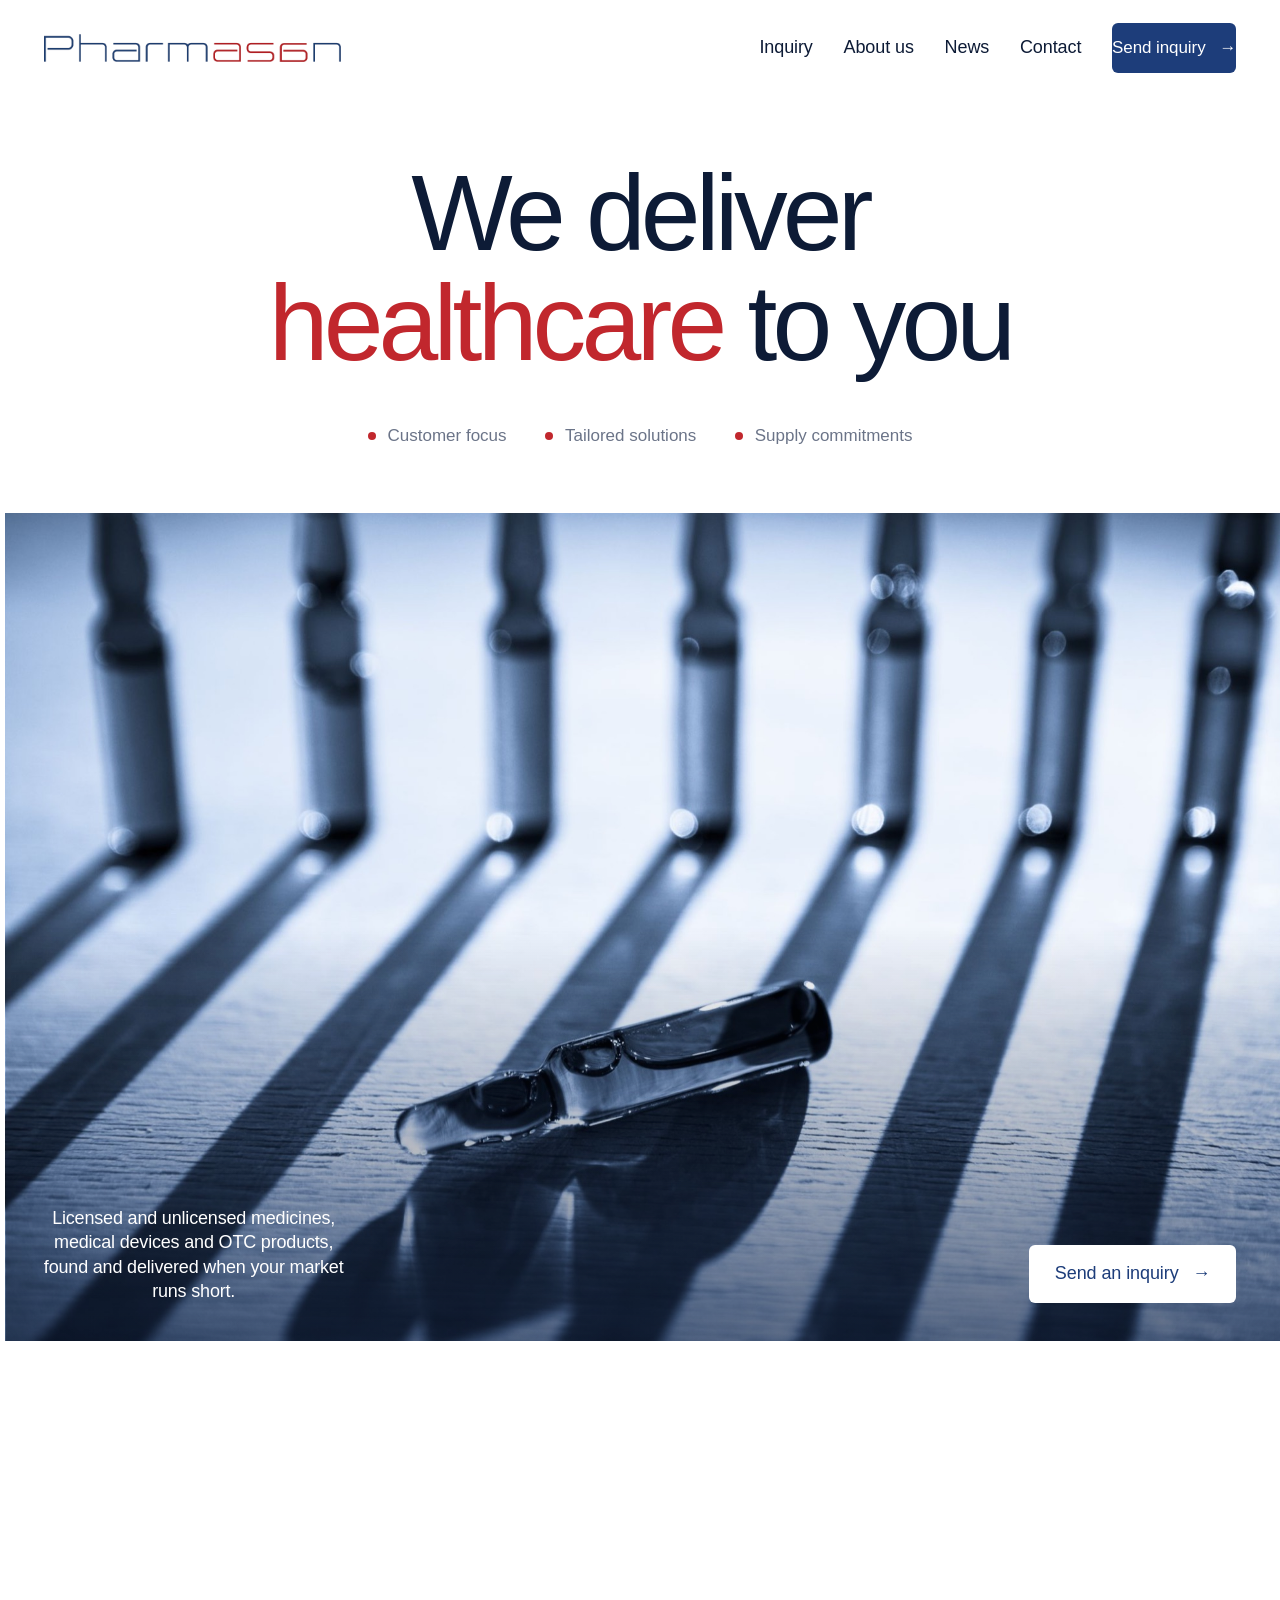
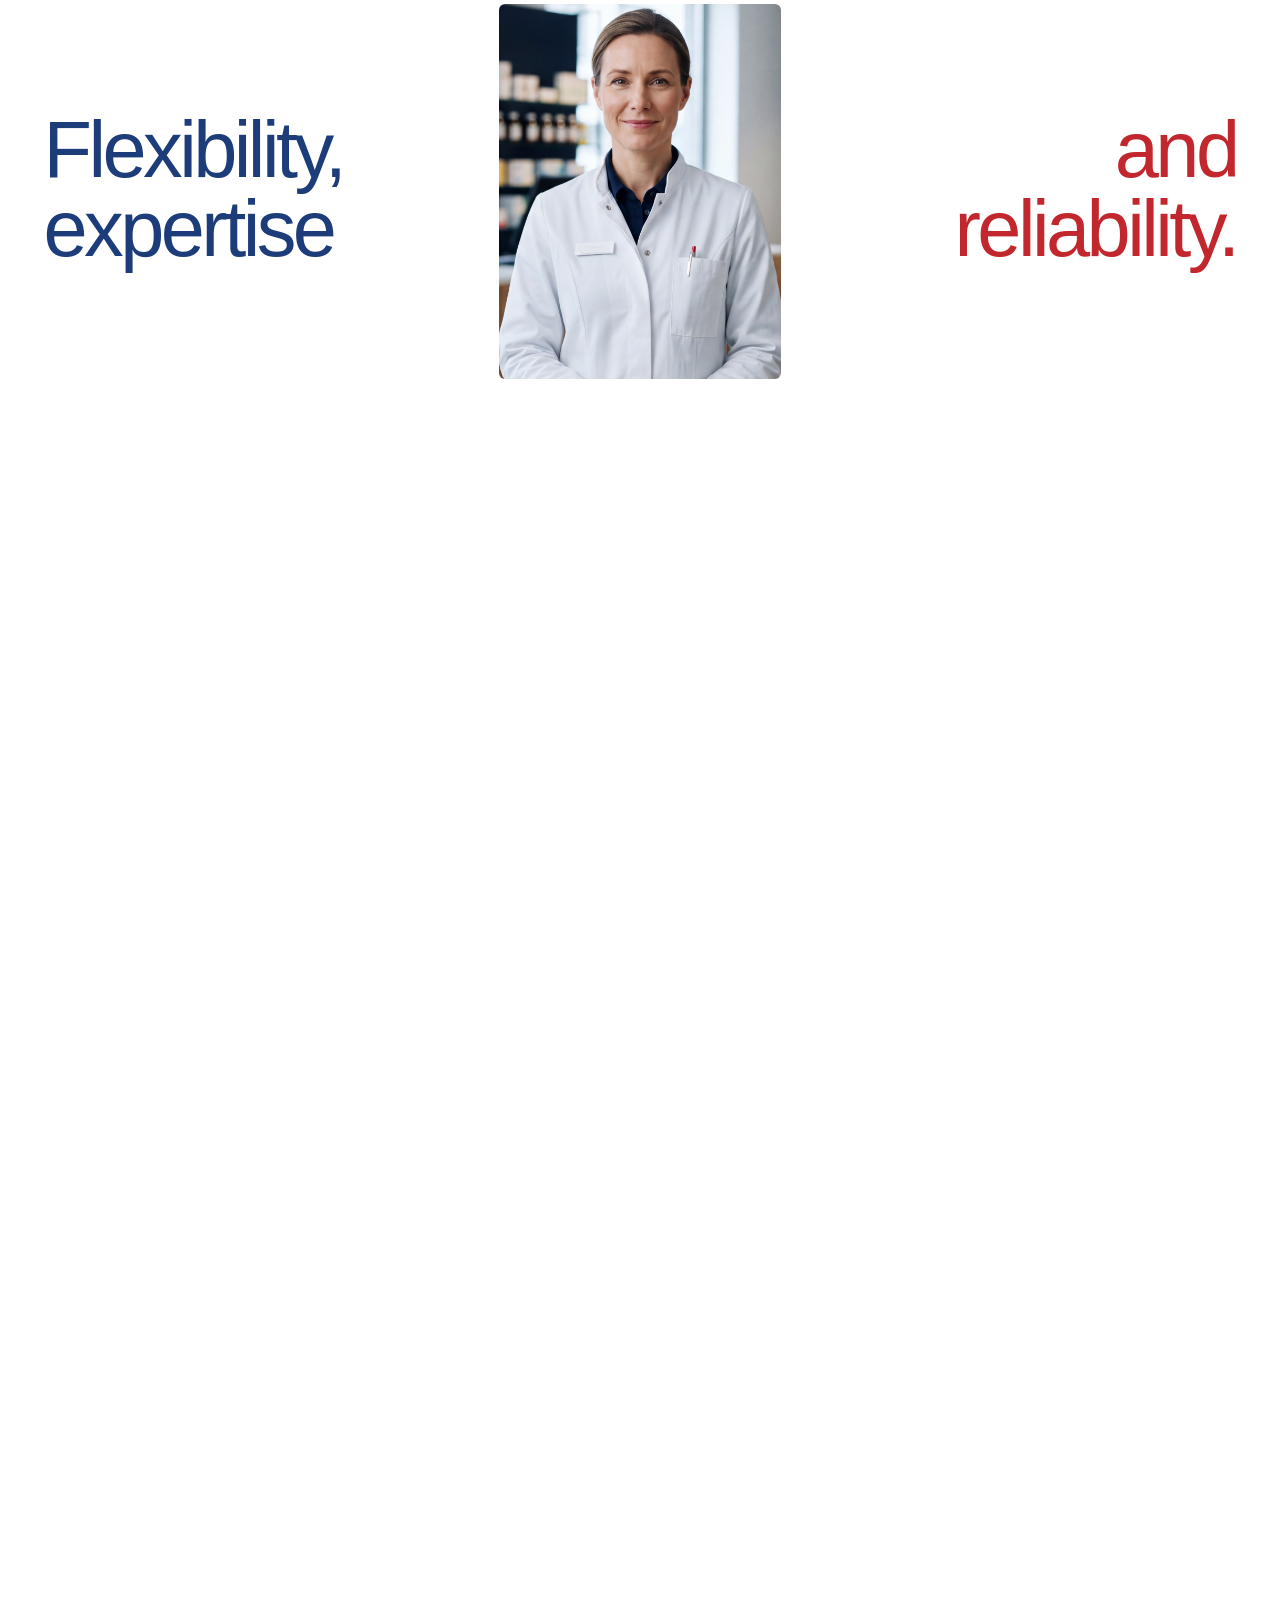
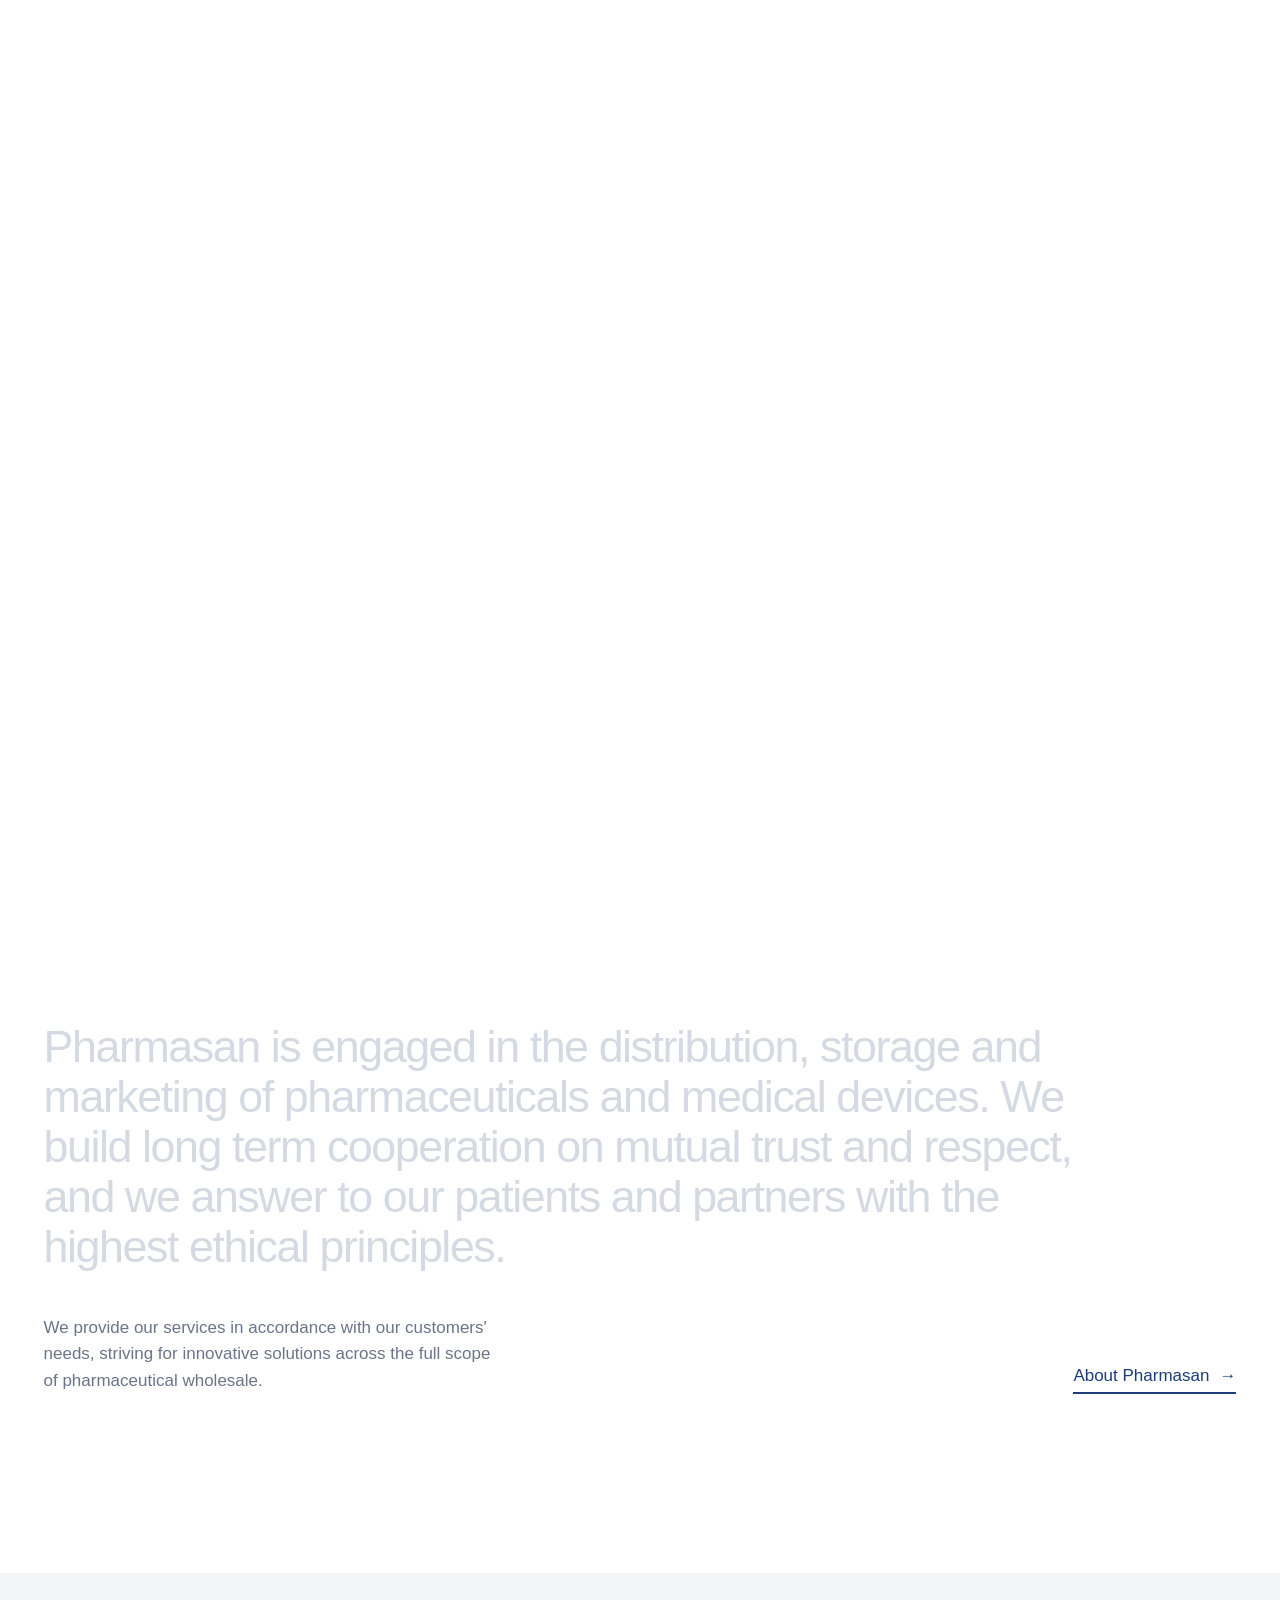
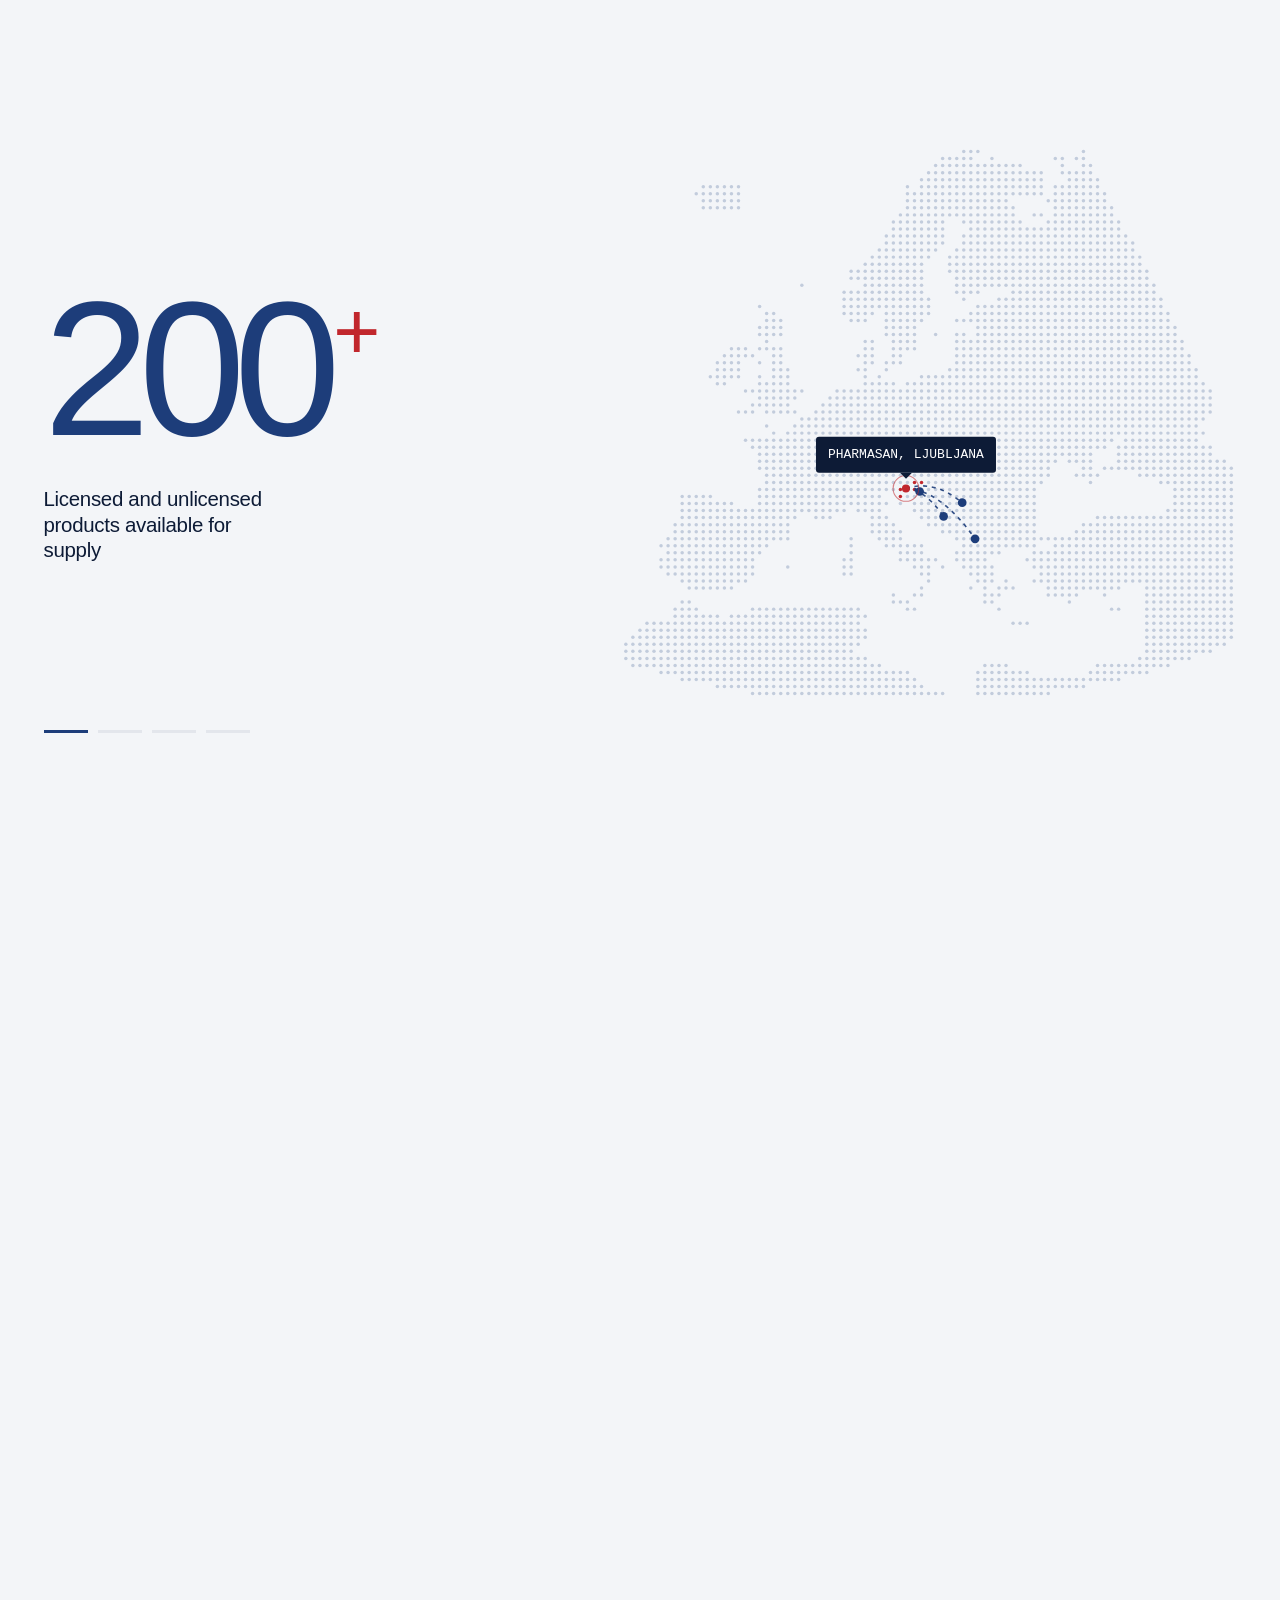
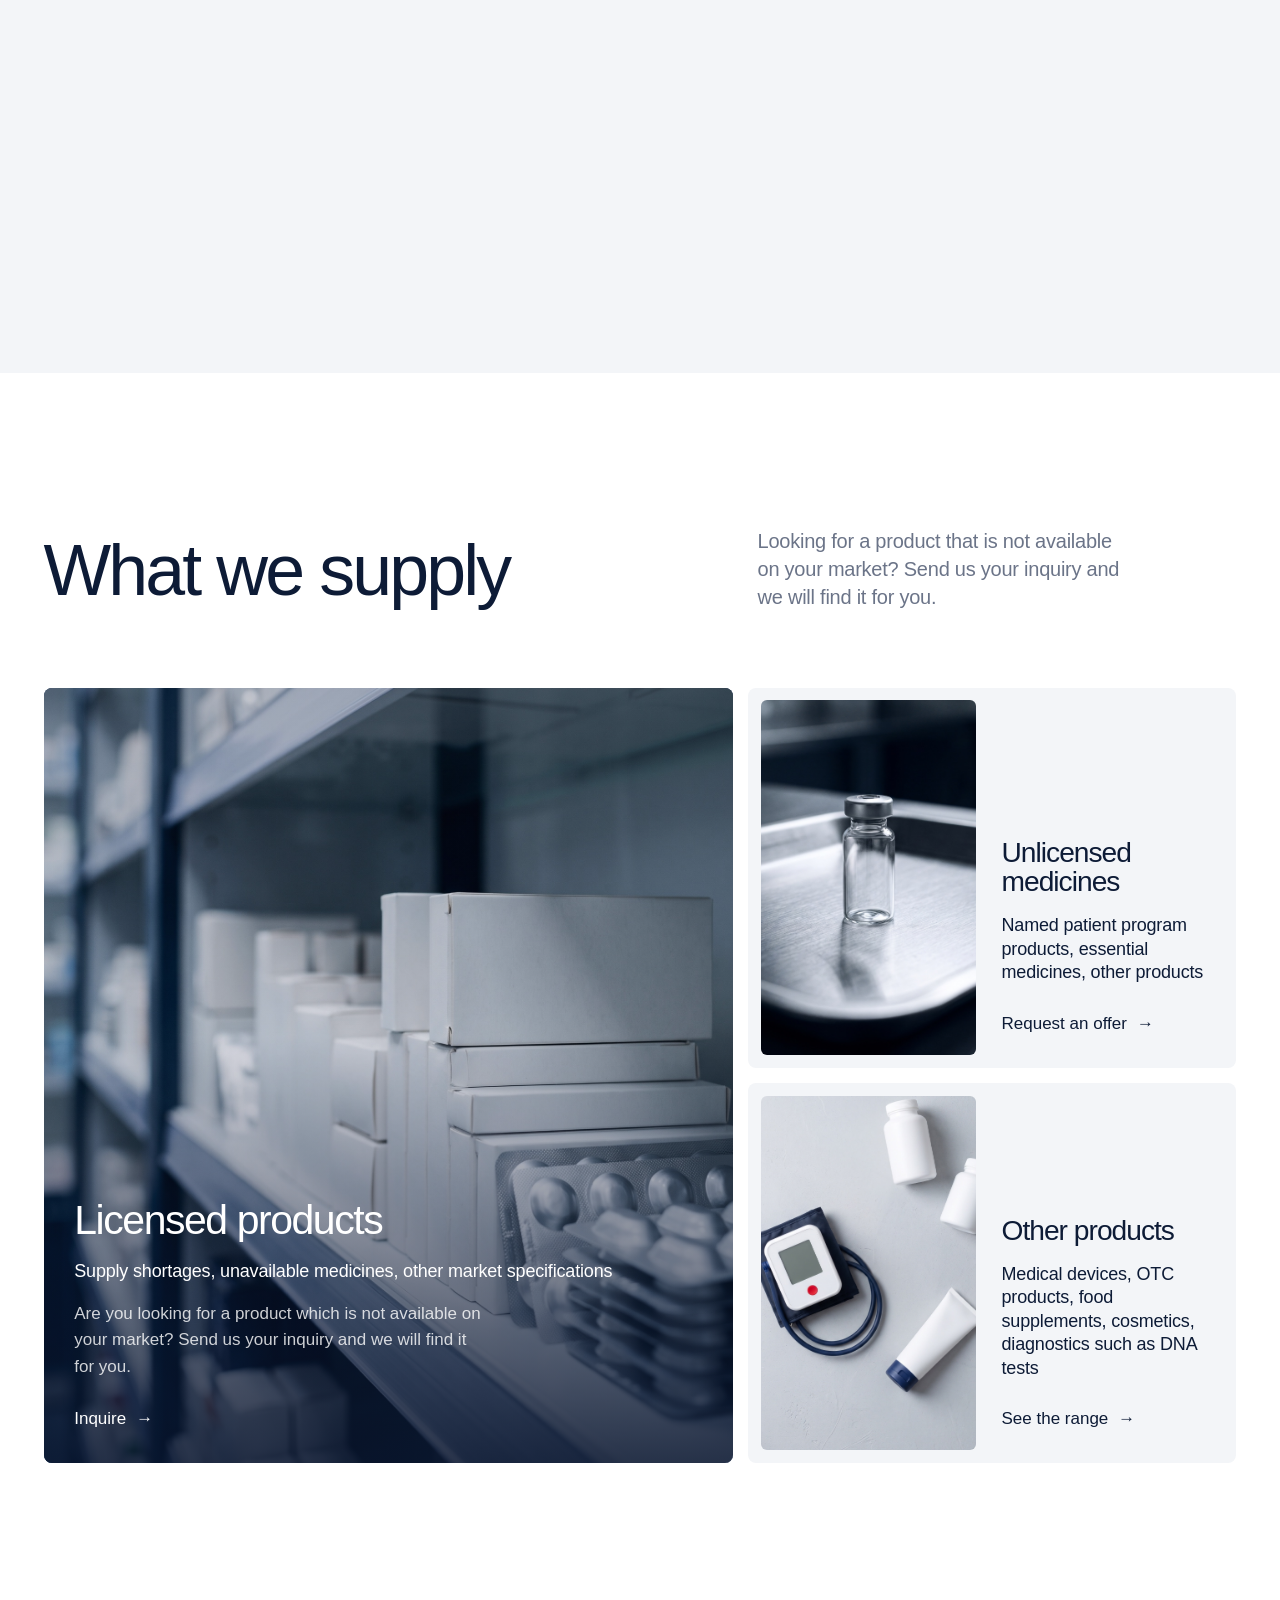
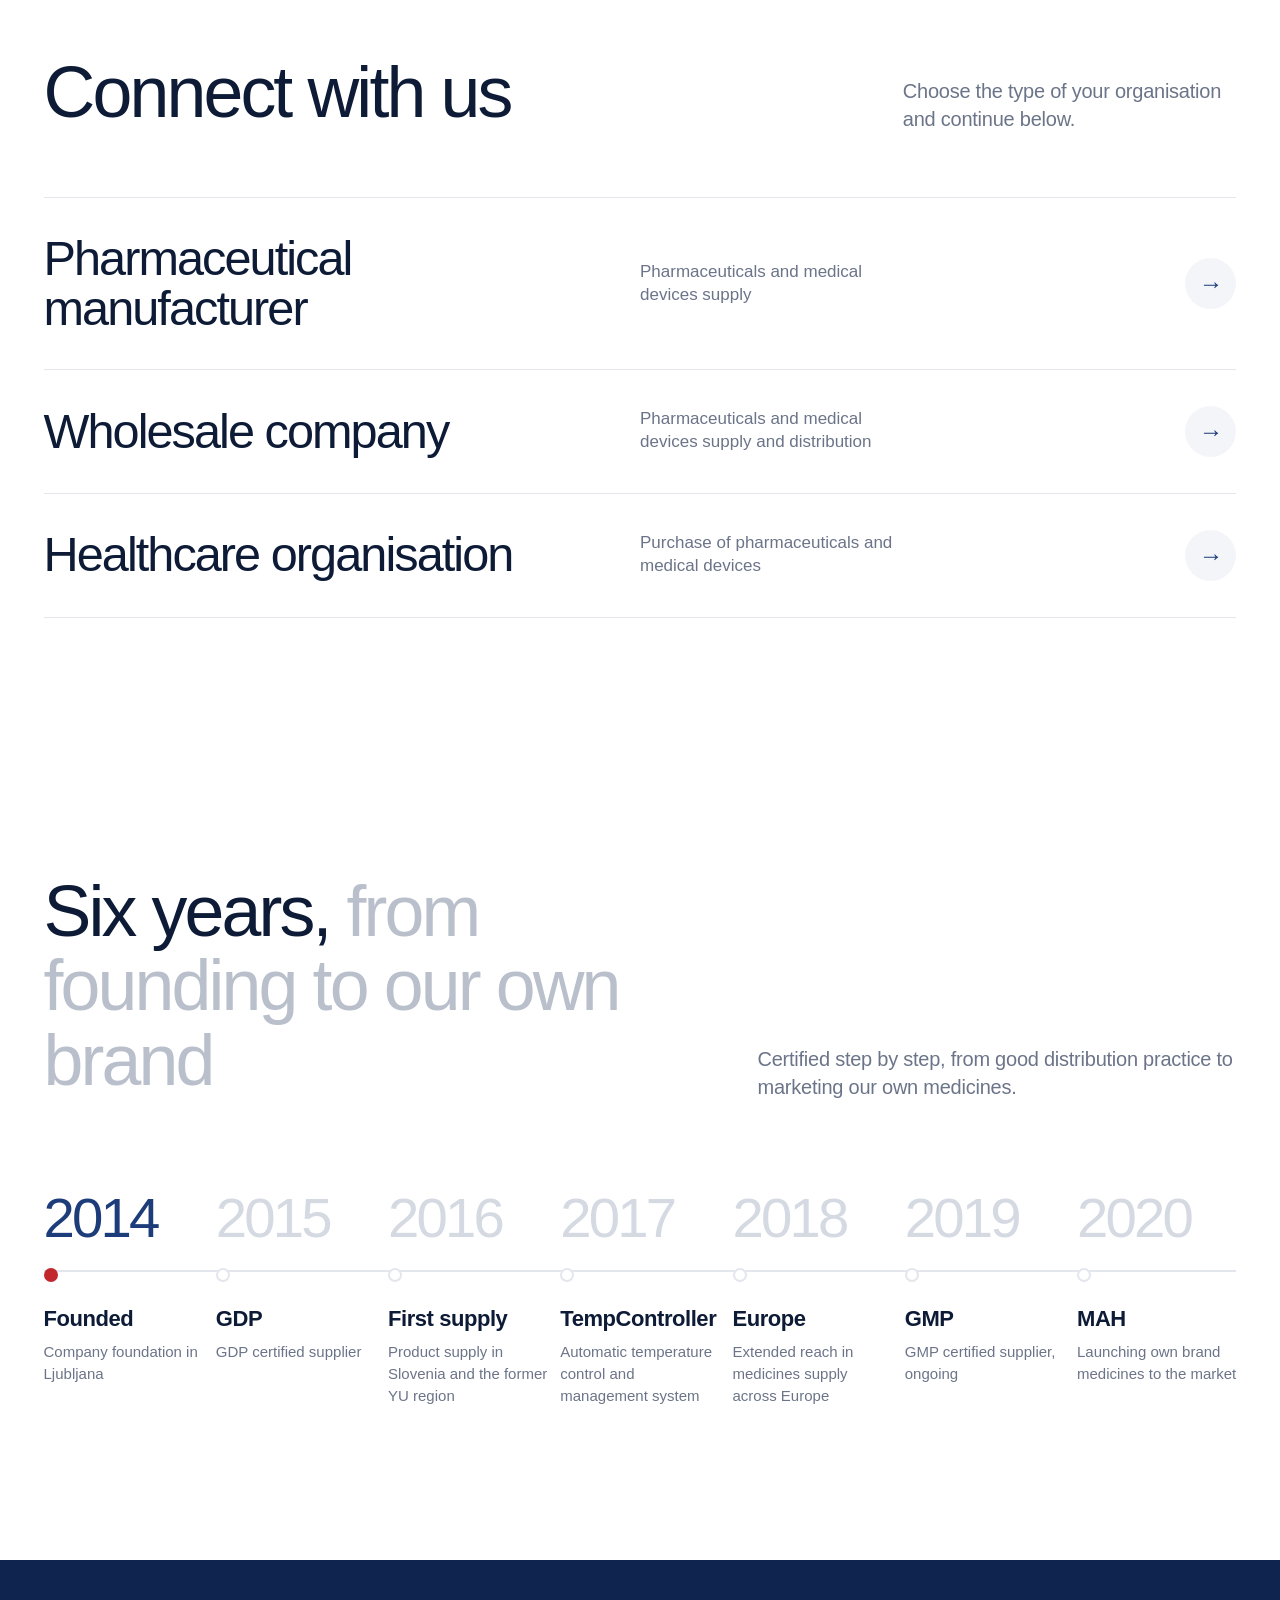
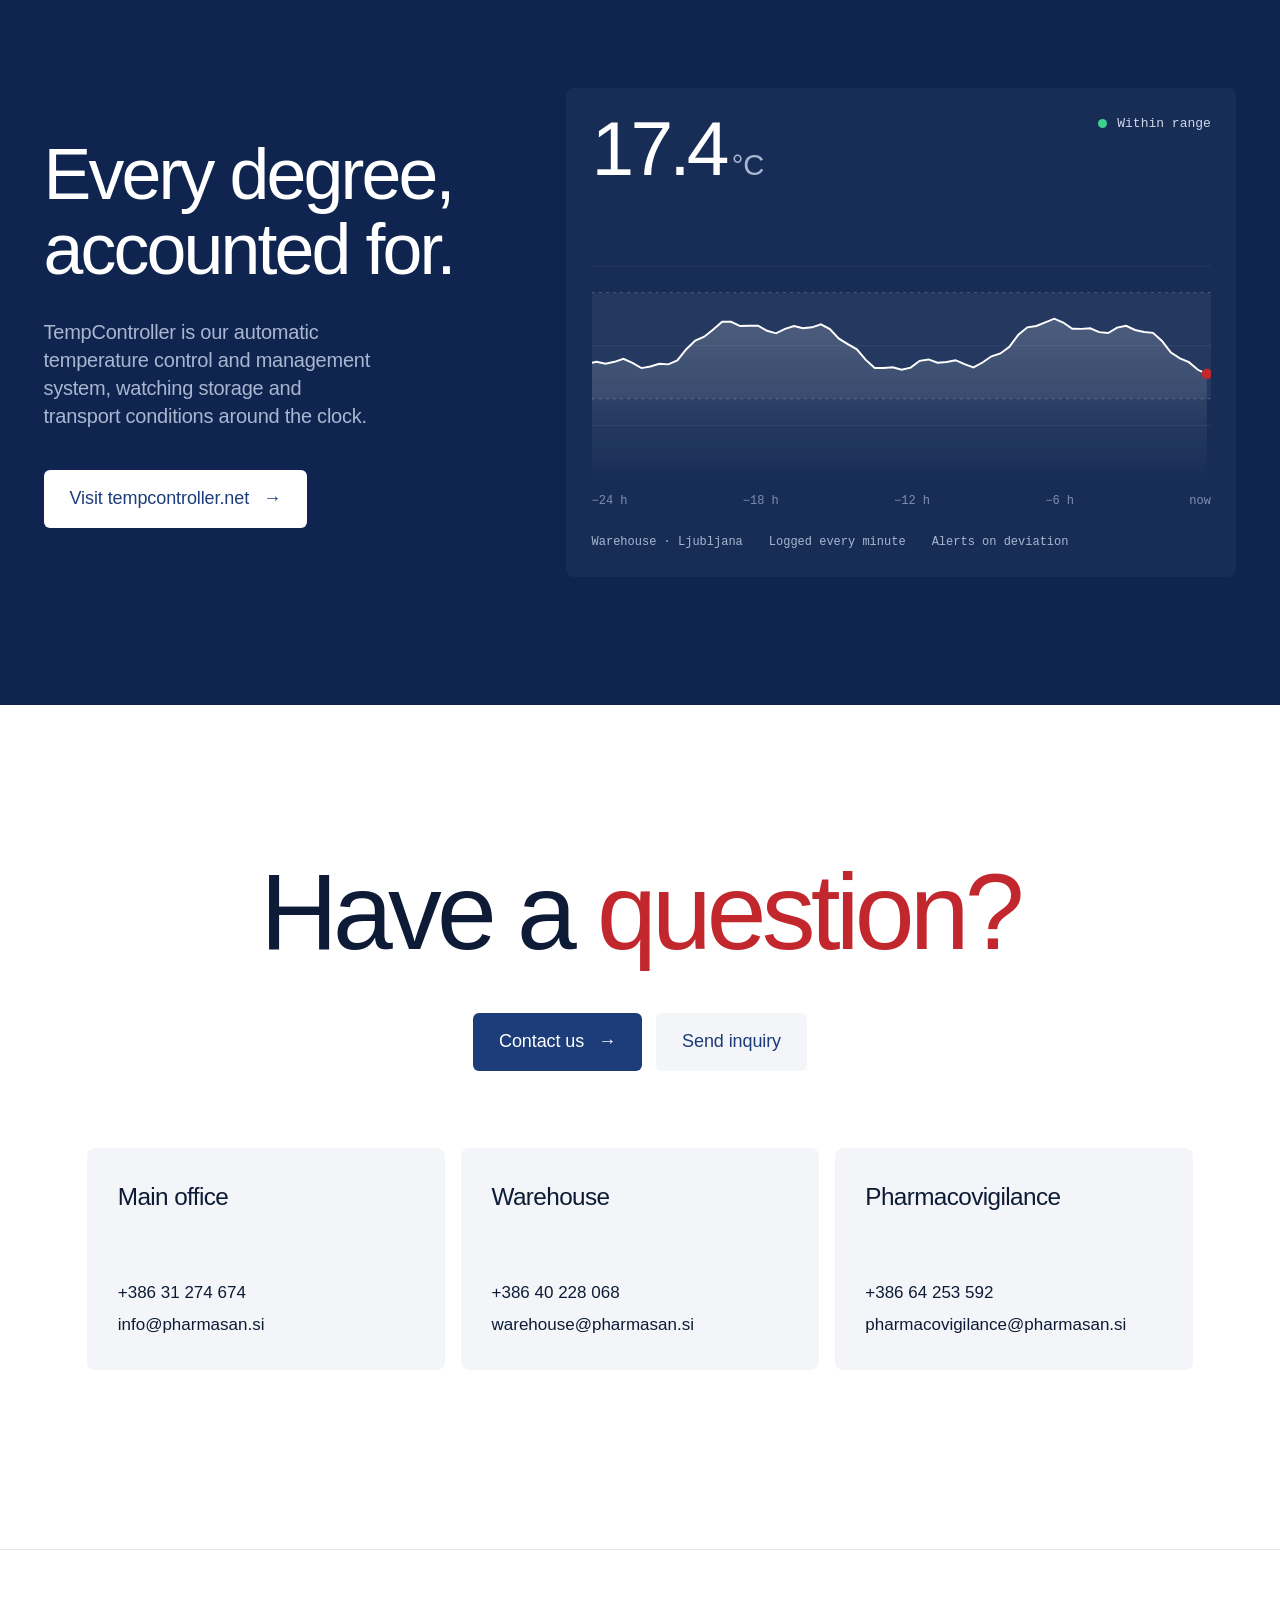
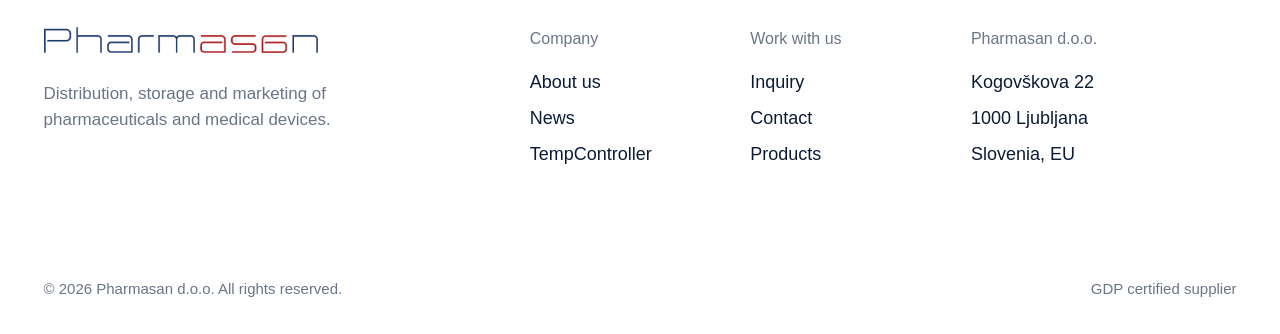
==== site/index.html @ 1c847238 "Pharmasan website redesign pitch Static multi-page redesign of pharmasan.si (home, about, inquiry, c" ====
<!doctype html>
<html lang="en">
<head>
<meta charset="utf-8">
<meta name="viewport" content="width=device-width,initial-scale=1">
<title>Pharmasan · We deliver healthcare to you</title>
<meta name="description" content="Pharmasan d.o.o. distributes, stores and markets pharmaceuticals and medical devices. Licensed and unlicensed medicines sourced across 36 markets.">
<meta name="robots" content="noindex">
<link rel="icon" href="assets/img/square.png">
<link rel="preload" href="assets/fonts/MaisonNeue-Medium.otf" as="font" type="font/otf" crossorigin>
<link rel="stylesheet" href="assets/css/site.css?v=5">
</head>
<body data-page="home">

<div class="loader" aria-hidden="true">
  <img class="mark" src="assets/img/square.png" alt="">
  <div class="count">0</div>
  <div class="bar"></div>
</div>

<main>
  <section class="hero">
    <h1 class="h-display wrap" data-lines>
      <span class="line"><span>We deliver</span></span>
      <span class="line"><span><span class="red">healthcare</span> to you</span></span>
    </h1>
    <div class="pillars"><span>Customer focus</span><span>Tailored solutions</span><span>Supply commitments</span></div>
    <div class="hero-media" data-parallax>
      <img src="assets/img/liquid.jpg" alt="Row of glass ampoules casting long shadows">
      <div class="caption">
        <p>Licensed and unlicensed medicines, medical devices and OTC products, found and delivered when your market runs short.</p>
        <a class="btn light" href="inquiry.html">Send an inquiry <span class="arr">→</span></a>
      </div>
    </div>
  </section>

  <section class="split" aria-label="Our motto">
    <div class="stage">
      <div class="words" aria-hidden="true"><span>Flexibility,<br>expertise</span><span>and<br>reliability.</span></div>
      <div class="frame"><img src="assets/img/hf/01-pharmacist.jpg" alt="Pharmacist in a modern pharmacy"></div>
      <div class="shade"></div>
      <div class="over"><p>We provide our services in accordance with our customers' needs.</p></div>
    </div>
  </section>

  <section class="fill-text">
    <p class="t" data-fill>Pharmasan is engaged in the distribution, storage and marketing of pharmaceuticals and medical devices. We build long term cooperation on mutual trust and respect, and we answer to our patients and partners with the highest ethical principles.</p>
    <div class="foot rv">
      <p>We provide our services in accordance with our customers' needs, striving for innovative solutions across the full scope of pharmaceutical wholesale.</p>
      <a class="link" href="about.html">About Pharmasan <span>→</span></a>
    </div>
  </section>

  <section class="facts" aria-label="Quick facts">
    <div class="pin">
      <div class="nums">
        <div class="fact"><div class="n"><span data-to="200">200</span><sup>+</sup></div><div class="l">Licensed and unlicensed products available for supply</div></div>
        <div class="fact"><div class="n"><span data-to="50">50</span><sup>+</sup></div><div class="l">Suppliers we work with</div></div>
        <div class="fact"><div class="n"><span data-to="36">36</span></div><div class="l">Sourcing markets</div></div>
        <div class="fact"><div class="n"><span data-to="2014" data-from="1990">2014</span></div><div class="l">The year we took off, in Ljubljana</div></div>
        <div class="progress"><i><b></b></i><i><b></b></i><i><b></b></i><i><b></b></i></div>
      </div>
      <div class="map">
        <svg class="eu-map" viewBox="0 0 1000 820" xmlns="http://www.w3.org/2000/svg" aria-hidden="true"><g class="dots"><circle cx="593.25" cy="5.25" r="2.6"/><circle cx="603.75" cy="5.25" r="2.6"/><circle cx="614.25" cy="5.25" r="2.6"/><circle cx="771.75" cy="5.25" r="2.6"/><circle cx="561.75" cy="15.75" r="2.6"/><circle cx="572.25" cy="15.75" r="2.6"/><circle cx="582.75" cy="15.75" r="2.6"/><circle cx="593.25" cy="15.75" r="2.6"/><circle cx="603.75" cy="15.75" r="2.6"/><circle cx="635.25" cy="15.75" r="2.6"/><circle cx="729.75" cy="15.75" r="2.6"/><circle cx="740.25" cy="15.75" r="2.6"/><circle cx="761.25" cy="15.75" r="2.6"/><circle cx="771.75" cy="15.75" r="2.6"/><circle cx="551.25" cy="26.25" r="2.6"/><circle cx="561.75" cy="26.25" r="2.6"/><circle cx="572.25" cy="26.25" r="2.6"/><circle cx="582.75" cy="26.25" r="2.6"/><circle cx="593.25" cy="26.25" r="2.6"/><circle cx="603.75" cy="26.25" r="2.6"/><circle cx="614.25" cy="26.25" r="2.6"/><circle cx="624.75" cy="26.25" r="2.6"/><circle cx="635.25" cy="26.25" r="2.6"/><circle cx="645.75" cy="26.25" r="2.6"/><circle cx="656.25" cy="26.25" r="2.6"/><circle cx="666.75" cy="26.25" r="2.6"/><circle cx="677.25" cy="26.25" r="2.6"/><circle cx="740.25" cy="26.25" r="2.6"/><circle cx="771.75" cy="26.25" r="2.6"/><circle cx="782.25" cy="26.25" r="2.6"/><circle cx="540.75" cy="36.75" r="2.6"/><circle cx="551.25" cy="36.75" r="2.6"/><circle cx="561.75" cy="36.75" r="2.6"/><circle cx="572.25" cy="36.75" r="2.6"/><circle cx="582.75" cy="36.75" r="2.6"/><circle cx="593.25" cy="36.75" r="2.6"/><circle cx="603.75" cy="36.75" r="2.6"/><circle cx="614.25" cy="36.75" r="2.6"/><circle cx="624.75" cy="36.75" r="2.6"/><circle cx="635.25" cy="36.75" r="2.6"/><circle cx="645.75" cy="36.75" r="2.6"/><circle cx="656.25" cy="36.75" r="2.6"/><circle cx="666.75" cy="36.75" r="2.6"/><circle cx="677.25" cy="36.75" r="2.6"/><circle cx="687.75" cy="36.75" r="2.6"/><circle cx="698.25" cy="36.75" r="2.6"/><circle cx="708.75" cy="36.75" r="2.6"/><circle cx="740.25" cy="36.75" r="2.6"/><circle cx="750.75" cy="36.75" r="2.6"/><circle cx="761.25" cy="36.75" r="2.6"/><circle cx="771.75" cy="36.75" r="2.6"/><circle cx="782.25" cy="36.75" r="2.6"/><circle cx="530.25" cy="47.25" r="2.6"/><circle cx="540.75" cy="47.25" r="2.6"/><circle cx="551.25" cy="47.25" r="2.6"/><circle cx="561.75" cy="47.25" r="2.6"/><circle cx="572.25" cy="47.25" r="2.6"/><circle cx="582.75" cy="47.25" r="2.6"/><circle cx="593.25" cy="47.25" r="2.6"/><circle cx="603.75" cy="47.25" r="2.6"/><circle cx="614.25" cy="47.25" r="2.6"/><circle cx="624.75" cy="47.25" r="2.6"/><circle cx="635.25" cy="47.25" r="2.6"/><circle cx="645.75" cy="47.25" r="2.6"/><circle cx="656.25" cy="47.25" r="2.6"/><circle cx="666.75" cy="47.25" r="2.6"/><circle cx="677.25" cy="47.25" r="2.6"/><circle cx="687.75" cy="47.25" r="2.6"/><circle cx="698.25" cy="47.25" r="2.6"/><circle cx="708.75" cy="47.25" r="2.6"/><circle cx="750.75" cy="47.25" r="2.6"/><circle cx="761.25" cy="47.25" r="2.6"/><circle cx="771.75" cy="47.25" r="2.6"/><circle cx="782.25" cy="47.25" r="2.6"/><circle cx="792.75" cy="47.25" r="2.6"/><circle cx="204.75" cy="57.75" r="2.6"/><circle cx="215.25" cy="57.75" r="2.6"/><circle cx="225.75" cy="57.75" r="2.6"/><circle cx="236.25" cy="57.75" r="2.6"/><circle cx="246.75" cy="57.75" r="2.6"/><circle cx="257.25" cy="57.75" r="2.6"/><circle cx="509.25" cy="57.75" r="2.6"/><circle cx="530.25" cy="57.75" r="2.6"/><circle cx="540.75" cy="57.75" r="2.6"/><circle cx="551.25" cy="57.75" r="2.6"/><circle cx="561.75" cy="57.75" r="2.6"/><circle cx="572.25" cy="57.75" r="2.6"/><circle cx="582.75" cy="57.75" r="2.6"/><circle cx="593.25" cy="57.75" r="2.6"/><circle cx="603.75" cy="57.75" r="2.6"/><circle cx="614.25" cy="57.75" r="2.6"/><circle cx="624.75" cy="57.75" r="2.6"/><circle cx="635.25" cy="57.75" r="2.6"/><circle cx="645.75" cy="57.75" r="2.6"/><circle cx="656.25" cy="57.75" r="2.6"/><circle cx="666.75" cy="57.75" r="2.6"/><circle cx="677.25" cy="57.75" r="2.6"/><circle cx="687.75" cy="57.75" r="2.6"/><circle cx="698.25" cy="57.75" r="2.6"/><circle cx="708.75" cy="57.75" r="2.6"/><circle cx="729.75" cy="57.75" r="2.6"/><circle cx="740.25" cy="57.75" r="2.6"/><circle cx="750.75" cy="57.75" r="2.6"/><circle cx="761.25" cy="57.75" r="2.6"/><circle cx="771.75" cy="57.75" r="2.6"/><circle cx="782.25" cy="57.75" r="2.6"/><circle cx="792.75" cy="57.75" r="2.6"/><circle cx="194.25" cy="68.25" r="2.6"/><circle cx="204.75" cy="68.25" r="2.6"/><circle cx="215.25" cy="68.25" r="2.6"/><circle cx="225.75" cy="68.25" r="2.6"/><circle cx="236.25" cy="68.25" r="2.6"/><circle cx="246.75" cy="68.25" r="2.6"/><circle cx="257.25" cy="68.25" r="2.6"/><circle cx="509.25" cy="68.25" r="2.6"/><circle cx="519.75" cy="68.25" r="2.6"/><circle cx="530.25" cy="68.25" r="2.6"/><circle cx="540.75" cy="68.25" r="2.6"/><circle cx="551.25" cy="68.25" r="2.6"/><circle cx="561.75" cy="68.25" r="2.6"/><circle cx="572.25" cy="68.25" r="2.6"/><circle cx="582.75" cy="68.25" r="2.6"/><circle cx="593.25" cy="68.25" r="2.6"/><circle cx="603.75" cy="68.25" r="2.6"/><circle cx="614.25" cy="68.25" r="2.6"/><circle cx="624.75" cy="68.25" r="2.6"/><circle cx="635.25" cy="68.25" r="2.6"/><circle cx="645.75" cy="68.25" r="2.6"/><circle cx="656.25" cy="68.25" r="2.6"/><circle cx="666.75" cy="68.25" r="2.6"/><circle cx="677.25" cy="68.25" r="2.6"/><circle cx="687.75" cy="68.25" r="2.6"/><circle cx="698.25" cy="68.25" r="2.6"/><circle cx="708.75" cy="68.25" r="2.6"/><circle cx="729.75" cy="68.25" r="2.6"/><circle cx="740.25" cy="68.25" r="2.6"/><circle cx="750.75" cy="68.25" r="2.6"/><circle cx="761.25" cy="68.25" r="2.6"/><circle cx="771.75" cy="68.25" r="2.6"/><circle cx="782.25" cy="68.25" r="2.6"/><circle cx="792.75" cy="68.25" r="2.6"/><circle cx="803.25" cy="68.25" r="2.6"/><circle cx="204.75" cy="78.75" r="2.6"/><circle cx="215.25" cy="78.75" r="2.6"/><circle cx="225.75" cy="78.75" r="2.6"/><circle cx="236.25" cy="78.75" r="2.6"/><circle cx="246.75" cy="78.75" r="2.6"/><circle cx="257.25" cy="78.75" r="2.6"/><circle cx="509.25" cy="78.75" r="2.6"/><circle cx="519.75" cy="78.75" r="2.6"/><circle cx="530.25" cy="78.75" r="2.6"/><circle cx="540.75" cy="78.75" r="2.6"/><circle cx="551.25" cy="78.75" r="2.6"/><circle cx="561.75" cy="78.75" r="2.6"/><circle cx="572.25" cy="78.75" r="2.6"/><circle cx="582.75" cy="78.75" r="2.6"/><circle cx="593.25" cy="78.75" r="2.6"/><circle cx="603.75" cy="78.75" r="2.6"/><circle cx="614.25" cy="78.75" r="2.6"/><circle cx="624.75" cy="78.75" r="2.6"/><circle cx="635.25" cy="78.75" r="2.6"/><circle cx="645.75" cy="78.75" r="2.6"/><circle cx="656.25" cy="78.75" r="2.6"/><circle cx="719.25" cy="78.75" r="2.6"/><circle cx="729.75" cy="78.75" r="2.6"/><circle cx="740.25" cy="78.75" r="2.6"/><circle cx="750.75" cy="78.75" r="2.6"/><circle cx="761.25" cy="78.75" r="2.6"/><circle cx="771.75" cy="78.75" r="2.6"/><circle cx="782.25" cy="78.75" r="2.6"/><circle cx="792.75" cy="78.75" r="2.6"/><circle cx="803.25" cy="78.75" r="2.6"/><circle cx="204.75" cy="89.25" r="2.6"/><circle cx="215.25" cy="89.25" r="2.6"/><circle cx="225.75" cy="89.25" r="2.6"/><circle cx="236.25" cy="89.25" r="2.6"/><circle cx="246.75" cy="89.25" r="2.6"/><circle cx="257.25" cy="89.25" r="2.6"/><circle cx="509.25" cy="89.25" r="2.6"/><circle cx="519.75" cy="89.25" r="2.6"/><circle cx="530.25" cy="89.25" r="2.6"/><circle cx="540.75" cy="89.25" r="2.6"/><circle cx="551.25" cy="89.25" r="2.6"/><circle cx="561.75" cy="89.25" r="2.6"/><circle cx="572.25" cy="89.25" r="2.6"/><circle cx="582.75" cy="89.25" r="2.6"/><circle cx="593.25" cy="89.25" r="2.6"/><circle cx="603.75" cy="89.25" r="2.6"/><circle cx="614.25" cy="89.25" r="2.6"/><circle cx="624.75" cy="89.25" r="2.6"/><circle cx="635.25" cy="89.25" r="2.6"/><circle cx="645.75" cy="89.25" r="2.6"/><circle cx="656.25" cy="89.25" r="2.6"/><circle cx="666.75" cy="89.25" r="2.6"/><circle cx="729.75" cy="89.25" r="2.6"/><circle cx="740.25" cy="89.25" r="2.6"/><circle cx="750.75" cy="89.25" r="2.6"/><circle cx="761.25" cy="89.25" r="2.6"/><circle cx="771.75" cy="89.25" r="2.6"/><circle cx="782.25" cy="89.25" r="2.6"/><circle cx="792.75" cy="89.25" r="2.6"/><circle cx="803.25" cy="89.25" r="2.6"/><circle cx="813.75" cy="89.25" r="2.6"/><circle cx="498.75" cy="99.75" r="2.6"/><circle cx="509.25" cy="99.75" r="2.6"/><circle cx="519.75" cy="99.75" r="2.6"/><circle cx="530.25" cy="99.75" r="2.6"/><circle cx="540.75" cy="99.75" r="2.6"/><circle cx="551.25" cy="99.75" r="2.6"/><circle cx="561.75" cy="99.75" r="2.6"/><circle cx="572.25" cy="99.75" r="2.6"/><circle cx="582.75" cy="99.75" r="2.6"/><circle cx="593.25" cy="99.75" r="2.6"/><circle cx="603.75" cy="99.75" r="2.6"/><circle cx="614.25" cy="99.75" r="2.6"/><circle cx="624.75" cy="99.75" r="2.6"/><circle cx="635.25" cy="99.75" r="2.6"/><circle cx="645.75" cy="99.75" r="2.6"/><circle cx="656.25" cy="99.75" r="2.6"/><circle cx="666.75" cy="99.75" r="2.6"/><circle cx="698.25" cy="99.75" r="2.6"/><circle cx="708.75" cy="99.75" r="2.6"/><circle cx="729.75" cy="99.75" r="2.6"/><circle cx="740.25" cy="99.75" r="2.6"/><circle cx="750.75" cy="99.75" r="2.6"/><circle cx="761.25" cy="99.75" r="2.6"/><circle cx="771.75" cy="99.75" r="2.6"/><circle cx="782.25" cy="99.75" r="2.6"/><circle cx="792.75" cy="99.75" r="2.6"/><circle cx="803.25" cy="99.75" r="2.6"/><circle cx="813.75" cy="99.75" r="2.6"/><circle cx="488.25" cy="110.25" r="2.6"/><circle cx="498.75" cy="110.25" r="2.6"/><circle cx="509.25" cy="110.25" r="2.6"/><circle cx="519.75" cy="110.25" r="2.6"/><circle cx="530.25" cy="110.25" r="2.6"/><circle cx="540.75" cy="110.25" r="2.6"/><circle cx="551.25" cy="110.25" r="2.6"/><circle cx="561.75" cy="110.25" r="2.6"/><circle cx="593.25" cy="110.25" r="2.6"/><circle cx="603.75" cy="110.25" r="2.6"/><circle cx="614.25" cy="110.25" r="2.6"/><circle cx="624.75" cy="110.25" r="2.6"/><circle cx="635.25" cy="110.25" r="2.6"/><circle cx="645.75" cy="110.25" r="2.6"/><circle cx="656.25" cy="110.25" r="2.6"/><circle cx="666.75" cy="110.25" r="2.6"/><circle cx="677.25" cy="110.25" r="2.6"/><circle cx="719.25" cy="110.25" r="2.6"/><circle cx="729.75" cy="110.25" r="2.6"/><circle cx="740.25" cy="110.25" r="2.6"/><circle cx="750.75" cy="110.25" r="2.6"/><circle cx="761.25" cy="110.25" r="2.6"/><circle cx="771.75" cy="110.25" r="2.6"/><circle cx="782.25" cy="110.25" r="2.6"/><circle cx="792.75" cy="110.25" r="2.6"/><circle cx="803.25" cy="110.25" r="2.6"/><circle cx="813.75" cy="110.25" r="2.6"/><circle cx="824.25" cy="110.25" r="2.6"/><circle cx="488.25" cy="120.75" r="2.6"/><circle cx="498.75" cy="120.75" r="2.6"/><circle cx="509.25" cy="120.75" r="2.6"/><circle cx="519.75" cy="120.75" r="2.6"/><circle cx="530.25" cy="120.75" r="2.6"/><circle cx="540.75" cy="120.75" r="2.6"/><circle cx="551.25" cy="120.75" r="2.6"/><circle cx="561.75" cy="120.75" r="2.6"/><circle cx="603.75" cy="120.75" r="2.6"/><circle cx="614.25" cy="120.75" r="2.6"/><circle cx="624.75" cy="120.75" r="2.6"/><circle cx="635.25" cy="120.75" r="2.6"/><circle cx="645.75" cy="120.75" r="2.6"/><circle cx="656.25" cy="120.75" r="2.6"/><circle cx="666.75" cy="120.75" r="2.6"/><circle cx="677.25" cy="120.75" r="2.6"/><circle cx="687.75" cy="120.75" r="2.6"/><circle cx="698.25" cy="120.75" r="2.6"/><circle cx="708.75" cy="120.75" r="2.6"/><circle cx="719.25" cy="120.75" r="2.6"/><circle cx="729.75" cy="120.75" r="2.6"/><circle cx="740.25" cy="120.75" r="2.6"/><circle cx="750.75" cy="120.75" r="2.6"/><circle cx="761.25" cy="120.75" r="2.6"/><circle cx="771.75" cy="120.75" r="2.6"/><circle cx="782.25" cy="120.75" r="2.6"/><circle cx="792.75" cy="120.75" r="2.6"/><circle cx="803.25" cy="120.75" r="2.6"/><circle cx="813.75" cy="120.75" r="2.6"/><circle cx="824.25" cy="120.75" r="2.6"/><circle cx="477.75" cy="131.25" r="2.6"/><circle cx="488.25" cy="131.25" r="2.6"/><circle cx="498.75" cy="131.25" r="2.6"/><circle cx="509.25" cy="131.25" r="2.6"/><circle cx="519.75" cy="131.25" r="2.6"/><circle cx="530.25" cy="131.25" r="2.6"/><circle cx="540.75" cy="131.25" r="2.6"/><circle cx="551.25" cy="131.25" r="2.6"/><circle cx="561.75" cy="131.25" r="2.6"/><circle cx="593.25" cy="131.25" r="2.6"/><circle cx="603.75" cy="131.25" r="2.6"/><circle cx="614.25" cy="131.25" r="2.6"/><circle cx="624.75" cy="131.25" r="2.6"/><circle cx="635.25" cy="131.25" r="2.6"/><circle cx="645.75" cy="131.25" r="2.6"/><circle cx="656.25" cy="131.25" r="2.6"/><circle cx="666.75" cy="131.25" r="2.6"/><circle cx="677.25" cy="131.25" r="2.6"/><circle cx="687.75" cy="131.25" r="2.6"/><circle cx="698.25" cy="131.25" r="2.6"/><circle cx="708.75" cy="131.25" r="2.6"/><circle cx="719.25" cy="131.25" r="2.6"/><circle cx="729.75" cy="131.25" r="2.6"/><circle cx="740.25" cy="131.25" r="2.6"/><circle cx="750.75" cy="131.25" r="2.6"/><circle cx="761.25" cy="131.25" r="2.6"/><circle cx="771.75" cy="131.25" r="2.6"/><circle cx="782.25" cy="131.25" r="2.6"/><circle cx="792.75" cy="131.25" r="2.6"/><circle cx="803.25" cy="131.25" r="2.6"/><circle cx="813.75" cy="131.25" r="2.6"/><circle cx="824.25" cy="131.25" r="2.6"/><circle cx="834.75" cy="131.25" r="2.6"/><circle cx="477.75" cy="141.75" r="2.6"/><circle cx="488.25" cy="141.75" r="2.6"/><circle cx="498.75" cy="141.75" r="2.6"/><circle cx="509.25" cy="141.75" r="2.6"/><circle cx="519.75" cy="141.75" r="2.6"/><circle cx="530.25" cy="141.75" r="2.6"/><circle cx="540.75" cy="141.75" r="2.6"/><circle cx="551.25" cy="141.75" r="2.6"/><circle cx="561.75" cy="141.75" r="2.6"/><circle cx="593.25" cy="141.75" r="2.6"/><circle cx="603.75" cy="141.75" r="2.6"/><circle cx="614.25" cy="141.75" r="2.6"/><circle cx="624.75" cy="141.75" r="2.6"/><circle cx="635.25" cy="141.75" r="2.6"/><circle cx="645.75" cy="141.75" r="2.6"/><circle cx="656.25" cy="141.75" r="2.6"/><circle cx="666.75" cy="141.75" r="2.6"/><circle cx="677.25" cy="141.75" r="2.6"/><circle cx="687.75" cy="141.75" r="2.6"/><circle cx="698.25" cy="141.75" r="2.6"/><circle cx="708.75" cy="141.75" r="2.6"/><circle cx="719.25" cy="141.75" r="2.6"/><circle cx="729.75" cy="141.75" r="2.6"/><circle cx="740.25" cy="141.75" r="2.6"/><circle cx="750.75" cy="141.75" r="2.6"/><circle cx="761.25" cy="141.75" r="2.6"/><circle cx="771.75" cy="141.75" r="2.6"/><circle cx="782.25" cy="141.75" r="2.6"/><circle cx="792.75" cy="141.75" r="2.6"/><circle cx="803.25" cy="141.75" r="2.6"/><circle cx="813.75" cy="141.75" r="2.6"/><circle cx="824.25" cy="141.75" r="2.6"/><circle cx="834.75" cy="141.75" r="2.6"/><circle cx="845.25" cy="141.75" r="2.6"/><circle cx="467.25" cy="152.25" r="2.6"/><circle cx="477.75" cy="152.25" r="2.6"/><circle cx="488.25" cy="152.25" r="2.6"/><circle cx="498.75" cy="152.25" r="2.6"/><circle cx="509.25" cy="152.25" r="2.6"/><circle cx="519.75" cy="152.25" r="2.6"/><circle cx="530.25" cy="152.25" r="2.6"/><circle cx="540.75" cy="152.25" r="2.6"/><circle cx="551.25" cy="152.25" r="2.6"/><circle cx="582.75" cy="152.25" r="2.6"/><circle cx="593.25" cy="152.25" r="2.6"/><circle cx="603.75" cy="152.25" r="2.6"/><circle cx="614.25" cy="152.25" r="2.6"/><circle cx="624.75" cy="152.25" r="2.6"/><circle cx="635.25" cy="152.25" r="2.6"/><circle cx="645.75" cy="152.25" r="2.6"/><circle cx="656.25" cy="152.25" r="2.6"/><circle cx="666.75" cy="152.25" r="2.6"/><circle cx="677.25" cy="152.25" r="2.6"/><circle cx="687.75" cy="152.25" r="2.6"/><circle cx="698.25" cy="152.25" r="2.6"/><circle cx="708.75" cy="152.25" r="2.6"/><circle cx="719.25" cy="152.25" r="2.6"/><circle cx="729.75" cy="152.25" r="2.6"/><circle cx="740.25" cy="152.25" r="2.6"/><circle cx="750.75" cy="152.25" r="2.6"/><circle cx="761.25" cy="152.25" r="2.6"/><circle cx="771.75" cy="152.25" r="2.6"/><circle cx="782.25" cy="152.25" r="2.6"/><circle cx="792.75" cy="152.25" r="2.6"/><circle cx="803.25" cy="152.25" r="2.6"/><circle cx="813.75" cy="152.25" r="2.6"/><circle cx="824.25" cy="152.25" r="2.6"/><circle cx="834.75" cy="152.25" r="2.6"/><circle cx="845.25" cy="152.25" r="2.6"/><circle cx="456.75" cy="162.75" r="2.6"/><circle cx="467.25" cy="162.75" r="2.6"/><circle cx="477.75" cy="162.75" r="2.6"/><circle cx="488.25" cy="162.75" r="2.6"/><circle cx="498.75" cy="162.75" r="2.6"/><circle cx="509.25" cy="162.75" r="2.6"/><circle cx="519.75" cy="162.75" r="2.6"/><circle cx="530.25" cy="162.75" r="2.6"/><circle cx="540.75" cy="162.75" r="2.6"/><circle cx="572.25" cy="162.75" r="2.6"/><circle cx="582.75" cy="162.75" r="2.6"/><circle cx="593.25" cy="162.75" r="2.6"/><circle cx="603.75" cy="162.75" r="2.6"/><circle cx="614.25" cy="162.75" r="2.6"/><circle cx="624.75" cy="162.75" r="2.6"/><circle cx="635.25" cy="162.75" r="2.6"/><circle cx="645.75" cy="162.75" r="2.6"/><circle cx="656.25" cy="162.75" r="2.6"/><circle cx="666.75" cy="162.75" r="2.6"/><circle cx="677.25" cy="162.75" r="2.6"/><circle cx="687.75" cy="162.75" r="2.6"/><circle cx="698.25" cy="162.75" r="2.6"/><circle cx="708.75" cy="162.75" r="2.6"/><circle cx="719.25" cy="162.75" r="2.6"/><circle cx="729.75" cy="162.75" r="2.6"/><circle cx="740.25" cy="162.75" r="2.6"/><circle cx="750.75" cy="162.75" r="2.6"/><circle cx="761.25" cy="162.75" r="2.6"/><circle cx="771.75" cy="162.75" r="2.6"/><circle cx="782.25" cy="162.75" r="2.6"/><circle cx="792.75" cy="162.75" r="2.6"/><circle cx="803.25" cy="162.75" r="2.6"/><circle cx="813.75" cy="162.75" r="2.6"/><circle cx="824.25" cy="162.75" r="2.6"/><circle cx="834.75" cy="162.75" r="2.6"/><circle cx="845.25" cy="162.75" r="2.6"/><circle cx="855.75" cy="162.75" r="2.6"/><circle cx="446.25" cy="173.25" r="2.6"/><circle cx="456.75" cy="173.25" r="2.6"/><circle cx="467.25" cy="173.25" r="2.6"/><circle cx="477.75" cy="173.25" r="2.6"/><circle cx="488.25" cy="173.25" r="2.6"/><circle cx="498.75" cy="173.25" r="2.6"/><circle cx="509.25" cy="173.25" r="2.6"/><circle cx="519.75" cy="173.25" r="2.6"/><circle cx="530.25" cy="173.25" r="2.6"/><circle cx="572.25" cy="173.25" r="2.6"/><circle cx="582.75" cy="173.25" r="2.6"/><circle cx="593.25" cy="173.25" r="2.6"/><circle cx="603.75" cy="173.25" r="2.6"/><circle cx="614.25" cy="173.25" r="2.6"/><circle cx="624.75" cy="173.25" r="2.6"/><circle cx="635.25" cy="173.25" r="2.6"/><circle cx="645.75" cy="173.25" r="2.6"/><circle cx="656.25" cy="173.25" r="2.6"/><circle cx="666.75" cy="173.25" r="2.6"/><circle cx="677.25" cy="173.25" r="2.6"/><circle cx="687.75" cy="173.25" r="2.6"/><circle cx="698.25" cy="173.25" r="2.6"/><circle cx="708.75" cy="173.25" r="2.6"/><circle cx="719.25" cy="173.25" r="2.6"/><circle cx="729.75" cy="173.25" r="2.6"/><circle cx="740.25" cy="173.25" r="2.6"/><circle cx="750.75" cy="173.25" r="2.6"/><circle cx="761.25" cy="173.25" r="2.6"/><circle cx="771.75" cy="173.25" r="2.6"/><circle cx="782.25" cy="173.25" r="2.6"/><circle cx="792.75" cy="173.25" r="2.6"/><circle cx="803.25" cy="173.25" r="2.6"/><circle cx="813.75" cy="173.25" r="2.6"/><circle cx="824.25" cy="173.25" r="2.6"/><circle cx="834.75" cy="173.25" r="2.6"/><circle cx="845.25" cy="173.25" r="2.6"/><circle cx="855.75" cy="173.25" r="2.6"/><circle cx="425.25" cy="183.75" r="2.6"/><circle cx="435.75" cy="183.75" r="2.6"/><circle cx="446.25" cy="183.75" r="2.6"/><circle cx="456.75" cy="183.75" r="2.6"/><circle cx="467.25" cy="183.75" r="2.6"/><circle cx="477.75" cy="183.75" r="2.6"/><circle cx="488.25" cy="183.75" r="2.6"/><circle cx="498.75" cy="183.75" r="2.6"/><circle cx="509.25" cy="183.75" r="2.6"/><circle cx="519.75" cy="183.75" r="2.6"/><circle cx="530.25" cy="183.75" r="2.6"/><circle cx="572.25" cy="183.75" r="2.6"/><circle cx="582.75" cy="183.75" r="2.6"/><circle cx="593.25" cy="183.75" r="2.6"/><circle cx="603.75" cy="183.75" r="2.6"/><circle cx="614.25" cy="183.75" r="2.6"/><circle cx="624.75" cy="183.75" r="2.6"/><circle cx="635.25" cy="183.75" r="2.6"/><circle cx="645.75" cy="183.75" r="2.6"/><circle cx="656.25" cy="183.75" r="2.6"/><circle cx="666.75" cy="183.75" r="2.6"/><circle cx="677.25" cy="183.75" r="2.6"/><circle cx="687.75" cy="183.75" r="2.6"/><circle cx="698.25" cy="183.75" r="2.6"/><circle cx="708.75" cy="183.75" r="2.6"/><circle cx="719.25" cy="183.75" r="2.6"/><circle cx="729.75" cy="183.75" r="2.6"/><circle cx="740.25" cy="183.75" r="2.6"/><circle cx="750.75" cy="183.75" r="2.6"/><circle cx="761.25" cy="183.75" r="2.6"/><circle cx="771.75" cy="183.75" r="2.6"/><circle cx="782.25" cy="183.75" r="2.6"/><circle cx="792.75" cy="183.75" r="2.6"/><circle cx="803.25" cy="183.75" r="2.6"/><circle cx="813.75" cy="183.75" r="2.6"/><circle cx="824.25" cy="183.75" r="2.6"/><circle cx="834.75" cy="183.75" r="2.6"/><circle cx="845.25" cy="183.75" r="2.6"/><circle cx="855.75" cy="183.75" r="2.6"/><circle cx="866.25" cy="183.75" r="2.6"/><circle cx="425.25" cy="194.25" r="2.6"/><circle cx="435.75" cy="194.25" r="2.6"/><circle cx="446.25" cy="194.25" r="2.6"/><circle cx="456.75" cy="194.25" r="2.6"/><circle cx="467.25" cy="194.25" r="2.6"/><circle cx="477.75" cy="194.25" r="2.6"/><circle cx="488.25" cy="194.25" r="2.6"/><circle cx="498.75" cy="194.25" r="2.6"/><circle cx="509.25" cy="194.25" r="2.6"/><circle cx="519.75" cy="194.25" r="2.6"/><circle cx="530.25" cy="194.25" r="2.6"/><circle cx="582.75" cy="194.25" r="2.6"/><circle cx="593.25" cy="194.25" r="2.6"/><circle cx="603.75" cy="194.25" r="2.6"/><circle cx="614.25" cy="194.25" r="2.6"/><circle cx="624.75" cy="194.25" r="2.6"/><circle cx="635.25" cy="194.25" r="2.6"/><circle cx="645.75" cy="194.25" r="2.6"/><circle cx="656.25" cy="194.25" r="2.6"/><circle cx="666.75" cy="194.25" r="2.6"/><circle cx="677.25" cy="194.25" r="2.6"/><circle cx="687.75" cy="194.25" r="2.6"/><circle cx="698.25" cy="194.25" r="2.6"/><circle cx="708.75" cy="194.25" r="2.6"/><circle cx="719.25" cy="194.25" r="2.6"/><circle cx="729.75" cy="194.25" r="2.6"/><circle cx="740.25" cy="194.25" r="2.6"/><circle cx="750.75" cy="194.25" r="2.6"/><circle cx="761.25" cy="194.25" r="2.6"/><circle cx="771.75" cy="194.25" r="2.6"/><circle cx="782.25" cy="194.25" r="2.6"/><circle cx="792.75" cy="194.25" r="2.6"/><circle cx="803.25" cy="194.25" r="2.6"/><circle cx="813.75" cy="194.25" r="2.6"/><circle cx="824.25" cy="194.25" r="2.6"/><circle cx="834.75" cy="194.25" r="2.6"/><circle cx="845.25" cy="194.25" r="2.6"/><circle cx="855.75" cy="194.25" r="2.6"/><circle cx="866.25" cy="194.25" r="2.6"/><circle cx="351.75" cy="204.75" r="2.6"/><circle cx="446.25" cy="204.75" r="2.6"/><circle cx="456.75" cy="204.75" r="2.6"/><circle cx="467.25" cy="204.75" r="2.6"/><circle cx="477.75" cy="204.75" r="2.6"/><circle cx="488.25" cy="204.75" r="2.6"/><circle cx="498.75" cy="204.75" r="2.6"/><circle cx="509.25" cy="204.75" r="2.6"/><circle cx="519.75" cy="204.75" r="2.6"/><circle cx="530.25" cy="204.75" r="2.6"/><circle cx="582.75" cy="204.75" r="2.6"/><circle cx="593.25" cy="204.75" r="2.6"/><circle cx="603.75" cy="204.75" r="2.6"/><circle cx="614.25" cy="204.75" r="2.6"/><circle cx="624.75" cy="204.75" r="2.6"/><circle cx="635.25" cy="204.75" r="2.6"/><circle cx="645.75" cy="204.75" r="2.6"/><circle cx="656.25" cy="204.75" r="2.6"/><circle cx="666.75" cy="204.75" r="2.6"/><circle cx="677.25" cy="204.75" r="2.6"/><circle cx="687.75" cy="204.75" r="2.6"/><circle cx="698.25" cy="204.75" r="2.6"/><circle cx="708.75" cy="204.75" r="2.6"/><circle cx="719.25" cy="204.75" r="2.6"/><circle cx="729.75" cy="204.75" r="2.6"/><circle cx="740.25" cy="204.75" r="2.6"/><circle cx="750.75" cy="204.75" r="2.6"/><circle cx="761.25" cy="204.75" r="2.6"/><circle cx="771.75" cy="204.75" r="2.6"/><circle cx="782.25" cy="204.75" r="2.6"/><circle cx="792.75" cy="204.75" r="2.6"/><circle cx="803.25" cy="204.75" r="2.6"/><circle cx="813.75" cy="204.75" r="2.6"/><circle cx="824.25" cy="204.75" r="2.6"/><circle cx="834.75" cy="204.75" r="2.6"/><circle cx="845.25" cy="204.75" r="2.6"/><circle cx="855.75" cy="204.75" r="2.6"/><circle cx="866.25" cy="204.75" r="2.6"/><circle cx="876.75" cy="204.75" r="2.6"/><circle cx="414.75" cy="215.25" r="2.6"/><circle cx="425.25" cy="215.25" r="2.6"/><circle cx="435.75" cy="215.25" r="2.6"/><circle cx="446.25" cy="215.25" r="2.6"/><circle cx="456.75" cy="215.25" r="2.6"/><circle cx="467.25" cy="215.25" r="2.6"/><circle cx="477.75" cy="215.25" r="2.6"/><circle cx="488.25" cy="215.25" r="2.6"/><circle cx="498.75" cy="215.25" r="2.6"/><circle cx="509.25" cy="215.25" r="2.6"/><circle cx="519.75" cy="215.25" r="2.6"/><circle cx="530.25" cy="215.25" r="2.6"/><circle cx="582.75" cy="215.25" r="2.6"/><circle cx="593.25" cy="215.25" r="2.6"/><circle cx="603.75" cy="215.25" r="2.6"/><circle cx="614.25" cy="215.25" r="2.6"/><circle cx="666.75" cy="215.25" r="2.6"/><circle cx="677.25" cy="215.25" r="2.6"/><circle cx="687.75" cy="215.25" r="2.6"/><circle cx="698.25" cy="215.25" r="2.6"/><circle cx="708.75" cy="215.25" r="2.6"/><circle cx="719.25" cy="215.25" r="2.6"/><circle cx="729.75" cy="215.25" r="2.6"/><circle cx="740.25" cy="215.25" r="2.6"/><circle cx="750.75" cy="215.25" r="2.6"/><circle cx="761.25" cy="215.25" r="2.6"/><circle cx="771.75" cy="215.25" r="2.6"/><circle cx="782.25" cy="215.25" r="2.6"/><circle cx="792.75" cy="215.25" r="2.6"/><circle cx="803.25" cy="215.25" r="2.6"/><circle cx="813.75" cy="215.25" r="2.6"/><circle cx="824.25" cy="215.25" r="2.6"/><circle cx="834.75" cy="215.25" r="2.6"/><circle cx="845.25" cy="215.25" r="2.6"/><circle cx="855.75" cy="215.25" r="2.6"/><circle cx="866.25" cy="215.25" r="2.6"/><circle cx="876.75" cy="215.25" r="2.6"/><circle cx="414.75" cy="225.75" r="2.6"/><circle cx="425.25" cy="225.75" r="2.6"/><circle cx="435.75" cy="225.75" r="2.6"/><circle cx="446.25" cy="225.75" r="2.6"/><circle cx="456.75" cy="225.75" r="2.6"/><circle cx="467.25" cy="225.75" r="2.6"/><circle cx="477.75" cy="225.75" r="2.6"/><circle cx="488.25" cy="225.75" r="2.6"/><circle cx="498.75" cy="225.75" r="2.6"/><circle cx="509.25" cy="225.75" r="2.6"/><circle cx="519.75" cy="225.75" r="2.6"/><circle cx="530.25" cy="225.75" r="2.6"/><circle cx="540.75" cy="225.75" r="2.6"/><circle cx="593.25" cy="225.75" r="2.6"/><circle cx="645.75" cy="225.75" r="2.6"/><circle cx="656.25" cy="225.75" r="2.6"/><circle cx="666.75" cy="225.75" r="2.6"/><circle cx="677.25" cy="225.75" r="2.6"/><circle cx="687.75" cy="225.75" r="2.6"/><circle cx="698.25" cy="225.75" r="2.6"/><circle cx="708.75" cy="225.75" r="2.6"/><circle cx="719.25" cy="225.75" r="2.6"/><circle cx="729.75" cy="225.75" r="2.6"/><circle cx="740.25" cy="225.75" r="2.6"/><circle cx="750.75" cy="225.75" r="2.6"/><circle cx="761.25" cy="225.75" r="2.6"/><circle cx="771.75" cy="225.75" r="2.6"/><circle cx="782.25" cy="225.75" r="2.6"/><circle cx="792.75" cy="225.75" r="2.6"/><circle cx="803.25" cy="225.75" r="2.6"/><circle cx="813.75" cy="225.75" r="2.6"/><circle cx="824.25" cy="225.75" r="2.6"/><circle cx="834.75" cy="225.75" r="2.6"/><circle cx="845.25" cy="225.75" r="2.6"/><circle cx="855.75" cy="225.75" r="2.6"/><circle cx="866.25" cy="225.75" r="2.6"/><circle cx="876.75" cy="225.75" r="2.6"/><circle cx="887.25" cy="225.75" r="2.6"/><circle cx="288.75" cy="236.25" r="2.6"/><circle cx="414.75" cy="236.25" r="2.6"/><circle cx="425.25" cy="236.25" r="2.6"/><circle cx="435.75" cy="236.25" r="2.6"/><circle cx="446.25" cy="236.25" r="2.6"/><circle cx="456.75" cy="236.25" r="2.6"/><circle cx="467.25" cy="236.25" r="2.6"/><circle cx="477.75" cy="236.25" r="2.6"/><circle cx="488.25" cy="236.25" r="2.6"/><circle cx="498.75" cy="236.25" r="2.6"/><circle cx="509.25" cy="236.25" r="2.6"/><circle cx="519.75" cy="236.25" r="2.6"/><circle cx="530.25" cy="236.25" r="2.6"/><circle cx="540.75" cy="236.25" r="2.6"/><circle cx="614.25" cy="236.25" r="2.6"/><circle cx="624.75" cy="236.25" r="2.6"/><circle cx="635.25" cy="236.25" r="2.6"/><circle cx="645.75" cy="236.25" r="2.6"/><circle cx="656.25" cy="236.25" r="2.6"/><circle cx="666.75" cy="236.25" r="2.6"/><circle cx="677.25" cy="236.25" r="2.6"/><circle cx="687.75" cy="236.25" r="2.6"/><circle cx="698.25" cy="236.25" r="2.6"/><circle cx="708.75" cy="236.25" r="2.6"/><circle cx="719.25" cy="236.25" r="2.6"/><circle cx="729.75" cy="236.25" r="2.6"/><circle cx="740.25" cy="236.25" r="2.6"/><circle cx="750.75" cy="236.25" r="2.6"/><circle cx="761.25" cy="236.25" r="2.6"/><circle cx="771.75" cy="236.25" r="2.6"/><circle cx="782.25" cy="236.25" r="2.6"/><circle cx="792.75" cy="236.25" r="2.6"/><circle cx="803.25" cy="236.25" r="2.6"/><circle cx="813.75" cy="236.25" r="2.6"/><circle cx="824.25" cy="236.25" r="2.6"/><circle cx="834.75" cy="236.25" r="2.6"/><circle cx="845.25" cy="236.25" r="2.6"/><circle cx="855.75" cy="236.25" r="2.6"/><circle cx="866.25" cy="236.25" r="2.6"/><circle cx="876.75" cy="236.25" r="2.6"/><circle cx="887.25" cy="236.25" r="2.6"/><circle cx="299.25" cy="246.75" r="2.6"/><circle cx="309.75" cy="246.75" r="2.6"/><circle cx="414.75" cy="246.75" r="2.6"/><circle cx="425.25" cy="246.75" r="2.6"/><circle cx="435.75" cy="246.75" r="2.6"/><circle cx="446.25" cy="246.75" r="2.6"/><circle cx="456.75" cy="246.75" r="2.6"/><circle cx="477.75" cy="246.75" r="2.6"/><circle cx="488.25" cy="246.75" r="2.6"/><circle cx="498.75" cy="246.75" r="2.6"/><circle cx="509.25" cy="246.75" r="2.6"/><circle cx="519.75" cy="246.75" r="2.6"/><circle cx="530.25" cy="246.75" r="2.6"/><circle cx="540.75" cy="246.75" r="2.6"/><circle cx="603.75" cy="246.75" r="2.6"/><circle cx="614.25" cy="246.75" r="2.6"/><circle cx="624.75" cy="246.75" r="2.6"/><circle cx="635.25" cy="246.75" r="2.6"/><circle cx="645.75" cy="246.75" r="2.6"/><circle cx="656.25" cy="246.75" r="2.6"/><circle cx="666.75" cy="246.75" r="2.6"/><circle cx="677.25" cy="246.75" r="2.6"/><circle cx="687.75" cy="246.75" r="2.6"/><circle cx="698.25" cy="246.75" r="2.6"/><circle cx="708.75" cy="246.75" r="2.6"/><circle cx="719.25" cy="246.75" r="2.6"/><circle cx="729.75" cy="246.75" r="2.6"/><circle cx="740.25" cy="246.75" r="2.6"/><circle cx="750.75" cy="246.75" r="2.6"/><circle cx="761.25" cy="246.75" r="2.6"/><circle cx="771.75" cy="246.75" r="2.6"/><circle cx="782.25" cy="246.75" r="2.6"/><circle cx="792.75" cy="246.75" r="2.6"/><circle cx="803.25" cy="246.75" r="2.6"/><circle cx="813.75" cy="246.75" r="2.6"/><circle cx="824.25" cy="246.75" r="2.6"/><circle cx="834.75" cy="246.75" r="2.6"/><circle cx="845.25" cy="246.75" r="2.6"/><circle cx="855.75" cy="246.75" r="2.6"/><circle cx="866.25" cy="246.75" r="2.6"/><circle cx="876.75" cy="246.75" r="2.6"/><circle cx="887.25" cy="246.75" r="2.6"/><circle cx="897.75" cy="246.75" r="2.6"/><circle cx="299.25" cy="257.25" r="2.6"/><circle cx="309.75" cy="257.25" r="2.6"/><circle cx="320.25" cy="257.25" r="2.6"/><circle cx="425.25" cy="257.25" r="2.6"/><circle cx="435.75" cy="257.25" r="2.6"/><circle cx="446.25" cy="257.25" r="2.6"/><circle cx="477.75" cy="257.25" r="2.6"/><circle cx="488.25" cy="257.25" r="2.6"/><circle cx="498.75" cy="257.25" r="2.6"/><circle cx="509.25" cy="257.25" r="2.6"/><circle cx="519.75" cy="257.25" r="2.6"/><circle cx="530.25" cy="257.25" r="2.6"/><circle cx="582.75" cy="257.25" r="2.6"/><circle cx="593.25" cy="257.25" r="2.6"/><circle cx="603.75" cy="257.25" r="2.6"/><circle cx="614.25" cy="257.25" r="2.6"/><circle cx="624.75" cy="257.25" r="2.6"/><circle cx="635.25" cy="257.25" r="2.6"/><circle cx="645.75" cy="257.25" r="2.6"/><circle cx="656.25" cy="257.25" r="2.6"/><circle cx="666.75" cy="257.25" r="2.6"/><circle cx="677.25" cy="257.25" r="2.6"/><circle cx="687.75" cy="257.25" r="2.6"/><circle cx="698.25" cy="257.25" r="2.6"/><circle cx="708.75" cy="257.25" r="2.6"/><circle cx="719.25" cy="257.25" r="2.6"/><circle cx="729.75" cy="257.25" r="2.6"/><circle cx="740.25" cy="257.25" r="2.6"/><circle cx="750.75" cy="257.25" r="2.6"/><circle cx="761.25" cy="257.25" r="2.6"/><circle cx="771.75" cy="257.25" r="2.6"/><circle cx="782.25" cy="257.25" r="2.6"/><circle cx="792.75" cy="257.25" r="2.6"/><circle cx="803.25" cy="257.25" r="2.6"/><circle cx="813.75" cy="257.25" r="2.6"/><circle cx="824.25" cy="257.25" r="2.6"/><circle cx="834.75" cy="257.25" r="2.6"/><circle cx="845.25" cy="257.25" r="2.6"/><circle cx="855.75" cy="257.25" r="2.6"/><circle cx="866.25" cy="257.25" r="2.6"/><circle cx="876.75" cy="257.25" r="2.6"/><circle cx="887.25" cy="257.25" r="2.6"/><circle cx="897.75" cy="257.25" r="2.6"/><circle cx="288.75" cy="267.75" r="2.6"/><circle cx="299.25" cy="267.75" r="2.6"/><circle cx="309.75" cy="267.75" r="2.6"/><circle cx="320.25" cy="267.75" r="2.6"/><circle cx="477.75" cy="267.75" r="2.6"/><circle cx="488.25" cy="267.75" r="2.6"/><circle cx="498.75" cy="267.75" r="2.6"/><circle cx="509.25" cy="267.75" r="2.6"/><circle cx="519.75" cy="267.75" r="2.6"/><circle cx="614.25" cy="267.75" r="2.6"/><circle cx="624.75" cy="267.75" r="2.6"/><circle cx="635.25" cy="267.75" r="2.6"/><circle cx="645.75" cy="267.75" r="2.6"/><circle cx="656.25" cy="267.75" r="2.6"/><circle cx="666.75" cy="267.75" r="2.6"/><circle cx="677.25" cy="267.75" r="2.6"/><circle cx="687.75" cy="267.75" r="2.6"/><circle cx="698.25" cy="267.75" r="2.6"/><circle cx="708.75" cy="267.75" r="2.6"/><circle cx="719.25" cy="267.75" r="2.6"/><circle cx="729.75" cy="267.75" r="2.6"/><circle cx="740.25" cy="267.75" r="2.6"/><circle cx="750.75" cy="267.75" r="2.6"/><circle cx="761.25" cy="267.75" r="2.6"/><circle cx="771.75" cy="267.75" r="2.6"/><circle cx="782.25" cy="267.75" r="2.6"/><circle cx="792.75" cy="267.75" r="2.6"/><circle cx="803.25" cy="267.75" r="2.6"/><circle cx="813.75" cy="267.75" r="2.6"/><circle cx="824.25" cy="267.75" r="2.6"/><circle cx="834.75" cy="267.75" r="2.6"/><circle cx="845.25" cy="267.75" r="2.6"/><circle cx="855.75" cy="267.75" r="2.6"/><circle cx="866.25" cy="267.75" r="2.6"/><circle cx="876.75" cy="267.75" r="2.6"/><circle cx="887.25" cy="267.75" r="2.6"/><circle cx="897.75" cy="267.75" r="2.6"/><circle cx="908.25" cy="267.75" r="2.6"/><circle cx="288.75" cy="278.25" r="2.6"/><circle cx="299.25" cy="278.25" r="2.6"/><circle cx="309.75" cy="278.25" r="2.6"/><circle cx="320.25" cy="278.25" r="2.6"/><circle cx="477.75" cy="278.25" r="2.6"/><circle cx="488.25" cy="278.25" r="2.6"/><circle cx="498.75" cy="278.25" r="2.6"/><circle cx="509.25" cy="278.25" r="2.6"/><circle cx="519.75" cy="278.25" r="2.6"/><circle cx="551.25" cy="278.25" r="2.6"/><circle cx="582.75" cy="278.25" r="2.6"/><circle cx="593.25" cy="278.25" r="2.6"/><circle cx="614.25" cy="278.25" r="2.6"/><circle cx="624.75" cy="278.25" r="2.6"/><circle cx="635.25" cy="278.25" r="2.6"/><circle cx="645.75" cy="278.25" r="2.6"/><circle cx="656.25" cy="278.25" r="2.6"/><circle cx="666.75" cy="278.25" r="2.6"/><circle cx="677.25" cy="278.25" r="2.6"/><circle cx="687.75" cy="278.25" r="2.6"/><circle cx="698.25" cy="278.25" r="2.6"/><circle cx="708.75" cy="278.25" r="2.6"/><circle cx="719.25" cy="278.25" r="2.6"/><circle cx="729.75" cy="278.25" r="2.6"/><circle cx="740.25" cy="278.25" r="2.6"/><circle cx="750.75" cy="278.25" r="2.6"/><circle cx="761.25" cy="278.25" r="2.6"/><circle cx="771.75" cy="278.25" r="2.6"/><circle cx="782.25" cy="278.25" r="2.6"/><circle cx="792.75" cy="278.25" r="2.6"/><circle cx="803.25" cy="278.25" r="2.6"/><circle cx="813.75" cy="278.25" r="2.6"/><circle cx="824.25" cy="278.25" r="2.6"/><circle cx="834.75" cy="278.25" r="2.6"/><circle cx="845.25" cy="278.25" r="2.6"/><circle cx="855.75" cy="278.25" r="2.6"/><circle cx="866.25" cy="278.25" r="2.6"/><circle cx="876.75" cy="278.25" r="2.6"/><circle cx="887.25" cy="278.25" r="2.6"/><circle cx="897.75" cy="278.25" r="2.6"/><circle cx="908.25" cy="278.25" r="2.6"/><circle cx="299.25" cy="288.75" r="2.6"/><circle cx="446.25" cy="288.75" r="2.6"/><circle cx="456.75" cy="288.75" r="2.6"/><circle cx="488.25" cy="288.75" r="2.6"/><circle cx="498.75" cy="288.75" r="2.6"/><circle cx="509.25" cy="288.75" r="2.6"/><circle cx="519.75" cy="288.75" r="2.6"/><circle cx="582.75" cy="288.75" r="2.6"/><circle cx="593.25" cy="288.75" r="2.6"/><circle cx="603.75" cy="288.75" r="2.6"/><circle cx="614.25" cy="288.75" r="2.6"/><circle cx="624.75" cy="288.75" r="2.6"/><circle cx="635.25" cy="288.75" r="2.6"/><circle cx="645.75" cy="288.75" r="2.6"/><circle cx="656.25" cy="288.75" r="2.6"/><circle cx="666.75" cy="288.75" r="2.6"/><circle cx="677.25" cy="288.75" r="2.6"/><circle cx="687.75" cy="288.75" r="2.6"/><circle cx="698.25" cy="288.75" r="2.6"/><circle cx="708.75" cy="288.75" r="2.6"/><circle cx="719.25" cy="288.75" r="2.6"/><circle cx="729.75" cy="288.75" r="2.6"/><circle cx="740.25" cy="288.75" r="2.6"/><circle cx="750.75" cy="288.75" r="2.6"/><circle cx="761.25" cy="288.75" r="2.6"/><circle cx="771.75" cy="288.75" r="2.6"/><circle cx="782.25" cy="288.75" r="2.6"/><circle cx="792.75" cy="288.75" r="2.6"/><circle cx="803.25" cy="288.75" r="2.6"/><circle cx="813.75" cy="288.75" r="2.6"/><circle cx="824.25" cy="288.75" r="2.6"/><circle cx="834.75" cy="288.75" r="2.6"/><circle cx="845.25" cy="288.75" r="2.6"/><circle cx="855.75" cy="288.75" r="2.6"/><circle cx="866.25" cy="288.75" r="2.6"/><circle cx="876.75" cy="288.75" r="2.6"/><circle cx="887.25" cy="288.75" r="2.6"/><circle cx="897.75" cy="288.75" r="2.6"/><circle cx="908.25" cy="288.75" r="2.6"/><circle cx="918.75" cy="288.75" r="2.6"/><circle cx="246.75" cy="299.25" r="2.6"/><circle cx="257.25" cy="299.25" r="2.6"/><circle cx="267.75" cy="299.25" r="2.6"/><circle cx="288.75" cy="299.25" r="2.6"/><circle cx="299.25" cy="299.25" r="2.6"/><circle cx="309.75" cy="299.25" r="2.6"/><circle cx="320.25" cy="299.25" r="2.6"/><circle cx="446.25" cy="299.25" r="2.6"/><circle cx="456.75" cy="299.25" r="2.6"/><circle cx="488.25" cy="299.25" r="2.6"/><circle cx="498.75" cy="299.25" r="2.6"/><circle cx="509.25" cy="299.25" r="2.6"/><circle cx="519.75" cy="299.25" r="2.6"/><circle cx="582.75" cy="299.25" r="2.6"/><circle cx="593.25" cy="299.25" r="2.6"/><circle cx="603.75" cy="299.25" r="2.6"/><circle cx="614.25" cy="299.25" r="2.6"/><circle cx="624.75" cy="299.25" r="2.6"/><circle cx="635.25" cy="299.25" r="2.6"/><circle cx="645.75" cy="299.25" r="2.6"/><circle cx="656.25" cy="299.25" r="2.6"/><circle cx="666.75" cy="299.25" r="2.6"/><circle cx="677.25" cy="299.25" r="2.6"/><circle cx="687.75" cy="299.25" r="2.6"/><circle cx="698.25" cy="299.25" r="2.6"/><circle cx="708.75" cy="299.25" r="2.6"/><circle cx="719.25" cy="299.25" r="2.6"/><circle cx="729.75" cy="299.25" r="2.6"/><circle cx="740.25" cy="299.25" r="2.6"/><circle cx="750.75" cy="299.25" r="2.6"/><circle cx="761.25" cy="299.25" r="2.6"/><circle cx="771.75" cy="299.25" r="2.6"/><circle cx="782.25" cy="299.25" r="2.6"/><circle cx="792.75" cy="299.25" r="2.6"/><circle cx="803.25" cy="299.25" r="2.6"/><circle cx="813.75" cy="299.25" r="2.6"/><circle cx="824.25" cy="299.25" r="2.6"/><circle cx="834.75" cy="299.25" r="2.6"/><circle cx="845.25" cy="299.25" r="2.6"/><circle cx="855.75" cy="299.25" r="2.6"/><circle cx="866.25" cy="299.25" r="2.6"/><circle cx="876.75" cy="299.25" r="2.6"/><circle cx="887.25" cy="299.25" r="2.6"/><circle cx="897.75" cy="299.25" r="2.6"/><circle cx="908.25" cy="299.25" r="2.6"/><circle cx="918.75" cy="299.25" r="2.6"/><circle cx="236.25" cy="309.75" r="2.6"/><circle cx="246.75" cy="309.75" r="2.6"/><circle cx="257.25" cy="309.75" r="2.6"/><circle cx="267.75" cy="309.75" r="2.6"/><circle cx="278.25" cy="309.75" r="2.6"/><circle cx="309.75" cy="309.75" r="2.6"/><circle cx="320.25" cy="309.75" r="2.6"/><circle cx="435.75" cy="309.75" r="2.6"/><circle cx="446.25" cy="309.75" r="2.6"/><circle cx="456.75" cy="309.75" r="2.6"/><circle cx="488.25" cy="309.75" r="2.6"/><circle cx="498.75" cy="309.75" r="2.6"/><circle cx="582.75" cy="309.75" r="2.6"/><circle cx="593.25" cy="309.75" r="2.6"/><circle cx="603.75" cy="309.75" r="2.6"/><circle cx="614.25" cy="309.75" r="2.6"/><circle cx="624.75" cy="309.75" r="2.6"/><circle cx="635.25" cy="309.75" r="2.6"/><circle cx="645.75" cy="309.75" r="2.6"/><circle cx="656.25" cy="309.75" r="2.6"/><circle cx="666.75" cy="309.75" r="2.6"/><circle cx="677.25" cy="309.75" r="2.6"/><circle cx="687.75" cy="309.75" r="2.6"/><circle cx="698.25" cy="309.75" r="2.6"/><circle cx="708.75" cy="309.75" r="2.6"/><circle cx="719.25" cy="309.75" r="2.6"/><circle cx="729.75" cy="309.75" r="2.6"/><circle cx="740.25" cy="309.75" r="2.6"/><circle cx="750.75" cy="309.75" r="2.6"/><circle cx="761.25" cy="309.75" r="2.6"/><circle cx="771.75" cy="309.75" r="2.6"/><circle cx="782.25" cy="309.75" r="2.6"/><circle cx="792.75" cy="309.75" r="2.6"/><circle cx="803.25" cy="309.75" r="2.6"/><circle cx="813.75" cy="309.75" r="2.6"/><circle cx="824.25" cy="309.75" r="2.6"/><circle cx="834.75" cy="309.75" r="2.6"/><circle cx="845.25" cy="309.75" r="2.6"/><circle cx="855.75" cy="309.75" r="2.6"/><circle cx="866.25" cy="309.75" r="2.6"/><circle cx="876.75" cy="309.75" r="2.6"/><circle cx="887.25" cy="309.75" r="2.6"/><circle cx="897.75" cy="309.75" r="2.6"/><circle cx="908.25" cy="309.75" r="2.6"/><circle cx="918.75" cy="309.75" r="2.6"/><circle cx="929.25" cy="309.75" r="2.6"/><circle cx="225.75" cy="320.25" r="2.6"/><circle cx="236.25" cy="320.25" r="2.6"/><circle cx="246.75" cy="320.25" r="2.6"/><circle cx="257.25" cy="320.25" r="2.6"/><circle cx="288.75" cy="320.25" r="2.6"/><circle cx="309.75" cy="320.25" r="2.6"/><circle cx="320.25" cy="320.25" r="2.6"/><circle cx="446.25" cy="320.25" r="2.6"/><circle cx="456.75" cy="320.25" r="2.6"/><circle cx="477.75" cy="320.25" r="2.6"/><circle cx="488.25" cy="320.25" r="2.6"/><circle cx="498.75" cy="320.25" r="2.6"/><circle cx="582.75" cy="320.25" r="2.6"/><circle cx="593.25" cy="320.25" r="2.6"/><circle cx="603.75" cy="320.25" r="2.6"/><circle cx="614.25" cy="320.25" r="2.6"/><circle cx="624.75" cy="320.25" r="2.6"/><circle cx="635.25" cy="320.25" r="2.6"/><circle cx="645.75" cy="320.25" r="2.6"/><circle cx="656.25" cy="320.25" r="2.6"/><circle cx="666.75" cy="320.25" r="2.6"/><circle cx="677.25" cy="320.25" r="2.6"/><circle cx="687.75" cy="320.25" r="2.6"/><circle cx="698.25" cy="320.25" r="2.6"/><circle cx="708.75" cy="320.25" r="2.6"/><circle cx="719.25" cy="320.25" r="2.6"/><circle cx="729.75" cy="320.25" r="2.6"/><circle cx="740.25" cy="320.25" r="2.6"/><circle cx="750.75" cy="320.25" r="2.6"/><circle cx="761.25" cy="320.25" r="2.6"/><circle cx="771.75" cy="320.25" r="2.6"/><circle cx="782.25" cy="320.25" r="2.6"/><circle cx="792.75" cy="320.25" r="2.6"/><circle cx="803.25" cy="320.25" r="2.6"/><circle cx="813.75" cy="320.25" r="2.6"/><circle cx="824.25" cy="320.25" r="2.6"/><circle cx="834.75" cy="320.25" r="2.6"/><circle cx="845.25" cy="320.25" r="2.6"/><circle cx="855.75" cy="320.25" r="2.6"/><circle cx="866.25" cy="320.25" r="2.6"/><circle cx="876.75" cy="320.25" r="2.6"/><circle cx="887.25" cy="320.25" r="2.6"/><circle cx="897.75" cy="320.25" r="2.6"/><circle cx="908.25" cy="320.25" r="2.6"/><circle cx="918.75" cy="320.25" r="2.6"/><circle cx="929.25" cy="320.25" r="2.6"/><circle cx="225.75" cy="330.75" r="2.6"/><circle cx="236.25" cy="330.75" r="2.6"/><circle cx="246.75" cy="330.75" r="2.6"/><circle cx="257.25" cy="330.75" r="2.6"/><circle cx="309.75" cy="330.75" r="2.6"/><circle cx="320.25" cy="330.75" r="2.6"/><circle cx="330.75" cy="330.75" r="2.6"/><circle cx="435.75" cy="330.75" r="2.6"/><circle cx="446.25" cy="330.75" r="2.6"/><circle cx="477.75" cy="330.75" r="2.6"/><circle cx="572.25" cy="330.75" r="2.6"/><circle cx="582.75" cy="330.75" r="2.6"/><circle cx="593.25" cy="330.75" r="2.6"/><circle cx="603.75" cy="330.75" r="2.6"/><circle cx="614.25" cy="330.75" r="2.6"/><circle cx="624.75" cy="330.75" r="2.6"/><circle cx="635.25" cy="330.75" r="2.6"/><circle cx="645.75" cy="330.75" r="2.6"/><circle cx="656.25" cy="330.75" r="2.6"/><circle cx="666.75" cy="330.75" r="2.6"/><circle cx="677.25" cy="330.75" r="2.6"/><circle cx="687.75" cy="330.75" r="2.6"/><circle cx="698.25" cy="330.75" r="2.6"/><circle cx="708.75" cy="330.75" r="2.6"/><circle cx="719.25" cy="330.75" r="2.6"/><circle cx="729.75" cy="330.75" r="2.6"/><circle cx="740.25" cy="330.75" r="2.6"/><circle cx="750.75" cy="330.75" r="2.6"/><circle cx="761.25" cy="330.75" r="2.6"/><circle cx="771.75" cy="330.75" r="2.6"/><circle cx="782.25" cy="330.75" r="2.6"/><circle cx="792.75" cy="330.75" r="2.6"/><circle cx="803.25" cy="330.75" r="2.6"/><circle cx="813.75" cy="330.75" r="2.6"/><circle cx="824.25" cy="330.75" r="2.6"/><circle cx="834.75" cy="330.75" r="2.6"/><circle cx="845.25" cy="330.75" r="2.6"/><circle cx="855.75" cy="330.75" r="2.6"/><circle cx="866.25" cy="330.75" r="2.6"/><circle cx="876.75" cy="330.75" r="2.6"/><circle cx="887.25" cy="330.75" r="2.6"/><circle cx="897.75" cy="330.75" r="2.6"/><circle cx="908.25" cy="330.75" r="2.6"/><circle cx="918.75" cy="330.75" r="2.6"/><circle cx="929.25" cy="330.75" r="2.6"/><circle cx="939.75" cy="330.75" r="2.6"/><circle cx="215.25" cy="341.25" r="2.6"/><circle cx="225.75" cy="341.25" r="2.6"/><circle cx="236.25" cy="341.25" r="2.6"/><circle cx="246.75" cy="341.25" r="2.6"/><circle cx="257.25" cy="341.25" r="2.6"/><circle cx="288.75" cy="341.25" r="2.6"/><circle cx="309.75" cy="341.25" r="2.6"/><circle cx="320.25" cy="341.25" r="2.6"/><circle cx="330.75" cy="341.25" r="2.6"/><circle cx="446.25" cy="341.25" r="2.6"/><circle cx="467.25" cy="341.25" r="2.6"/><circle cx="530.25" cy="341.25" r="2.6"/><circle cx="540.75" cy="341.25" r="2.6"/><circle cx="551.25" cy="341.25" r="2.6"/><circle cx="561.75" cy="341.25" r="2.6"/><circle cx="572.25" cy="341.25" r="2.6"/><circle cx="582.75" cy="341.25" r="2.6"/><circle cx="593.25" cy="341.25" r="2.6"/><circle cx="603.75" cy="341.25" r="2.6"/><circle cx="614.25" cy="341.25" r="2.6"/><circle cx="624.75" cy="341.25" r="2.6"/><circle cx="635.25" cy="341.25" r="2.6"/><circle cx="645.75" cy="341.25" r="2.6"/><circle cx="656.25" cy="341.25" r="2.6"/><circle cx="666.75" cy="341.25" r="2.6"/><circle cx="677.25" cy="341.25" r="2.6"/><circle cx="687.75" cy="341.25" r="2.6"/><circle cx="698.25" cy="341.25" r="2.6"/><circle cx="708.75" cy="341.25" r="2.6"/><circle cx="719.25" cy="341.25" r="2.6"/><circle cx="729.75" cy="341.25" r="2.6"/><circle cx="740.25" cy="341.25" r="2.6"/><circle cx="750.75" cy="341.25" r="2.6"/><circle cx="761.25" cy="341.25" r="2.6"/><circle cx="771.75" cy="341.25" r="2.6"/><circle cx="782.25" cy="341.25" r="2.6"/><circle cx="792.75" cy="341.25" r="2.6"/><circle cx="803.25" cy="341.25" r="2.6"/><circle cx="813.75" cy="341.25" r="2.6"/><circle cx="824.25" cy="341.25" r="2.6"/><circle cx="834.75" cy="341.25" r="2.6"/><circle cx="845.25" cy="341.25" r="2.6"/><circle cx="855.75" cy="341.25" r="2.6"/><circle cx="866.25" cy="341.25" r="2.6"/><circle cx="876.75" cy="341.25" r="2.6"/><circle cx="887.25" cy="341.25" r="2.6"/><circle cx="897.75" cy="341.25" r="2.6"/><circle cx="908.25" cy="341.25" r="2.6"/><circle cx="918.75" cy="341.25" r="2.6"/><circle cx="929.25" cy="341.25" r="2.6"/><circle cx="939.75" cy="341.25" r="2.6"/><circle cx="225.75" cy="351.75" r="2.6"/><circle cx="236.25" cy="351.75" r="2.6"/><circle cx="288.75" cy="351.75" r="2.6"/><circle cx="299.25" cy="351.75" r="2.6"/><circle cx="309.75" cy="351.75" r="2.6"/><circle cx="320.25" cy="351.75" r="2.6"/><circle cx="330.75" cy="351.75" r="2.6"/><circle cx="446.25" cy="351.75" r="2.6"/><circle cx="456.75" cy="351.75" r="2.6"/><circle cx="467.25" cy="351.75" r="2.6"/><circle cx="477.75" cy="351.75" r="2.6"/><circle cx="488.25" cy="351.75" r="2.6"/><circle cx="509.25" cy="351.75" r="2.6"/><circle cx="519.75" cy="351.75" r="2.6"/><circle cx="530.25" cy="351.75" r="2.6"/><circle cx="540.75" cy="351.75" r="2.6"/><circle cx="551.25" cy="351.75" r="2.6"/><circle cx="561.75" cy="351.75" r="2.6"/><circle cx="572.25" cy="351.75" r="2.6"/><circle cx="582.75" cy="351.75" r="2.6"/><circle cx="593.25" cy="351.75" r="2.6"/><circle cx="603.75" cy="351.75" r="2.6"/><circle cx="614.25" cy="351.75" r="2.6"/><circle cx="624.75" cy="351.75" r="2.6"/><circle cx="635.25" cy="351.75" r="2.6"/><circle cx="645.75" cy="351.75" r="2.6"/><circle cx="656.25" cy="351.75" r="2.6"/><circle cx="666.75" cy="351.75" r="2.6"/><circle cx="677.25" cy="351.75" r="2.6"/><circle cx="687.75" cy="351.75" r="2.6"/><circle cx="698.25" cy="351.75" r="2.6"/><circle cx="708.75" cy="351.75" r="2.6"/><circle cx="719.25" cy="351.75" r="2.6"/><circle cx="729.75" cy="351.75" r="2.6"/><circle cx="740.25" cy="351.75" r="2.6"/><circle cx="750.75" cy="351.75" r="2.6"/><circle cx="761.25" cy="351.75" r="2.6"/><circle cx="771.75" cy="351.75" r="2.6"/><circle cx="782.25" cy="351.75" r="2.6"/><circle cx="792.75" cy="351.75" r="2.6"/><circle cx="803.25" cy="351.75" r="2.6"/><circle cx="813.75" cy="351.75" r="2.6"/><circle cx="824.25" cy="351.75" r="2.6"/><circle cx="834.75" cy="351.75" r="2.6"/><circle cx="845.25" cy="351.75" r="2.6"/><circle cx="855.75" cy="351.75" r="2.6"/><circle cx="866.25" cy="351.75" r="2.6"/><circle cx="876.75" cy="351.75" r="2.6"/><circle cx="887.25" cy="351.75" r="2.6"/><circle cx="897.75" cy="351.75" r="2.6"/><circle cx="908.25" cy="351.75" r="2.6"/><circle cx="918.75" cy="351.75" r="2.6"/><circle cx="929.25" cy="351.75" r="2.6"/><circle cx="939.75" cy="351.75" r="2.6"/><circle cx="950.25" cy="351.75" r="2.6"/><circle cx="267.75" cy="362.25" r="2.6"/><circle cx="278.25" cy="362.25" r="2.6"/><circle cx="288.75" cy="362.25" r="2.6"/><circle cx="299.25" cy="362.25" r="2.6"/><circle cx="309.75" cy="362.25" r="2.6"/><circle cx="320.25" cy="362.25" r="2.6"/><circle cx="330.75" cy="362.25" r="2.6"/><circle cx="341.25" cy="362.25" r="2.6"/><circle cx="351.75" cy="362.25" r="2.6"/><circle cx="404.25" cy="362.25" r="2.6"/><circle cx="414.75" cy="362.25" r="2.6"/><circle cx="425.25" cy="362.25" r="2.6"/><circle cx="435.75" cy="362.25" r="2.6"/><circle cx="446.25" cy="362.25" r="2.6"/><circle cx="456.75" cy="362.25" r="2.6"/><circle cx="467.25" cy="362.25" r="2.6"/><circle cx="477.75" cy="362.25" r="2.6"/><circle cx="488.25" cy="362.25" r="2.6"/><circle cx="498.75" cy="362.25" r="2.6"/><circle cx="509.25" cy="362.25" r="2.6"/><circle cx="519.75" cy="362.25" r="2.6"/><circle cx="530.25" cy="362.25" r="2.6"/><circle cx="540.75" cy="362.25" r="2.6"/><circle cx="551.25" cy="362.25" r="2.6"/><circle cx="561.75" cy="362.25" r="2.6"/><circle cx="572.25" cy="362.25" r="2.6"/><circle cx="582.75" cy="362.25" r="2.6"/><circle cx="593.25" cy="362.25" r="2.6"/><circle cx="603.75" cy="362.25" r="2.6"/><circle cx="614.25" cy="362.25" r="2.6"/><circle cx="624.75" cy="362.25" r="2.6"/><circle cx="635.25" cy="362.25" r="2.6"/><circle cx="645.75" cy="362.25" r="2.6"/><circle cx="656.25" cy="362.25" r="2.6"/><circle cx="666.75" cy="362.25" r="2.6"/><circle cx="677.25" cy="362.25" r="2.6"/><circle cx="687.75" cy="362.25" r="2.6"/><circle cx="698.25" cy="362.25" r="2.6"/><circle cx="708.75" cy="362.25" r="2.6"/><circle cx="719.25" cy="362.25" r="2.6"/><circle cx="729.75" cy="362.25" r="2.6"/><circle cx="740.25" cy="362.25" r="2.6"/><circle cx="750.75" cy="362.25" r="2.6"/><circle cx="761.25" cy="362.25" r="2.6"/><circle cx="771.75" cy="362.25" r="2.6"/><circle cx="782.25" cy="362.25" r="2.6"/><circle cx="792.75" cy="362.25" r="2.6"/><circle cx="803.25" cy="362.25" r="2.6"/><circle cx="813.75" cy="362.25" r="2.6"/><circle cx="824.25" cy="362.25" r="2.6"/><circle cx="834.75" cy="362.25" r="2.6"/><circle cx="845.25" cy="362.25" r="2.6"/><circle cx="855.75" cy="362.25" r="2.6"/><circle cx="866.25" cy="362.25" r="2.6"/><circle cx="876.75" cy="362.25" r="2.6"/><circle cx="887.25" cy="362.25" r="2.6"/><circle cx="897.75" cy="362.25" r="2.6"/><circle cx="908.25" cy="362.25" r="2.6"/><circle cx="918.75" cy="362.25" r="2.6"/><circle cx="929.25" cy="362.25" r="2.6"/><circle cx="939.75" cy="362.25" r="2.6"/><circle cx="950.25" cy="362.25" r="2.6"/><circle cx="960.75" cy="362.25" r="2.6"/><circle cx="288.75" cy="372.75" r="2.6"/><circle cx="299.25" cy="372.75" r="2.6"/><circle cx="309.75" cy="372.75" r="2.6"/><circle cx="320.25" cy="372.75" r="2.6"/><circle cx="330.75" cy="372.75" r="2.6"/><circle cx="341.25" cy="372.75" r="2.6"/><circle cx="393.75" cy="372.75" r="2.6"/><circle cx="404.25" cy="372.75" r="2.6"/><circle cx="414.75" cy="372.75" r="2.6"/><circle cx="425.25" cy="372.75" r="2.6"/><circle cx="435.75" cy="372.75" r="2.6"/><circle cx="446.25" cy="372.75" r="2.6"/><circle cx="456.75" cy="372.75" r="2.6"/><circle cx="467.25" cy="372.75" r="2.6"/><circle cx="477.75" cy="372.75" r="2.6"/><circle cx="488.25" cy="372.75" r="2.6"/><circle cx="498.75" cy="372.75" r="2.6"/><circle cx="509.25" cy="372.75" r="2.6"/><circle cx="519.75" cy="372.75" r="2.6"/><circle cx="530.25" cy="372.75" r="2.6"/><circle cx="540.75" cy="372.75" r="2.6"/><circle cx="551.25" cy="372.75" r="2.6"/><circle cx="561.75" cy="372.75" r="2.6"/><circle cx="572.25" cy="372.75" r="2.6"/><circle cx="582.75" cy="372.75" r="2.6"/><circle cx="593.25" cy="372.75" r="2.6"/><circle cx="603.75" cy="372.75" r="2.6"/><circle cx="614.25" cy="372.75" r="2.6"/><circle cx="624.75" cy="372.75" r="2.6"/><circle cx="635.25" cy="372.75" r="2.6"/><circle cx="645.75" cy="372.75" r="2.6"/><circle cx="656.25" cy="372.75" r="2.6"/><circle cx="666.75" cy="372.75" r="2.6"/><circle cx="677.25" cy="372.75" r="2.6"/><circle cx="687.75" cy="372.75" r="2.6"/><circle cx="698.25" cy="372.75" r="2.6"/><circle cx="708.75" cy="372.75" r="2.6"/><circle cx="719.25" cy="372.75" r="2.6"/><circle cx="729.75" cy="372.75" r="2.6"/><circle cx="740.25" cy="372.75" r="2.6"/><circle cx="750.75" cy="372.75" r="2.6"/><circle cx="761.25" cy="372.75" r="2.6"/><circle cx="771.75" cy="372.75" r="2.6"/><circle cx="782.25" cy="372.75" r="2.6"/><circle cx="792.75" cy="372.75" r="2.6"/><circle cx="803.25" cy="372.75" r="2.6"/><circle cx="813.75" cy="372.75" r="2.6"/><circle cx="824.25" cy="372.75" r="2.6"/><circle cx="834.75" cy="372.75" r="2.6"/><circle cx="845.25" cy="372.75" r="2.6"/><circle cx="855.75" cy="372.75" r="2.6"/><circle cx="866.25" cy="372.75" r="2.6"/><circle cx="876.75" cy="372.75" r="2.6"/><circle cx="887.25" cy="372.75" r="2.6"/><circle cx="897.75" cy="372.75" r="2.6"/><circle cx="908.25" cy="372.75" r="2.6"/><circle cx="918.75" cy="372.75" r="2.6"/><circle cx="929.25" cy="372.75" r="2.6"/><circle cx="939.75" cy="372.75" r="2.6"/><circle cx="950.25" cy="372.75" r="2.6"/><circle cx="960.75" cy="372.75" r="2.6"/><circle cx="278.25" cy="383.25" r="2.6"/><circle cx="288.75" cy="383.25" r="2.6"/><circle cx="299.25" cy="383.25" r="2.6"/><circle cx="309.75" cy="383.25" r="2.6"/><circle cx="320.25" cy="383.25" r="2.6"/><circle cx="330.75" cy="383.25" r="2.6"/><circle cx="383.25" cy="383.25" r="2.6"/><circle cx="393.75" cy="383.25" r="2.6"/><circle cx="404.25" cy="383.25" r="2.6"/><circle cx="414.75" cy="383.25" r="2.6"/><circle cx="425.25" cy="383.25" r="2.6"/><circle cx="435.75" cy="383.25" r="2.6"/><circle cx="446.25" cy="383.25" r="2.6"/><circle cx="456.75" cy="383.25" r="2.6"/><circle cx="467.25" cy="383.25" r="2.6"/><circle cx="477.75" cy="383.25" r="2.6"/><circle cx="488.25" cy="383.25" r="2.6"/><circle cx="498.75" cy="383.25" r="2.6"/><circle cx="509.25" cy="383.25" r="2.6"/><circle cx="519.75" cy="383.25" r="2.6"/><circle cx="530.25" cy="383.25" r="2.6"/><circle cx="540.75" cy="383.25" r="2.6"/><circle cx="551.25" cy="383.25" r="2.6"/><circle cx="561.75" cy="383.25" r="2.6"/><circle cx="572.25" cy="383.25" r="2.6"/><circle cx="582.75" cy="383.25" r="2.6"/><circle cx="593.25" cy="383.25" r="2.6"/><circle cx="603.75" cy="383.25" r="2.6"/><circle cx="614.25" cy="383.25" r="2.6"/><circle cx="624.75" cy="383.25" r="2.6"/><circle cx="635.25" cy="383.25" r="2.6"/><circle cx="645.75" cy="383.25" r="2.6"/><circle cx="656.25" cy="383.25" r="2.6"/><circle cx="666.75" cy="383.25" r="2.6"/><circle cx="677.25" cy="383.25" r="2.6"/><circle cx="687.75" cy="383.25" r="2.6"/><circle cx="698.25" cy="383.25" r="2.6"/><circle cx="708.75" cy="383.25" r="2.6"/><circle cx="719.25" cy="383.25" r="2.6"/><circle cx="729.75" cy="383.25" r="2.6"/><circle cx="740.25" cy="383.25" r="2.6"/><circle cx="750.75" cy="383.25" r="2.6"/><circle cx="761.25" cy="383.25" r="2.6"/><circle cx="771.75" cy="383.25" r="2.6"/><circle cx="782.25" cy="383.25" r="2.6"/><circle cx="792.75" cy="383.25" r="2.6"/><circle cx="803.25" cy="383.25" r="2.6"/><circle cx="813.75" cy="383.25" r="2.6"/><circle cx="824.25" cy="383.25" r="2.6"/><circle cx="834.75" cy="383.25" r="2.6"/><circle cx="845.25" cy="383.25" r="2.6"/><circle cx="855.75" cy="383.25" r="2.6"/><circle cx="866.25" cy="383.25" r="2.6"/><circle cx="876.75" cy="383.25" r="2.6"/><circle cx="887.25" cy="383.25" r="2.6"/><circle cx="897.75" cy="383.25" r="2.6"/><circle cx="908.25" cy="383.25" r="2.6"/><circle cx="918.75" cy="383.25" r="2.6"/><circle cx="929.25" cy="383.25" r="2.6"/><circle cx="939.75" cy="383.25" r="2.6"/><circle cx="950.25" cy="383.25" r="2.6"/><circle cx="960.75" cy="383.25" r="2.6"/><circle cx="257.25" cy="393.75" r="2.6"/><circle cx="267.75" cy="393.75" r="2.6"/><circle cx="278.25" cy="393.75" r="2.6"/><circle cx="299.25" cy="393.75" r="2.6"/><circle cx="309.75" cy="393.75" r="2.6"/><circle cx="320.25" cy="393.75" r="2.6"/><circle cx="330.75" cy="393.75" r="2.6"/><circle cx="341.25" cy="393.75" r="2.6"/><circle cx="372.75" cy="393.75" r="2.6"/><circle cx="383.25" cy="393.75" r="2.6"/><circle cx="393.75" cy="393.75" r="2.6"/><circle cx="404.25" cy="393.75" r="2.6"/><circle cx="414.75" cy="393.75" r="2.6"/><circle cx="425.25" cy="393.75" r="2.6"/><circle cx="435.75" cy="393.75" r="2.6"/><circle cx="446.25" cy="393.75" r="2.6"/><circle cx="456.75" cy="393.75" r="2.6"/><circle cx="467.25" cy="393.75" r="2.6"/><circle cx="477.75" cy="393.75" r="2.6"/><circle cx="488.25" cy="393.75" r="2.6"/><circle cx="498.75" cy="393.75" r="2.6"/><circle cx="509.25" cy="393.75" r="2.6"/><circle cx="519.75" cy="393.75" r="2.6"/><circle cx="530.25" cy="393.75" r="2.6"/><circle cx="540.75" cy="393.75" r="2.6"/><circle cx="551.25" cy="393.75" r="2.6"/><circle cx="561.75" cy="393.75" r="2.6"/><circle cx="572.25" cy="393.75" r="2.6"/><circle cx="582.75" cy="393.75" r="2.6"/><circle cx="593.25" cy="393.75" r="2.6"/><circle cx="603.75" cy="393.75" r="2.6"/><circle cx="614.25" cy="393.75" r="2.6"/><circle cx="624.75" cy="393.75" r="2.6"/><circle cx="635.25" cy="393.75" r="2.6"/><circle cx="645.75" cy="393.75" r="2.6"/><circle cx="656.25" cy="393.75" r="2.6"/><circle cx="666.75" cy="393.75" r="2.6"/><circle cx="677.25" cy="393.75" r="2.6"/><circle cx="687.75" cy="393.75" r="2.6"/><circle cx="698.25" cy="393.75" r="2.6"/><circle cx="708.75" cy="393.75" r="2.6"/><circle cx="719.25" cy="393.75" r="2.6"/><circle cx="729.75" cy="393.75" r="2.6"/><circle cx="740.25" cy="393.75" r="2.6"/><circle cx="750.75" cy="393.75" r="2.6"/><circle cx="761.25" cy="393.75" r="2.6"/><circle cx="771.75" cy="393.75" r="2.6"/><circle cx="782.25" cy="393.75" r="2.6"/><circle cx="792.75" cy="393.75" r="2.6"/><circle cx="803.25" cy="393.75" r="2.6"/><circle cx="813.75" cy="393.75" r="2.6"/><circle cx="824.25" cy="393.75" r="2.6"/><circle cx="834.75" cy="393.75" r="2.6"/><circle cx="845.25" cy="393.75" r="2.6"/><circle cx="855.75" cy="393.75" r="2.6"/><circle cx="866.25" cy="393.75" r="2.6"/><circle cx="876.75" cy="393.75" r="2.6"/><circle cx="887.25" cy="393.75" r="2.6"/><circle cx="897.75" cy="393.75" r="2.6"/><circle cx="908.25" cy="393.75" r="2.6"/><circle cx="918.75" cy="393.75" r="2.6"/><circle cx="929.25" cy="393.75" r="2.6"/><circle cx="939.75" cy="393.75" r="2.6"/><circle cx="950.25" cy="393.75" r="2.6"/><circle cx="960.75" cy="393.75" r="2.6"/><circle cx="351.75" cy="404.25" r="2.6"/><circle cx="362.25" cy="404.25" r="2.6"/><circle cx="372.75" cy="404.25" r="2.6"/><circle cx="383.25" cy="404.25" r="2.6"/><circle cx="393.75" cy="404.25" r="2.6"/><circle cx="404.25" cy="404.25" r="2.6"/><circle cx="414.75" cy="404.25" r="2.6"/><circle cx="425.25" cy="404.25" r="2.6"/><circle cx="435.75" cy="404.25" r="2.6"/><circle cx="446.25" cy="404.25" r="2.6"/><circle cx="456.75" cy="404.25" r="2.6"/><circle cx="467.25" cy="404.25" r="2.6"/><circle cx="477.75" cy="404.25" r="2.6"/><circle cx="488.25" cy="404.25" r="2.6"/><circle cx="498.75" cy="404.25" r="2.6"/><circle cx="509.25" cy="404.25" r="2.6"/><circle cx="519.75" cy="404.25" r="2.6"/><circle cx="530.25" cy="404.25" r="2.6"/><circle cx="540.75" cy="404.25" r="2.6"/><circle cx="551.25" cy="404.25" r="2.6"/><circle cx="561.75" cy="404.25" r="2.6"/><circle cx="572.25" cy="404.25" r="2.6"/><circle cx="582.75" cy="404.25" r="2.6"/><circle cx="593.25" cy="404.25" r="2.6"/><circle cx="603.75" cy="404.25" r="2.6"/><circle cx="614.25" cy="404.25" r="2.6"/><circle cx="624.75" cy="404.25" r="2.6"/><circle cx="635.25" cy="404.25" r="2.6"/><circle cx="645.75" cy="404.25" r="2.6"/><circle cx="656.25" cy="404.25" r="2.6"/><circle cx="666.75" cy="404.25" r="2.6"/><circle cx="677.25" cy="404.25" r="2.6"/><circle cx="687.75" cy="404.25" r="2.6"/><circle cx="698.25" cy="404.25" r="2.6"/><circle cx="708.75" cy="404.25" r="2.6"/><circle cx="719.25" cy="404.25" r="2.6"/><circle cx="729.75" cy="404.25" r="2.6"/><circle cx="740.25" cy="404.25" r="2.6"/><circle cx="750.75" cy="404.25" r="2.6"/><circle cx="761.25" cy="404.25" r="2.6"/><circle cx="771.75" cy="404.25" r="2.6"/><circle cx="782.25" cy="404.25" r="2.6"/><circle cx="792.75" cy="404.25" r="2.6"/><circle cx="803.25" cy="404.25" r="2.6"/><circle cx="813.75" cy="404.25" r="2.6"/><circle cx="824.25" cy="404.25" r="2.6"/><circle cx="834.75" cy="404.25" r="2.6"/><circle cx="845.25" cy="404.25" r="2.6"/><circle cx="855.75" cy="404.25" r="2.6"/><circle cx="866.25" cy="404.25" r="2.6"/><circle cx="876.75" cy="404.25" r="2.6"/><circle cx="887.25" cy="404.25" r="2.6"/><circle cx="897.75" cy="404.25" r="2.6"/><circle cx="908.25" cy="404.25" r="2.6"/><circle cx="918.75" cy="404.25" r="2.6"/><circle cx="929.25" cy="404.25" r="2.6"/><circle cx="939.75" cy="404.25" r="2.6"/><circle cx="950.25" cy="404.25" r="2.6"/><circle cx="299.25" cy="414.75" r="2.6"/><circle cx="341.25" cy="414.75" r="2.6"/><circle cx="351.75" cy="414.75" r="2.6"/><circle cx="362.25" cy="414.75" r="2.6"/><circle cx="372.75" cy="414.75" r="2.6"/><circle cx="383.25" cy="414.75" r="2.6"/><circle cx="393.75" cy="414.75" r="2.6"/><circle cx="404.25" cy="414.75" r="2.6"/><circle cx="414.75" cy="414.75" r="2.6"/><circle cx="425.25" cy="414.75" r="2.6"/><circle cx="435.75" cy="414.75" r="2.6"/><circle cx="446.25" cy="414.75" r="2.6"/><circle cx="456.75" cy="414.75" r="2.6"/><circle cx="467.25" cy="414.75" r="2.6"/><circle cx="477.75" cy="414.75" r="2.6"/><circle cx="488.25" cy="414.75" r="2.6"/><circle cx="498.75" cy="414.75" r="2.6"/><circle cx="509.25" cy="414.75" r="2.6"/><circle cx="519.75" cy="414.75" r="2.6"/><circle cx="530.25" cy="414.75" r="2.6"/><circle cx="540.75" cy="414.75" r="2.6"/><circle cx="551.25" cy="414.75" r="2.6"/><circle cx="561.75" cy="414.75" r="2.6"/><circle cx="572.25" cy="414.75" r="2.6"/><circle cx="582.75" cy="414.75" r="2.6"/><circle cx="593.25" cy="414.75" r="2.6"/><circle cx="603.75" cy="414.75" r="2.6"/><circle cx="614.25" cy="414.75" r="2.6"/><circle cx="624.75" cy="414.75" r="2.6"/><circle cx="635.25" cy="414.75" r="2.6"/><circle cx="645.75" cy="414.75" r="2.6"/><circle cx="656.25" cy="414.75" r="2.6"/><circle cx="666.75" cy="414.75" r="2.6"/><circle cx="677.25" cy="414.75" r="2.6"/><circle cx="687.75" cy="414.75" r="2.6"/><circle cx="698.25" cy="414.75" r="2.6"/><circle cx="708.75" cy="414.75" r="2.6"/><circle cx="719.25" cy="414.75" r="2.6"/><circle cx="729.75" cy="414.75" r="2.6"/><circle cx="740.25" cy="414.75" r="2.6"/><circle cx="750.75" cy="414.75" r="2.6"/><circle cx="761.25" cy="414.75" r="2.6"/><circle cx="771.75" cy="414.75" r="2.6"/><circle cx="782.25" cy="414.75" r="2.6"/><circle cx="792.75" cy="414.75" r="2.6"/><circle cx="803.25" cy="414.75" r="2.6"/><circle cx="813.75" cy="414.75" r="2.6"/><circle cx="824.25" cy="414.75" r="2.6"/><circle cx="834.75" cy="414.75" r="2.6"/><circle cx="845.25" cy="414.75" r="2.6"/><circle cx="855.75" cy="414.75" r="2.6"/><circle cx="866.25" cy="414.75" r="2.6"/><circle cx="876.75" cy="414.75" r="2.6"/><circle cx="887.25" cy="414.75" r="2.6"/><circle cx="897.75" cy="414.75" r="2.6"/><circle cx="908.25" cy="414.75" r="2.6"/><circle cx="918.75" cy="414.75" r="2.6"/><circle cx="929.25" cy="414.75" r="2.6"/><circle cx="939.75" cy="414.75" r="2.6"/><circle cx="309.75" cy="425.25" r="2.6"/><circle cx="330.75" cy="425.25" r="2.6"/><circle cx="341.25" cy="425.25" r="2.6"/><circle cx="351.75" cy="425.25" r="2.6"/><circle cx="362.25" cy="425.25" r="2.6"/><circle cx="372.75" cy="425.25" r="2.6"/><circle cx="383.25" cy="425.25" r="2.6"/><circle cx="393.75" cy="425.25" r="2.6"/><circle cx="404.25" cy="425.25" r="2.6"/><circle cx="414.75" cy="425.25" r="2.6"/><circle cx="425.25" cy="425.25" r="2.6"/><circle cx="435.75" cy="425.25" r="2.6"/><circle cx="446.25" cy="425.25" r="2.6"/><circle cx="456.75" cy="425.25" r="2.6"/><circle cx="467.25" cy="425.25" r="2.6"/><circle cx="477.75" cy="425.25" r="2.6"/><circle cx="488.25" cy="425.25" r="2.6"/><circle cx="498.75" cy="425.25" r="2.6"/><circle cx="509.25" cy="425.25" r="2.6"/><circle cx="519.75" cy="425.25" r="2.6"/><circle cx="530.25" cy="425.25" r="2.6"/><circle cx="540.75" cy="425.25" r="2.6"/><circle cx="551.25" cy="425.25" r="2.6"/><circle cx="561.75" cy="425.25" r="2.6"/><circle cx="572.25" cy="425.25" r="2.6"/><circle cx="582.75" cy="425.25" r="2.6"/><circle cx="593.25" cy="425.25" r="2.6"/><circle cx="603.75" cy="425.25" r="2.6"/><circle cx="614.25" cy="425.25" r="2.6"/><circle cx="624.75" cy="425.25" r="2.6"/><circle cx="635.25" cy="425.25" r="2.6"/><circle cx="645.75" cy="425.25" r="2.6"/><circle cx="656.25" cy="425.25" r="2.6"/><circle cx="666.75" cy="425.25" r="2.6"/><circle cx="677.25" cy="425.25" r="2.6"/><circle cx="687.75" cy="425.25" r="2.6"/><circle cx="698.25" cy="425.25" r="2.6"/><circle cx="708.75" cy="425.25" r="2.6"/><circle cx="719.25" cy="425.25" r="2.6"/><circle cx="729.75" cy="425.25" r="2.6"/><circle cx="740.25" cy="425.25" r="2.6"/><circle cx="750.75" cy="425.25" r="2.6"/><circle cx="761.25" cy="425.25" r="2.6"/><circle cx="771.75" cy="425.25" r="2.6"/><circle cx="782.25" cy="425.25" r="2.6"/><circle cx="792.75" cy="425.25" r="2.6"/><circle cx="803.25" cy="425.25" r="2.6"/><circle cx="813.75" cy="425.25" r="2.6"/><circle cx="824.25" cy="425.25" r="2.6"/><circle cx="834.75" cy="425.25" r="2.6"/><circle cx="845.25" cy="425.25" r="2.6"/><circle cx="855.75" cy="425.25" r="2.6"/><circle cx="866.25" cy="425.25" r="2.6"/><circle cx="876.75" cy="425.25" r="2.6"/><circle cx="887.25" cy="425.25" r="2.6"/><circle cx="897.75" cy="425.25" r="2.6"/><circle cx="908.25" cy="425.25" r="2.6"/><circle cx="918.75" cy="425.25" r="2.6"/><circle cx="929.25" cy="425.25" r="2.6"/><circle cx="939.75" cy="425.25" r="2.6"/><circle cx="950.25" cy="425.25" r="2.6"/><circle cx="267.75" cy="435.75" r="2.6"/><circle cx="278.25" cy="435.75" r="2.6"/><circle cx="288.75" cy="435.75" r="2.6"/><circle cx="299.25" cy="435.75" r="2.6"/><circle cx="309.75" cy="435.75" r="2.6"/><circle cx="320.25" cy="435.75" r="2.6"/><circle cx="330.75" cy="435.75" r="2.6"/><circle cx="341.25" cy="435.75" r="2.6"/><circle cx="351.75" cy="435.75" r="2.6"/><circle cx="362.25" cy="435.75" r="2.6"/><circle cx="372.75" cy="435.75" r="2.6"/><circle cx="383.25" cy="435.75" r="2.6"/><circle cx="393.75" cy="435.75" r="2.6"/><circle cx="404.25" cy="435.75" r="2.6"/><circle cx="414.75" cy="435.75" r="2.6"/><circle cx="425.25" cy="435.75" r="2.6"/><circle cx="435.75" cy="435.75" r="2.6"/><circle cx="446.25" cy="435.75" r="2.6"/><circle cx="456.75" cy="435.75" r="2.6"/><circle cx="467.25" cy="435.75" r="2.6"/><circle cx="477.75" cy="435.75" r="2.6"/><circle cx="488.25" cy="435.75" r="2.6"/><circle cx="498.75" cy="435.75" r="2.6"/><circle cx="509.25" cy="435.75" r="2.6"/><circle cx="519.75" cy="435.75" r="2.6"/><circle cx="530.25" cy="435.75" r="2.6"/><circle cx="540.75" cy="435.75" r="2.6"/><circle cx="551.25" cy="435.75" r="2.6"/><circle cx="561.75" cy="435.75" r="2.6"/><circle cx="572.25" cy="435.75" r="2.6"/><circle cx="582.75" cy="435.75" r="2.6"/><circle cx="593.25" cy="435.75" r="2.6"/><circle cx="603.75" cy="435.75" r="2.6"/><circle cx="614.25" cy="435.75" r="2.6"/><circle cx="624.75" cy="435.75" r="2.6"/><circle cx="635.25" cy="435.75" r="2.6"/><circle cx="645.75" cy="435.75" r="2.6"/><circle cx="656.25" cy="435.75" r="2.6"/><circle cx="666.75" cy="435.75" r="2.6"/><circle cx="677.25" cy="435.75" r="2.6"/><circle cx="687.75" cy="435.75" r="2.6"/><circle cx="698.25" cy="435.75" r="2.6"/><circle cx="708.75" cy="435.75" r="2.6"/><circle cx="719.25" cy="435.75" r="2.6"/><circle cx="729.75" cy="435.75" r="2.6"/><circle cx="740.25" cy="435.75" r="2.6"/><circle cx="750.75" cy="435.75" r="2.6"/><circle cx="761.25" cy="435.75" r="2.6"/><circle cx="771.75" cy="435.75" r="2.6"/><circle cx="782.25" cy="435.75" r="2.6"/><circle cx="792.75" cy="435.75" r="2.6"/><circle cx="803.25" cy="435.75" r="2.6"/><circle cx="813.75" cy="435.75" r="2.6"/><circle cx="834.75" cy="435.75" r="2.6"/><circle cx="845.25" cy="435.75" r="2.6"/><circle cx="855.75" cy="435.75" r="2.6"/><circle cx="866.25" cy="435.75" r="2.6"/><circle cx="876.75" cy="435.75" r="2.6"/><circle cx="887.25" cy="435.75" r="2.6"/><circle cx="897.75" cy="435.75" r="2.6"/><circle cx="908.25" cy="435.75" r="2.6"/><circle cx="918.75" cy="435.75" r="2.6"/><circle cx="929.25" cy="435.75" r="2.6"/><circle cx="939.75" cy="435.75" r="2.6"/><circle cx="278.25" cy="446.25" r="2.6"/><circle cx="288.75" cy="446.25" r="2.6"/><circle cx="299.25" cy="446.25" r="2.6"/><circle cx="309.75" cy="446.25" r="2.6"/><circle cx="320.25" cy="446.25" r="2.6"/><circle cx="330.75" cy="446.25" r="2.6"/><circle cx="341.25" cy="446.25" r="2.6"/><circle cx="351.75" cy="446.25" r="2.6"/><circle cx="362.25" cy="446.25" r="2.6"/><circle cx="372.75" cy="446.25" r="2.6"/><circle cx="383.25" cy="446.25" r="2.6"/><circle cx="393.75" cy="446.25" r="2.6"/><circle cx="404.25" cy="446.25" r="2.6"/><circle cx="414.75" cy="446.25" r="2.6"/><circle cx="425.25" cy="446.25" r="2.6"/><circle cx="435.75" cy="446.25" r="2.6"/><circle cx="446.25" cy="446.25" r="2.6"/><circle cx="456.75" cy="446.25" r="2.6"/><circle cx="467.25" cy="446.25" r="2.6"/><circle cx="477.75" cy="446.25" r="2.6"/><circle cx="488.25" cy="446.25" r="2.6"/><circle cx="498.75" cy="446.25" r="2.6"/><circle cx="509.25" cy="446.25" r="2.6"/><circle cx="519.75" cy="446.25" r="2.6"/><circle cx="530.25" cy="446.25" r="2.6"/><circle cx="540.75" cy="446.25" r="2.6"/><circle cx="551.25" cy="446.25" r="2.6"/><circle cx="561.75" cy="446.25" r="2.6"/><circle cx="572.25" cy="446.25" r="2.6"/><circle cx="582.75" cy="446.25" r="2.6"/><circle cx="593.25" cy="446.25" r="2.6"/><circle cx="603.75" cy="446.25" r="2.6"/><circle cx="614.25" cy="446.25" r="2.6"/><circle cx="624.75" cy="446.25" r="2.6"/><circle cx="635.25" cy="446.25" r="2.6"/><circle cx="645.75" cy="446.25" r="2.6"/><circle cx="656.25" cy="446.25" r="2.6"/><circle cx="666.75" cy="446.25" r="2.6"/><circle cx="677.25" cy="446.25" r="2.6"/><circle cx="687.75" cy="446.25" r="2.6"/><circle cx="698.25" cy="446.25" r="2.6"/><circle cx="708.75" cy="446.25" r="2.6"/><circle cx="719.25" cy="446.25" r="2.6"/><circle cx="729.75" cy="446.25" r="2.6"/><circle cx="740.25" cy="446.25" r="2.6"/><circle cx="750.75" cy="446.25" r="2.6"/><circle cx="761.25" cy="446.25" r="2.6"/><circle cx="771.75" cy="446.25" r="2.6"/><circle cx="782.25" cy="446.25" r="2.6"/><circle cx="792.75" cy="446.25" r="2.6"/><circle cx="803.25" cy="446.25" r="2.6"/><circle cx="824.25" cy="446.25" r="2.6"/><circle cx="834.75" cy="446.25" r="2.6"/><circle cx="845.25" cy="446.25" r="2.6"/><circle cx="855.75" cy="446.25" r="2.6"/><circle cx="866.25" cy="446.25" r="2.6"/><circle cx="876.75" cy="446.25" r="2.6"/><circle cx="887.25" cy="446.25" r="2.6"/><circle cx="897.75" cy="446.25" r="2.6"/><circle cx="908.25" cy="446.25" r="2.6"/><circle cx="918.75" cy="446.25" r="2.6"/><circle cx="929.25" cy="446.25" r="2.6"/><circle cx="939.75" cy="446.25" r="2.6"/><circle cx="950.25" cy="446.25" r="2.6"/><circle cx="960.75" cy="446.25" r="2.6"/><circle cx="288.75" cy="456.75" r="2.6"/><circle cx="299.25" cy="456.75" r="2.6"/><circle cx="309.75" cy="456.75" r="2.6"/><circle cx="320.25" cy="456.75" r="2.6"/><circle cx="330.75" cy="456.75" r="2.6"/><circle cx="341.25" cy="456.75" r="2.6"/><circle cx="351.75" cy="456.75" r="2.6"/><circle cx="362.25" cy="456.75" r="2.6"/><circle cx="372.75" cy="456.75" r="2.6"/><circle cx="383.25" cy="456.75" r="2.6"/><circle cx="393.75" cy="456.75" r="2.6"/><circle cx="404.25" cy="456.75" r="2.6"/><circle cx="414.75" cy="456.75" r="2.6"/><circle cx="425.25" cy="456.75" r="2.6"/><circle cx="435.75" cy="456.75" r="2.6"/><circle cx="446.25" cy="456.75" r="2.6"/><circle cx="456.75" cy="456.75" r="2.6"/><circle cx="467.25" cy="456.75" r="2.6"/><circle cx="477.75" cy="456.75" r="2.6"/><circle cx="488.25" cy="456.75" r="2.6"/><circle cx="498.75" cy="456.75" r="2.6"/><circle cx="509.25" cy="456.75" r="2.6"/><circle cx="519.75" cy="456.75" r="2.6"/><circle cx="530.25" cy="456.75" r="2.6"/><circle cx="540.75" cy="456.75" r="2.6"/><circle cx="551.25" cy="456.75" r="2.6"/><circle cx="561.75" cy="456.75" r="2.6"/><circle cx="572.25" cy="456.75" r="2.6"/><circle cx="582.75" cy="456.75" r="2.6"/><circle cx="593.25" cy="456.75" r="2.6"/><circle cx="603.75" cy="456.75" r="2.6"/><circle cx="614.25" cy="456.75" r="2.6"/><circle cx="624.75" cy="456.75" r="2.6"/><circle cx="635.25" cy="456.75" r="2.6"/><circle cx="645.75" cy="456.75" r="2.6"/><circle cx="656.25" cy="456.75" r="2.6"/><circle cx="666.75" cy="456.75" r="2.6"/><circle cx="677.25" cy="456.75" r="2.6"/><circle cx="687.75" cy="456.75" r="2.6"/><circle cx="698.25" cy="456.75" r="2.6"/><circle cx="708.75" cy="456.75" r="2.6"/><circle cx="719.25" cy="456.75" r="2.6"/><circle cx="729.75" cy="456.75" r="2.6"/><circle cx="740.25" cy="456.75" r="2.6"/><circle cx="750.75" cy="456.75" r="2.6"/><circle cx="761.25" cy="456.75" r="2.6"/><circle cx="771.75" cy="456.75" r="2.6"/><circle cx="782.25" cy="456.75" r="2.6"/><circle cx="824.25" cy="456.75" r="2.6"/><circle cx="834.75" cy="456.75" r="2.6"/><circle cx="845.25" cy="456.75" r="2.6"/><circle cx="855.75" cy="456.75" r="2.6"/><circle cx="866.25" cy="456.75" r="2.6"/><circle cx="876.75" cy="456.75" r="2.6"/><circle cx="887.25" cy="456.75" r="2.6"/><circle cx="897.75" cy="456.75" r="2.6"/><circle cx="908.25" cy="456.75" r="2.6"/><circle cx="918.75" cy="456.75" r="2.6"/><circle cx="929.25" cy="456.75" r="2.6"/><circle cx="939.75" cy="456.75" r="2.6"/><circle cx="950.25" cy="456.75" r="2.6"/><circle cx="960.75" cy="456.75" r="2.6"/><circle cx="288.75" cy="467.25" r="2.6"/><circle cx="299.25" cy="467.25" r="2.6"/><circle cx="309.75" cy="467.25" r="2.6"/><circle cx="320.25" cy="467.25" r="2.6"/><circle cx="330.75" cy="467.25" r="2.6"/><circle cx="341.25" cy="467.25" r="2.6"/><circle cx="351.75" cy="467.25" r="2.6"/><circle cx="362.25" cy="467.25" r="2.6"/><circle cx="372.75" cy="467.25" r="2.6"/><circle cx="383.25" cy="467.25" r="2.6"/><circle cx="393.75" cy="467.25" r="2.6"/><circle cx="404.25" cy="467.25" r="2.6"/><circle cx="414.75" cy="467.25" r="2.6"/><circle cx="425.25" cy="467.25" r="2.6"/><circle cx="435.75" cy="467.25" r="2.6"/><circle cx="446.25" cy="467.25" r="2.6"/><circle cx="456.75" cy="467.25" r="2.6"/><circle cx="467.25" cy="467.25" r="2.6"/><circle cx="477.75" cy="467.25" r="2.6"/><circle cx="488.25" cy="467.25" r="2.6"/><circle cx="498.75" cy="467.25" r="2.6"/><circle cx="509.25" cy="467.25" r="2.6"/><circle cx="519.75" cy="467.25" r="2.6"/><circle cx="530.25" cy="467.25" r="2.6"/><circle cx="540.75" cy="467.25" r="2.6"/><circle cx="551.25" cy="467.25" r="2.6"/><circle cx="561.75" cy="467.25" r="2.6"/><circle cx="572.25" cy="467.25" r="2.6"/><circle cx="582.75" cy="467.25" r="2.6"/><circle cx="593.25" cy="467.25" r="2.6"/><circle cx="603.75" cy="467.25" r="2.6"/><circle cx="614.25" cy="467.25" r="2.6"/><circle cx="624.75" cy="467.25" r="2.6"/><circle cx="635.25" cy="467.25" r="2.6"/><circle cx="645.75" cy="467.25" r="2.6"/><circle cx="656.25" cy="467.25" r="2.6"/><circle cx="666.75" cy="467.25" r="2.6"/><circle cx="677.25" cy="467.25" r="2.6"/><circle cx="687.75" cy="467.25" r="2.6"/><circle cx="698.25" cy="467.25" r="2.6"/><circle cx="708.75" cy="467.25" r="2.6"/><circle cx="719.25" cy="467.25" r="2.6"/><circle cx="729.75" cy="467.25" r="2.6"/><circle cx="750.75" cy="467.25" r="2.6"/><circle cx="761.25" cy="467.25" r="2.6"/><circle cx="771.75" cy="467.25" r="2.6"/><circle cx="782.25" cy="467.25" r="2.6"/><circle cx="824.25" cy="467.25" r="2.6"/><circle cx="834.75" cy="467.25" r="2.6"/><circle cx="845.25" cy="467.25" r="2.6"/><circle cx="855.75" cy="467.25" r="2.6"/><circle cx="866.25" cy="467.25" r="2.6"/><circle cx="876.75" cy="467.25" r="2.6"/><circle cx="887.25" cy="467.25" r="2.6"/><circle cx="897.75" cy="467.25" r="2.6"/><circle cx="908.25" cy="467.25" r="2.6"/><circle cx="918.75" cy="467.25" r="2.6"/><circle cx="929.25" cy="467.25" r="2.6"/><circle cx="939.75" cy="467.25" r="2.6"/><circle cx="950.25" cy="467.25" r="2.6"/><circle cx="960.75" cy="467.25" r="2.6"/><circle cx="971.25" cy="467.25" r="2.6"/><circle cx="981.75" cy="467.25" r="2.6"/><circle cx="288.75" cy="477.75" r="2.6"/><circle cx="299.25" cy="477.75" r="2.6"/><circle cx="309.75" cy="477.75" r="2.6"/><circle cx="320.25" cy="477.75" r="2.6"/><circle cx="330.75" cy="477.75" r="2.6"/><circle cx="341.25" cy="477.75" r="2.6"/><circle cx="351.75" cy="477.75" r="2.6"/><circle cx="362.25" cy="477.75" r="2.6"/><circle cx="372.75" cy="477.75" r="2.6"/><circle cx="383.25" cy="477.75" r="2.6"/><circle cx="393.75" cy="477.75" r="2.6"/><circle cx="404.25" cy="477.75" r="2.6"/><circle cx="414.75" cy="477.75" r="2.6"/><circle cx="425.25" cy="477.75" r="2.6"/><circle cx="435.75" cy="477.75" r="2.6"/><circle cx="446.25" cy="477.75" r="2.6"/><circle cx="456.75" cy="477.75" r="2.6"/><circle cx="467.25" cy="477.75" r="2.6"/><circle cx="477.75" cy="477.75" r="2.6"/><circle cx="488.25" cy="477.75" r="2.6"/><circle cx="498.75" cy="477.75" r="2.6"/><circle cx="509.25" cy="477.75" r="2.6"/><circle cx="519.75" cy="477.75" r="2.6"/><circle cx="530.25" cy="477.75" r="2.6"/><circle cx="540.75" cy="477.75" r="2.6"/><circle cx="551.25" cy="477.75" r="2.6"/><circle cx="561.75" cy="477.75" r="2.6"/><circle cx="572.25" cy="477.75" r="2.6"/><circle cx="582.75" cy="477.75" r="2.6"/><circle cx="593.25" cy="477.75" r="2.6"/><circle cx="603.75" cy="477.75" r="2.6"/><circle cx="614.25" cy="477.75" r="2.6"/><circle cx="624.75" cy="477.75" r="2.6"/><circle cx="635.25" cy="477.75" r="2.6"/><circle cx="645.75" cy="477.75" r="2.6"/><circle cx="656.25" cy="477.75" r="2.6"/><circle cx="666.75" cy="477.75" r="2.6"/><circle cx="677.25" cy="477.75" r="2.6"/><circle cx="687.75" cy="477.75" r="2.6"/><circle cx="698.25" cy="477.75" r="2.6"/><circle cx="708.75" cy="477.75" r="2.6"/><circle cx="719.25" cy="477.75" r="2.6"/><circle cx="771.75" cy="477.75" r="2.6"/><circle cx="782.25" cy="477.75" r="2.6"/><circle cx="803.25" cy="477.75" r="2.6"/><circle cx="813.75" cy="477.75" r="2.6"/><circle cx="824.25" cy="477.75" r="2.6"/><circle cx="834.75" cy="477.75" r="2.6"/><circle cx="845.25" cy="477.75" r="2.6"/><circle cx="855.75" cy="477.75" r="2.6"/><circle cx="866.25" cy="477.75" r="2.6"/><circle cx="876.75" cy="477.75" r="2.6"/><circle cx="887.25" cy="477.75" r="2.6"/><circle cx="897.75" cy="477.75" r="2.6"/><circle cx="908.25" cy="477.75" r="2.6"/><circle cx="918.75" cy="477.75" r="2.6"/><circle cx="929.25" cy="477.75" r="2.6"/><circle cx="939.75" cy="477.75" r="2.6"/><circle cx="950.25" cy="477.75" r="2.6"/><circle cx="960.75" cy="477.75" r="2.6"/><circle cx="971.25" cy="477.75" r="2.6"/><circle cx="981.75" cy="477.75" r="2.6"/><circle cx="992.25" cy="477.75" r="2.6"/><circle cx="299.25" cy="488.25" r="2.6"/><circle cx="309.75" cy="488.25" r="2.6"/><circle cx="320.25" cy="488.25" r="2.6"/><circle cx="330.75" cy="488.25" r="2.6"/><circle cx="341.25" cy="488.25" r="2.6"/><circle cx="351.75" cy="488.25" r="2.6"/><circle cx="362.25" cy="488.25" r="2.6"/><circle cx="372.75" cy="488.25" r="2.6"/><circle cx="383.25" cy="488.25" r="2.6"/><circle cx="393.75" cy="488.25" r="2.6"/><circle cx="404.25" cy="488.25" r="2.6"/><circle cx="414.75" cy="488.25" r="2.6"/><circle cx="425.25" cy="488.25" r="2.6"/><circle cx="435.75" cy="488.25" r="2.6"/><circle cx="446.25" cy="488.25" r="2.6"/><circle cx="456.75" cy="488.25" r="2.6"/><circle cx="467.25" cy="488.25" r="2.6"/><circle cx="477.75" cy="488.25" r="2.6"/><circle cx="488.25" cy="488.25" r="2.6"/><circle cx="498.75" cy="488.25" r="2.6"/><circle cx="509.25" cy="488.25" r="2.6"/><circle cx="519.75" cy="488.25" r="2.6"/><circle cx="530.25" cy="488.25" r="2.6"/><circle cx="540.75" cy="488.25" r="2.6"/><circle cx="551.25" cy="488.25" r="2.6"/><circle cx="561.75" cy="488.25" r="2.6"/><circle cx="572.25" cy="488.25" r="2.6"/><circle cx="582.75" cy="488.25" r="2.6"/><circle cx="593.25" cy="488.25" r="2.6"/><circle cx="603.75" cy="488.25" r="2.6"/><circle cx="614.25" cy="488.25" r="2.6"/><circle cx="624.75" cy="488.25" r="2.6"/><circle cx="635.25" cy="488.25" r="2.6"/><circle cx="645.75" cy="488.25" r="2.6"/><circle cx="656.25" cy="488.25" r="2.6"/><circle cx="666.75" cy="488.25" r="2.6"/><circle cx="677.25" cy="488.25" r="2.6"/><circle cx="687.75" cy="488.25" r="2.6"/><circle cx="698.25" cy="488.25" r="2.6"/><circle cx="708.75" cy="488.25" r="2.6"/><circle cx="719.25" cy="488.25" r="2.6"/><circle cx="761.25" cy="488.25" r="2.6"/><circle cx="771.75" cy="488.25" r="2.6"/><circle cx="782.25" cy="488.25" r="2.6"/><circle cx="792.75" cy="488.25" r="2.6"/><circle cx="855.75" cy="488.25" r="2.6"/><circle cx="866.25" cy="488.25" r="2.6"/><circle cx="876.75" cy="488.25" r="2.6"/><circle cx="887.25" cy="488.25" r="2.6"/><circle cx="897.75" cy="488.25" r="2.6"/><circle cx="908.25" cy="488.25" r="2.6"/><circle cx="918.75" cy="488.25" r="2.6"/><circle cx="929.25" cy="488.25" r="2.6"/><circle cx="939.75" cy="488.25" r="2.6"/><circle cx="950.25" cy="488.25" r="2.6"/><circle cx="960.75" cy="488.25" r="2.6"/><circle cx="971.25" cy="488.25" r="2.6"/><circle cx="981.75" cy="488.25" r="2.6"/><circle cx="992.25" cy="488.25" r="2.6"/><circle cx="299.25" cy="498.75" r="2.6"/><circle cx="309.75" cy="498.75" r="2.6"/><circle cx="320.25" cy="498.75" r="2.6"/><circle cx="330.75" cy="498.75" r="2.6"/><circle cx="341.25" cy="498.75" r="2.6"/><circle cx="351.75" cy="498.75" r="2.6"/><circle cx="362.25" cy="498.75" r="2.6"/><circle cx="372.75" cy="498.75" r="2.6"/><circle cx="383.25" cy="498.75" r="2.6"/><circle cx="393.75" cy="498.75" r="2.6"/><circle cx="404.25" cy="498.75" r="2.6"/><circle cx="414.75" cy="498.75" r="2.6"/><circle cx="425.25" cy="498.75" r="2.6"/><circle cx="435.75" cy="498.75" r="2.6"/><circle cx="446.25" cy="498.75" r="2.6"/><circle cx="456.75" cy="498.75" r="2.6"/><circle cx="467.25" cy="498.75" r="2.6"/><circle cx="477.75" cy="498.75" r="2.6"/><circle cx="488.25" cy="498.75" r="2.6"/><circle cx="498.75" cy="498.75" r="2.6"/><circle cx="509.25" cy="498.75" r="2.6"/><circle cx="519.75" cy="498.75" r="2.6" class="si"/><circle cx="530.25" cy="498.75" r="2.6" class="si"/><circle cx="540.75" cy="498.75" r="2.6"/><circle cx="551.25" cy="498.75" r="2.6"/><circle cx="561.75" cy="498.75" r="2.6"/><circle cx="572.25" cy="498.75" r="2.6"/><circle cx="582.75" cy="498.75" r="2.6"/><circle cx="593.25" cy="498.75" r="2.6"/><circle cx="603.75" cy="498.75" r="2.6"/><circle cx="614.25" cy="498.75" r="2.6"/><circle cx="624.75" cy="498.75" r="2.6"/><circle cx="635.25" cy="498.75" r="2.6"/><circle cx="645.75" cy="498.75" r="2.6"/><circle cx="656.25" cy="498.75" r="2.6"/><circle cx="666.75" cy="498.75" r="2.6"/><circle cx="677.25" cy="498.75" r="2.6"/><circle cx="687.75" cy="498.75" r="2.6"/><circle cx="698.25" cy="498.75" r="2.6"/><circle cx="708.75" cy="498.75" r="2.6"/><circle cx="782.25" cy="498.75" r="2.6"/><circle cx="887.25" cy="498.75" r="2.6"/><circle cx="897.75" cy="498.75" r="2.6"/><circle cx="908.25" cy="498.75" r="2.6"/><circle cx="918.75" cy="498.75" r="2.6"/><circle cx="929.25" cy="498.75" r="2.6"/><circle cx="939.75" cy="498.75" r="2.6"/><circle cx="950.25" cy="498.75" r="2.6"/><circle cx="960.75" cy="498.75" r="2.6"/><circle cx="971.25" cy="498.75" r="2.6"/><circle cx="981.75" cy="498.75" r="2.6"/><circle cx="992.25" cy="498.75" r="2.6"/><circle cx="288.75" cy="509.25" r="2.6"/><circle cx="299.25" cy="509.25" r="2.6"/><circle cx="309.75" cy="509.25" r="2.6"/><circle cx="320.25" cy="509.25" r="2.6"/><circle cx="330.75" cy="509.25" r="2.6"/><circle cx="341.25" cy="509.25" r="2.6"/><circle cx="351.75" cy="509.25" r="2.6"/><circle cx="362.25" cy="509.25" r="2.6"/><circle cx="372.75" cy="509.25" r="2.6"/><circle cx="383.25" cy="509.25" r="2.6"/><circle cx="393.75" cy="509.25" r="2.6"/><circle cx="404.25" cy="509.25" r="2.6"/><circle cx="414.75" cy="509.25" r="2.6"/><circle cx="425.25" cy="509.25" r="2.6"/><circle cx="435.75" cy="509.25" r="2.6"/><circle cx="446.25" cy="509.25" r="2.6"/><circle cx="456.75" cy="509.25" r="2.6"/><circle cx="467.25" cy="509.25" r="2.6"/><circle cx="477.75" cy="509.25" r="2.6"/><circle cx="488.25" cy="509.25" r="2.6"/><circle cx="498.75" cy="509.25" r="2.6" class="si"/><circle cx="509.25" cy="509.25" r="2.6" class="si"/><circle cx="519.75" cy="509.25" r="2.6" class="si"/><circle cx="530.25" cy="509.25" r="2.6"/><circle cx="540.75" cy="509.25" r="2.6"/><circle cx="551.25" cy="509.25" r="2.6"/><circle cx="561.75" cy="509.25" r="2.6"/><circle cx="572.25" cy="509.25" r="2.6"/><circle cx="582.75" cy="509.25" r="2.6"/><circle cx="593.25" cy="509.25" r="2.6"/><circle cx="603.75" cy="509.25" r="2.6"/><circle cx="614.25" cy="509.25" r="2.6"/><circle cx="624.75" cy="509.25" r="2.6"/><circle cx="635.25" cy="509.25" r="2.6"/><circle cx="645.75" cy="509.25" r="2.6"/><circle cx="656.25" cy="509.25" r="2.6"/><circle cx="666.75" cy="509.25" r="2.6"/><circle cx="677.25" cy="509.25" r="2.6"/><circle cx="687.75" cy="509.25" r="2.6"/><circle cx="698.25" cy="509.25" r="2.6"/><circle cx="908.25" cy="509.25" r="2.6"/><circle cx="918.75" cy="509.25" r="2.6"/><circle cx="929.25" cy="509.25" r="2.6"/><circle cx="939.75" cy="509.25" r="2.6"/><circle cx="950.25" cy="509.25" r="2.6"/><circle cx="960.75" cy="509.25" r="2.6"/><circle cx="971.25" cy="509.25" r="2.6"/><circle cx="981.75" cy="509.25" r="2.6"/><circle cx="992.25" cy="509.25" r="2.6"/><circle cx="173.25" cy="519.75" r="2.6"/><circle cx="183.75" cy="519.75" r="2.6"/><circle cx="194.25" cy="519.75" r="2.6"/><circle cx="204.75" cy="519.75" r="2.6"/><circle cx="215.25" cy="519.75" r="2.6"/><circle cx="288.75" cy="519.75" r="2.6"/><circle cx="299.25" cy="519.75" r="2.6"/><circle cx="309.75" cy="519.75" r="2.6"/><circle cx="320.25" cy="519.75" r="2.6"/><circle cx="330.75" cy="519.75" r="2.6"/><circle cx="341.25" cy="519.75" r="2.6"/><circle cx="351.75" cy="519.75" r="2.6"/><circle cx="362.25" cy="519.75" r="2.6"/><circle cx="372.75" cy="519.75" r="2.6"/><circle cx="383.25" cy="519.75" r="2.6"/><circle cx="393.75" cy="519.75" r="2.6"/><circle cx="404.25" cy="519.75" r="2.6"/><circle cx="414.75" cy="519.75" r="2.6"/><circle cx="425.25" cy="519.75" r="2.6"/><circle cx="435.75" cy="519.75" r="2.6"/><circle cx="446.25" cy="519.75" r="2.6"/><circle cx="456.75" cy="519.75" r="2.6"/><circle cx="467.25" cy="519.75" r="2.6"/><circle cx="498.75" cy="519.75" r="2.6" class="si"/><circle cx="509.25" cy="519.75" r="2.6"/><circle cx="519.75" cy="519.75" r="2.6"/><circle cx="530.25" cy="519.75" r="2.6"/><circle cx="540.75" cy="519.75" r="2.6"/><circle cx="551.25" cy="519.75" r="2.6"/><circle cx="561.75" cy="519.75" r="2.6"/><circle cx="572.25" cy="519.75" r="2.6"/><circle cx="582.75" cy="519.75" r="2.6"/><circle cx="593.25" cy="519.75" r="2.6"/><circle cx="603.75" cy="519.75" r="2.6"/><circle cx="614.25" cy="519.75" r="2.6"/><circle cx="624.75" cy="519.75" r="2.6"/><circle cx="635.25" cy="519.75" r="2.6"/><circle cx="645.75" cy="519.75" r="2.6"/><circle cx="656.25" cy="519.75" r="2.6"/><circle cx="666.75" cy="519.75" r="2.6"/><circle cx="677.25" cy="519.75" r="2.6"/><circle cx="687.75" cy="519.75" r="2.6"/><circle cx="698.25" cy="519.75" r="2.6"/><circle cx="908.25" cy="519.75" r="2.6"/><circle cx="918.75" cy="519.75" r="2.6"/><circle cx="929.25" cy="519.75" r="2.6"/><circle cx="939.75" cy="519.75" r="2.6"/><circle cx="950.25" cy="519.75" r="2.6"/><circle cx="960.75" cy="519.75" r="2.6"/><circle cx="971.25" cy="519.75" r="2.6"/><circle cx="981.75" cy="519.75" r="2.6"/><circle cx="992.25" cy="519.75" r="2.6"/><circle cx="173.25" cy="530.25" r="2.6"/><circle cx="183.75" cy="530.25" r="2.6"/><circle cx="194.25" cy="530.25" r="2.6"/><circle cx="204.75" cy="530.25" r="2.6"/><circle cx="215.25" cy="530.25" r="2.6"/><circle cx="225.75" cy="530.25" r="2.6"/><circle cx="236.25" cy="530.25" r="2.6"/><circle cx="246.75" cy="530.25" r="2.6"/><circle cx="288.75" cy="530.25" r="2.6"/><circle cx="299.25" cy="530.25" r="2.6"/><circle cx="309.75" cy="530.25" r="2.6"/><circle cx="320.25" cy="530.25" r="2.6"/><circle cx="330.75" cy="530.25" r="2.6"/><circle cx="341.25" cy="530.25" r="2.6"/><circle cx="351.75" cy="530.25" r="2.6"/><circle cx="362.25" cy="530.25" r="2.6"/><circle cx="372.75" cy="530.25" r="2.6"/><circle cx="383.25" cy="530.25" r="2.6"/><circle cx="393.75" cy="530.25" r="2.6"/><circle cx="404.25" cy="530.25" r="2.6"/><circle cx="414.75" cy="530.25" r="2.6"/><circle cx="425.25" cy="530.25" r="2.6"/><circle cx="435.75" cy="530.25" r="2.6"/><circle cx="446.25" cy="530.25" r="2.6"/><circle cx="456.75" cy="530.25" r="2.6"/><circle cx="467.25" cy="530.25" r="2.6"/><circle cx="477.75" cy="530.25" r="2.6"/><circle cx="498.75" cy="530.25" r="2.6"/><circle cx="519.75" cy="530.25" r="2.6"/><circle cx="530.25" cy="530.25" r="2.6"/><circle cx="540.75" cy="530.25" r="2.6"/><circle cx="551.25" cy="530.25" r="2.6"/><circle cx="561.75" cy="530.25" r="2.6"/><circle cx="572.25" cy="530.25" r="2.6"/><circle cx="582.75" cy="530.25" r="2.6"/><circle cx="593.25" cy="530.25" r="2.6"/><circle cx="603.75" cy="530.25" r="2.6"/><circle cx="614.25" cy="530.25" r="2.6"/><circle cx="624.75" cy="530.25" r="2.6"/><circle cx="635.25" cy="530.25" r="2.6"/><circle cx="645.75" cy="530.25" r="2.6"/><circle cx="656.25" cy="530.25" r="2.6"/><circle cx="666.75" cy="530.25" r="2.6"/><circle cx="677.25" cy="530.25" r="2.6"/><circle cx="687.75" cy="530.25" r="2.6"/><circle cx="698.25" cy="530.25" r="2.6"/><circle cx="908.25" cy="530.25" r="2.6"/><circle cx="918.75" cy="530.25" r="2.6"/><circle cx="929.25" cy="530.25" r="2.6"/><circle cx="939.75" cy="530.25" r="2.6"/><circle cx="950.25" cy="530.25" r="2.6"/><circle cx="960.75" cy="530.25" r="2.6"/><circle cx="971.25" cy="530.25" r="2.6"/><circle cx="981.75" cy="530.25" r="2.6"/><circle cx="992.25" cy="530.25" r="2.6"/><circle cx="173.25" cy="540.75" r="2.6"/><circle cx="183.75" cy="540.75" r="2.6"/><circle cx="194.25" cy="540.75" r="2.6"/><circle cx="204.75" cy="540.75" r="2.6"/><circle cx="215.25" cy="540.75" r="2.6"/><circle cx="225.75" cy="540.75" r="2.6"/><circle cx="236.25" cy="540.75" r="2.6"/><circle cx="246.75" cy="540.75" r="2.6"/><circle cx="257.25" cy="540.75" r="2.6"/><circle cx="267.75" cy="540.75" r="2.6"/><circle cx="278.25" cy="540.75" r="2.6"/><circle cx="288.75" cy="540.75" r="2.6"/><circle cx="299.25" cy="540.75" r="2.6"/><circle cx="309.75" cy="540.75" r="2.6"/><circle cx="320.25" cy="540.75" r="2.6"/><circle cx="330.75" cy="540.75" r="2.6"/><circle cx="341.25" cy="540.75" r="2.6"/><circle cx="351.75" cy="540.75" r="2.6"/><circle cx="362.25" cy="540.75" r="2.6"/><circle cx="372.75" cy="540.75" r="2.6"/><circle cx="383.25" cy="540.75" r="2.6"/><circle cx="393.75" cy="540.75" r="2.6"/><circle cx="404.25" cy="540.75" r="2.6"/><circle cx="414.75" cy="540.75" r="2.6"/><circle cx="435.75" cy="540.75" r="2.6"/><circle cx="446.25" cy="540.75" r="2.6"/><circle cx="456.75" cy="540.75" r="2.6"/><circle cx="467.25" cy="540.75" r="2.6"/><circle cx="519.75" cy="540.75" r="2.6"/><circle cx="530.25" cy="540.75" r="2.6"/><circle cx="540.75" cy="540.75" r="2.6"/><circle cx="551.25" cy="540.75" r="2.6"/><circle cx="561.75" cy="540.75" r="2.6"/><circle cx="572.25" cy="540.75" r="2.6"/><circle cx="582.75" cy="540.75" r="2.6"/><circle cx="593.25" cy="540.75" r="2.6"/><circle cx="603.75" cy="540.75" r="2.6"/><circle cx="614.25" cy="540.75" r="2.6"/><circle cx="624.75" cy="540.75" r="2.6"/><circle cx="635.25" cy="540.75" r="2.6"/><circle cx="645.75" cy="540.75" r="2.6"/><circle cx="656.25" cy="540.75" r="2.6"/><circle cx="666.75" cy="540.75" r="2.6"/><circle cx="677.25" cy="540.75" r="2.6"/><circle cx="687.75" cy="540.75" r="2.6"/><circle cx="698.25" cy="540.75" r="2.6"/><circle cx="897.75" cy="540.75" r="2.6"/><circle cx="908.25" cy="540.75" r="2.6"/><circle cx="918.75" cy="540.75" r="2.6"/><circle cx="929.25" cy="540.75" r="2.6"/><circle cx="939.75" cy="540.75" r="2.6"/><circle cx="950.25" cy="540.75" r="2.6"/><circle cx="960.75" cy="540.75" r="2.6"/><circle cx="971.25" cy="540.75" r="2.6"/><circle cx="981.75" cy="540.75" r="2.6"/><circle cx="992.25" cy="540.75" r="2.6"/><circle cx="173.25" cy="551.25" r="2.6"/><circle cx="183.75" cy="551.25" r="2.6"/><circle cx="194.25" cy="551.25" r="2.6"/><circle cx="204.75" cy="551.25" r="2.6"/><circle cx="215.25" cy="551.25" r="2.6"/><circle cx="225.75" cy="551.25" r="2.6"/><circle cx="236.25" cy="551.25" r="2.6"/><circle cx="246.75" cy="551.25" r="2.6"/><circle cx="257.25" cy="551.25" r="2.6"/><circle cx="267.75" cy="551.25" r="2.6"/><circle cx="278.25" cy="551.25" r="2.6"/><circle cx="288.75" cy="551.25" r="2.6"/><circle cx="299.25" cy="551.25" r="2.6"/><circle cx="309.75" cy="551.25" r="2.6"/><circle cx="320.25" cy="551.25" r="2.6"/><circle cx="330.75" cy="551.25" r="2.6"/><circle cx="341.25" cy="551.25" r="2.6"/><circle cx="372.75" cy="551.25" r="2.6"/><circle cx="383.25" cy="551.25" r="2.6"/><circle cx="393.75" cy="551.25" r="2.6"/><circle cx="456.75" cy="551.25" r="2.6"/><circle cx="467.25" cy="551.25" r="2.6"/><circle cx="477.75" cy="551.25" r="2.6"/><circle cx="530.25" cy="551.25" r="2.6"/><circle cx="540.75" cy="551.25" r="2.6"/><circle cx="551.25" cy="551.25" r="2.6"/><circle cx="561.75" cy="551.25" r="2.6"/><circle cx="572.25" cy="551.25" r="2.6"/><circle cx="582.75" cy="551.25" r="2.6"/><circle cx="593.25" cy="551.25" r="2.6"/><circle cx="603.75" cy="551.25" r="2.6"/><circle cx="614.25" cy="551.25" r="2.6"/><circle cx="624.75" cy="551.25" r="2.6"/><circle cx="635.25" cy="551.25" r="2.6"/><circle cx="645.75" cy="551.25" r="2.6"/><circle cx="656.25" cy="551.25" r="2.6"/><circle cx="666.75" cy="551.25" r="2.6"/><circle cx="677.25" cy="551.25" r="2.6"/><circle cx="687.75" cy="551.25" r="2.6"/><circle cx="698.25" cy="551.25" r="2.6"/><circle cx="792.75" cy="551.25" r="2.6"/><circle cx="803.25" cy="551.25" r="2.6"/><circle cx="813.75" cy="551.25" r="2.6"/><circle cx="824.25" cy="551.25" r="2.6"/><circle cx="834.75" cy="551.25" r="2.6"/><circle cx="845.25" cy="551.25" r="2.6"/><circle cx="855.75" cy="551.25" r="2.6"/><circle cx="866.25" cy="551.25" r="2.6"/><circle cx="876.75" cy="551.25" r="2.6"/><circle cx="887.25" cy="551.25" r="2.6"/><circle cx="897.75" cy="551.25" r="2.6"/><circle cx="908.25" cy="551.25" r="2.6"/><circle cx="918.75" cy="551.25" r="2.6"/><circle cx="929.25" cy="551.25" r="2.6"/><circle cx="939.75" cy="551.25" r="2.6"/><circle cx="950.25" cy="551.25" r="2.6"/><circle cx="960.75" cy="551.25" r="2.6"/><circle cx="971.25" cy="551.25" r="2.6"/><circle cx="981.75" cy="551.25" r="2.6"/><circle cx="992.25" cy="551.25" r="2.6"/><circle cx="162.75" cy="561.75" r="2.6"/><circle cx="173.25" cy="561.75" r="2.6"/><circle cx="183.75" cy="561.75" r="2.6"/><circle cx="194.25" cy="561.75" r="2.6"/><circle cx="204.75" cy="561.75" r="2.6"/><circle cx="215.25" cy="561.75" r="2.6"/><circle cx="225.75" cy="561.75" r="2.6"/><circle cx="236.25" cy="561.75" r="2.6"/><circle cx="246.75" cy="561.75" r="2.6"/><circle cx="257.25" cy="561.75" r="2.6"/><circle cx="267.75" cy="561.75" r="2.6"/><circle cx="278.25" cy="561.75" r="2.6"/><circle cx="288.75" cy="561.75" r="2.6"/><circle cx="299.25" cy="561.75" r="2.6"/><circle cx="309.75" cy="561.75" r="2.6"/><circle cx="320.25" cy="561.75" r="2.6"/><circle cx="330.75" cy="561.75" r="2.6"/><circle cx="456.75" cy="561.75" r="2.6"/><circle cx="467.25" cy="561.75" r="2.6"/><circle cx="477.75" cy="561.75" r="2.6"/><circle cx="488.25" cy="561.75" r="2.6"/><circle cx="540.75" cy="561.75" r="2.6"/><circle cx="551.25" cy="561.75" r="2.6"/><circle cx="561.75" cy="561.75" r="2.6"/><circle cx="572.25" cy="561.75" r="2.6"/><circle cx="582.75" cy="561.75" r="2.6"/><circle cx="593.25" cy="561.75" r="2.6"/><circle cx="603.75" cy="561.75" r="2.6"/><circle cx="614.25" cy="561.75" r="2.6"/><circle cx="624.75" cy="561.75" r="2.6"/><circle cx="635.25" cy="561.75" r="2.6"/><circle cx="645.75" cy="561.75" r="2.6"/><circle cx="656.25" cy="561.75" r="2.6"/><circle cx="666.75" cy="561.75" r="2.6"/><circle cx="677.25" cy="561.75" r="2.6"/><circle cx="687.75" cy="561.75" r="2.6"/><circle cx="698.25" cy="561.75" r="2.6"/><circle cx="771.75" cy="561.75" r="2.6"/><circle cx="782.25" cy="561.75" r="2.6"/><circle cx="792.75" cy="561.75" r="2.6"/><circle cx="803.25" cy="561.75" r="2.6"/><circle cx="813.75" cy="561.75" r="2.6"/><circle cx="824.25" cy="561.75" r="2.6"/><circle cx="834.75" cy="561.75" r="2.6"/><circle cx="845.25" cy="561.75" r="2.6"/><circle cx="855.75" cy="561.75" r="2.6"/><circle cx="866.25" cy="561.75" r="2.6"/><circle cx="876.75" cy="561.75" r="2.6"/><circle cx="887.25" cy="561.75" r="2.6"/><circle cx="897.75" cy="561.75" r="2.6"/><circle cx="908.25" cy="561.75" r="2.6"/><circle cx="918.75" cy="561.75" r="2.6"/><circle cx="929.25" cy="561.75" r="2.6"/><circle cx="939.75" cy="561.75" r="2.6"/><circle cx="950.25" cy="561.75" r="2.6"/><circle cx="960.75" cy="561.75" r="2.6"/><circle cx="971.25" cy="561.75" r="2.6"/><circle cx="981.75" cy="561.75" r="2.6"/><circle cx="992.25" cy="561.75" r="2.6"/><circle cx="162.75" cy="572.25" r="2.6"/><circle cx="173.25" cy="572.25" r="2.6"/><circle cx="183.75" cy="572.25" r="2.6"/><circle cx="194.25" cy="572.25" r="2.6"/><circle cx="204.75" cy="572.25" r="2.6"/><circle cx="215.25" cy="572.25" r="2.6"/><circle cx="225.75" cy="572.25" r="2.6"/><circle cx="236.25" cy="572.25" r="2.6"/><circle cx="246.75" cy="572.25" r="2.6"/><circle cx="257.25" cy="572.25" r="2.6"/><circle cx="267.75" cy="572.25" r="2.6"/><circle cx="278.25" cy="572.25" r="2.6"/><circle cx="288.75" cy="572.25" r="2.6"/><circle cx="299.25" cy="572.25" r="2.6"/><circle cx="309.75" cy="572.25" r="2.6"/><circle cx="320.25" cy="572.25" r="2.6"/><circle cx="330.75" cy="572.25" r="2.6"/><circle cx="456.75" cy="572.25" r="2.6"/><circle cx="467.25" cy="572.25" r="2.6"/><circle cx="477.75" cy="572.25" r="2.6"/><circle cx="488.25" cy="572.25" r="2.6"/><circle cx="498.75" cy="572.25" r="2.6"/><circle cx="561.75" cy="572.25" r="2.6"/><circle cx="572.25" cy="572.25" r="2.6"/><circle cx="582.75" cy="572.25" r="2.6"/><circle cx="593.25" cy="572.25" r="2.6"/><circle cx="603.75" cy="572.25" r="2.6"/><circle cx="614.25" cy="572.25" r="2.6"/><circle cx="624.75" cy="572.25" r="2.6"/><circle cx="635.25" cy="572.25" r="2.6"/><circle cx="645.75" cy="572.25" r="2.6"/><circle cx="656.25" cy="572.25" r="2.6"/><circle cx="666.75" cy="572.25" r="2.6"/><circle cx="677.25" cy="572.25" r="2.6"/><circle cx="687.75" cy="572.25" r="2.6"/><circle cx="698.25" cy="572.25" r="2.6"/><circle cx="761.25" cy="572.25" r="2.6"/><circle cx="771.75" cy="572.25" r="2.6"/><circle cx="782.25" cy="572.25" r="2.6"/><circle cx="792.75" cy="572.25" r="2.6"/><circle cx="803.25" cy="572.25" r="2.6"/><circle cx="813.75" cy="572.25" r="2.6"/><circle cx="824.25" cy="572.25" r="2.6"/><circle cx="834.75" cy="572.25" r="2.6"/><circle cx="845.25" cy="572.25" r="2.6"/><circle cx="855.75" cy="572.25" r="2.6"/><circle cx="866.25" cy="572.25" r="2.6"/><circle cx="876.75" cy="572.25" r="2.6"/><circle cx="887.25" cy="572.25" r="2.6"/><circle cx="897.75" cy="572.25" r="2.6"/><circle cx="908.25" cy="572.25" r="2.6"/><circle cx="918.75" cy="572.25" r="2.6"/><circle cx="929.25" cy="572.25" r="2.6"/><circle cx="939.75" cy="572.25" r="2.6"/><circle cx="950.25" cy="572.25" r="2.6"/><circle cx="960.75" cy="572.25" r="2.6"/><circle cx="971.25" cy="572.25" r="2.6"/><circle cx="981.75" cy="572.25" r="2.6"/><circle cx="992.25" cy="572.25" r="2.6"/><circle cx="152.25" cy="582.75" r="2.6"/><circle cx="162.75" cy="582.75" r="2.6"/><circle cx="173.25" cy="582.75" r="2.6"/><circle cx="183.75" cy="582.75" r="2.6"/><circle cx="194.25" cy="582.75" r="2.6"/><circle cx="204.75" cy="582.75" r="2.6"/><circle cx="215.25" cy="582.75" r="2.6"/><circle cx="225.75" cy="582.75" r="2.6"/><circle cx="236.25" cy="582.75" r="2.6"/><circle cx="246.75" cy="582.75" r="2.6"/><circle cx="257.25" cy="582.75" r="2.6"/><circle cx="267.75" cy="582.75" r="2.6"/><circle cx="278.25" cy="582.75" r="2.6"/><circle cx="288.75" cy="582.75" r="2.6"/><circle cx="299.25" cy="582.75" r="2.6"/><circle cx="309.75" cy="582.75" r="2.6"/><circle cx="320.25" cy="582.75" r="2.6"/><circle cx="330.75" cy="582.75" r="2.6"/><circle cx="425.25" cy="582.75" r="2.6"/><circle cx="467.25" cy="582.75" r="2.6"/><circle cx="477.75" cy="582.75" r="2.6"/><circle cx="488.25" cy="582.75" r="2.6"/><circle cx="498.75" cy="582.75" r="2.6"/><circle cx="582.75" cy="582.75" r="2.6"/><circle cx="593.25" cy="582.75" r="2.6"/><circle cx="603.75" cy="582.75" r="2.6"/><circle cx="614.25" cy="582.75" r="2.6"/><circle cx="624.75" cy="582.75" r="2.6"/><circle cx="635.25" cy="582.75" r="2.6"/><circle cx="645.75" cy="582.75" r="2.6"/><circle cx="656.25" cy="582.75" r="2.6"/><circle cx="666.75" cy="582.75" r="2.6"/><circle cx="677.25" cy="582.75" r="2.6"/><circle cx="687.75" cy="582.75" r="2.6"/><circle cx="698.25" cy="582.75" r="2.6"/><circle cx="708.75" cy="582.75" r="2.6"/><circle cx="719.25" cy="582.75" r="2.6"/><circle cx="729.75" cy="582.75" r="2.6"/><circle cx="740.25" cy="582.75" r="2.6"/><circle cx="750.75" cy="582.75" r="2.6"/><circle cx="761.25" cy="582.75" r="2.6"/><circle cx="771.75" cy="582.75" r="2.6"/><circle cx="782.25" cy="582.75" r="2.6"/><circle cx="792.75" cy="582.75" r="2.6"/><circle cx="803.25" cy="582.75" r="2.6"/><circle cx="813.75" cy="582.75" r="2.6"/><circle cx="824.25" cy="582.75" r="2.6"/><circle cx="834.75" cy="582.75" r="2.6"/><circle cx="845.25" cy="582.75" r="2.6"/><circle cx="855.75" cy="582.75" r="2.6"/><circle cx="866.25" cy="582.75" r="2.6"/><circle cx="876.75" cy="582.75" r="2.6"/><circle cx="887.25" cy="582.75" r="2.6"/><circle cx="897.75" cy="582.75" r="2.6"/><circle cx="908.25" cy="582.75" r="2.6"/><circle cx="918.75" cy="582.75" r="2.6"/><circle cx="929.25" cy="582.75" r="2.6"/><circle cx="939.75" cy="582.75" r="2.6"/><circle cx="950.25" cy="582.75" r="2.6"/><circle cx="960.75" cy="582.75" r="2.6"/><circle cx="971.25" cy="582.75" r="2.6"/><circle cx="981.75" cy="582.75" r="2.6"/><circle cx="992.25" cy="582.75" r="2.6"/><circle cx="141.75" cy="593.25" r="2.6"/><circle cx="152.25" cy="593.25" r="2.6"/><circle cx="162.75" cy="593.25" r="2.6"/><circle cx="173.25" cy="593.25" r="2.6"/><circle cx="183.75" cy="593.25" r="2.6"/><circle cx="194.25" cy="593.25" r="2.6"/><circle cx="204.75" cy="593.25" r="2.6"/><circle cx="215.25" cy="593.25" r="2.6"/><circle cx="225.75" cy="593.25" r="2.6"/><circle cx="236.25" cy="593.25" r="2.6"/><circle cx="246.75" cy="593.25" r="2.6"/><circle cx="257.25" cy="593.25" r="2.6"/><circle cx="267.75" cy="593.25" r="2.6"/><circle cx="278.25" cy="593.25" r="2.6"/><circle cx="288.75" cy="593.25" r="2.6"/><circle cx="299.25" cy="593.25" r="2.6"/><circle cx="425.25" cy="593.25" r="2.6"/><circle cx="477.75" cy="593.25" r="2.6"/><circle cx="488.25" cy="593.25" r="2.6"/><circle cx="498.75" cy="593.25" r="2.6"/><circle cx="509.25" cy="593.25" r="2.6"/><circle cx="519.75" cy="593.25" r="2.6"/><circle cx="530.25" cy="593.25" r="2.6"/><circle cx="593.25" cy="593.25" r="2.6"/><circle cx="603.75" cy="593.25" r="2.6"/><circle cx="614.25" cy="593.25" r="2.6"/><circle cx="624.75" cy="593.25" r="2.6"/><circle cx="635.25" cy="593.25" r="2.6"/><circle cx="645.75" cy="593.25" r="2.6"/><circle cx="656.25" cy="593.25" r="2.6"/><circle cx="666.75" cy="593.25" r="2.6"/><circle cx="677.25" cy="593.25" r="2.6"/><circle cx="687.75" cy="593.25" r="2.6"/><circle cx="698.25" cy="593.25" r="2.6"/><circle cx="729.75" cy="593.25" r="2.6"/><circle cx="740.25" cy="593.25" r="2.6"/><circle cx="750.75" cy="593.25" r="2.6"/><circle cx="761.25" cy="593.25" r="2.6"/><circle cx="771.75" cy="593.25" r="2.6"/><circle cx="782.25" cy="593.25" r="2.6"/><circle cx="792.75" cy="593.25" r="2.6"/><circle cx="803.25" cy="593.25" r="2.6"/><circle cx="813.75" cy="593.25" r="2.6"/><circle cx="824.25" cy="593.25" r="2.6"/><circle cx="834.75" cy="593.25" r="2.6"/><circle cx="845.25" cy="593.25" r="2.6"/><circle cx="855.75" cy="593.25" r="2.6"/><circle cx="866.25" cy="593.25" r="2.6"/><circle cx="876.75" cy="593.25" r="2.6"/><circle cx="887.25" cy="593.25" r="2.6"/><circle cx="897.75" cy="593.25" r="2.6"/><circle cx="908.25" cy="593.25" r="2.6"/><circle cx="918.75" cy="593.25" r="2.6"/><circle cx="929.25" cy="593.25" r="2.6"/><circle cx="939.75" cy="593.25" r="2.6"/><circle cx="950.25" cy="593.25" r="2.6"/><circle cx="960.75" cy="593.25" r="2.6"/><circle cx="971.25" cy="593.25" r="2.6"/><circle cx="981.75" cy="593.25" r="2.6"/><circle cx="992.25" cy="593.25" r="2.6"/><circle cx="152.25" cy="603.75" r="2.6"/><circle cx="162.75" cy="603.75" r="2.6"/><circle cx="173.25" cy="603.75" r="2.6"/><circle cx="183.75" cy="603.75" r="2.6"/><circle cx="194.25" cy="603.75" r="2.6"/><circle cx="204.75" cy="603.75" r="2.6"/><circle cx="215.25" cy="603.75" r="2.6"/><circle cx="225.75" cy="603.75" r="2.6"/><circle cx="236.25" cy="603.75" r="2.6"/><circle cx="246.75" cy="603.75" r="2.6"/><circle cx="257.25" cy="603.75" r="2.6"/><circle cx="267.75" cy="603.75" r="2.6"/><circle cx="278.25" cy="603.75" r="2.6"/><circle cx="288.75" cy="603.75" r="2.6"/><circle cx="425.25" cy="603.75" r="2.6"/><circle cx="498.75" cy="603.75" r="2.6"/><circle cx="509.25" cy="603.75" r="2.6"/><circle cx="519.75" cy="603.75" r="2.6"/><circle cx="530.25" cy="603.75" r="2.6"/><circle cx="582.75" cy="603.75" r="2.6"/><circle cx="593.25" cy="603.75" r="2.6"/><circle cx="603.75" cy="603.75" r="2.6"/><circle cx="614.25" cy="603.75" r="2.6"/><circle cx="624.75" cy="603.75" r="2.6"/><circle cx="635.25" cy="603.75" r="2.6"/><circle cx="645.75" cy="603.75" r="2.6"/><circle cx="698.25" cy="603.75" r="2.6"/><circle cx="708.75" cy="603.75" r="2.6"/><circle cx="719.25" cy="603.75" r="2.6"/><circle cx="729.75" cy="603.75" r="2.6"/><circle cx="740.25" cy="603.75" r="2.6"/><circle cx="750.75" cy="603.75" r="2.6"/><circle cx="761.25" cy="603.75" r="2.6"/><circle cx="771.75" cy="603.75" r="2.6"/><circle cx="782.25" cy="603.75" r="2.6"/><circle cx="792.75" cy="603.75" r="2.6"/><circle cx="803.25" cy="603.75" r="2.6"/><circle cx="813.75" cy="603.75" r="2.6"/><circle cx="824.25" cy="603.75" r="2.6"/><circle cx="834.75" cy="603.75" r="2.6"/><circle cx="845.25" cy="603.75" r="2.6"/><circle cx="855.75" cy="603.75" r="2.6"/><circle cx="866.25" cy="603.75" r="2.6"/><circle cx="876.75" cy="603.75" r="2.6"/><circle cx="887.25" cy="603.75" r="2.6"/><circle cx="897.75" cy="603.75" r="2.6"/><circle cx="908.25" cy="603.75" r="2.6"/><circle cx="918.75" cy="603.75" r="2.6"/><circle cx="929.25" cy="603.75" r="2.6"/><circle cx="939.75" cy="603.75" r="2.6"/><circle cx="950.25" cy="603.75" r="2.6"/><circle cx="960.75" cy="603.75" r="2.6"/><circle cx="971.25" cy="603.75" r="2.6"/><circle cx="981.75" cy="603.75" r="2.6"/><circle cx="992.25" cy="603.75" r="2.6"/><circle cx="141.75" cy="614.25" r="2.6"/><circle cx="152.25" cy="614.25" r="2.6"/><circle cx="162.75" cy="614.25" r="2.6"/><circle cx="173.25" cy="614.25" r="2.6"/><circle cx="183.75" cy="614.25" r="2.6"/><circle cx="194.25" cy="614.25" r="2.6"/><circle cx="204.75" cy="614.25" r="2.6"/><circle cx="215.25" cy="614.25" r="2.6"/><circle cx="225.75" cy="614.25" r="2.6"/><circle cx="236.25" cy="614.25" r="2.6"/><circle cx="246.75" cy="614.25" r="2.6"/><circle cx="257.25" cy="614.25" r="2.6"/><circle cx="267.75" cy="614.25" r="2.6"/><circle cx="278.25" cy="614.25" r="2.6"/><circle cx="414.75" cy="614.25" r="2.6"/><circle cx="425.25" cy="614.25" r="2.6"/><circle cx="498.75" cy="614.25" r="2.6"/><circle cx="509.25" cy="614.25" r="2.6"/><circle cx="519.75" cy="614.25" r="2.6"/><circle cx="530.25" cy="614.25" r="2.6"/><circle cx="540.75" cy="614.25" r="2.6"/><circle cx="551.25" cy="614.25" r="2.6"/><circle cx="582.75" cy="614.25" r="2.6"/><circle cx="593.25" cy="614.25" r="2.6"/><circle cx="603.75" cy="614.25" r="2.6"/><circle cx="614.25" cy="614.25" r="2.6"/><circle cx="624.75" cy="614.25" r="2.6"/><circle cx="687.75" cy="614.25" r="2.6"/><circle cx="698.25" cy="614.25" r="2.6"/><circle cx="708.75" cy="614.25" r="2.6"/><circle cx="719.25" cy="614.25" r="2.6"/><circle cx="729.75" cy="614.25" r="2.6"/><circle cx="740.25" cy="614.25" r="2.6"/><circle cx="750.75" cy="614.25" r="2.6"/><circle cx="761.25" cy="614.25" r="2.6"/><circle cx="771.75" cy="614.25" r="2.6"/><circle cx="782.25" cy="614.25" r="2.6"/><circle cx="792.75" cy="614.25" r="2.6"/><circle cx="803.25" cy="614.25" r="2.6"/><circle cx="813.75" cy="614.25" r="2.6"/><circle cx="824.25" cy="614.25" r="2.6"/><circle cx="834.75" cy="614.25" r="2.6"/><circle cx="845.25" cy="614.25" r="2.6"/><circle cx="855.75" cy="614.25" r="2.6"/><circle cx="866.25" cy="614.25" r="2.6"/><circle cx="876.75" cy="614.25" r="2.6"/><circle cx="887.25" cy="614.25" r="2.6"/><circle cx="897.75" cy="614.25" r="2.6"/><circle cx="908.25" cy="614.25" r="2.6"/><circle cx="918.75" cy="614.25" r="2.6"/><circle cx="929.25" cy="614.25" r="2.6"/><circle cx="939.75" cy="614.25" r="2.6"/><circle cx="950.25" cy="614.25" r="2.6"/><circle cx="960.75" cy="614.25" r="2.6"/><circle cx="971.25" cy="614.25" r="2.6"/><circle cx="981.75" cy="614.25" r="2.6"/><circle cx="992.25" cy="614.25" r="2.6"/><circle cx="141.75" cy="624.75" r="2.6"/><circle cx="152.25" cy="624.75" r="2.6"/><circle cx="162.75" cy="624.75" r="2.6"/><circle cx="173.25" cy="624.75" r="2.6"/><circle cx="183.75" cy="624.75" r="2.6"/><circle cx="194.25" cy="624.75" r="2.6"/><circle cx="204.75" cy="624.75" r="2.6"/><circle cx="215.25" cy="624.75" r="2.6"/><circle cx="225.75" cy="624.75" r="2.6"/><circle cx="236.25" cy="624.75" r="2.6"/><circle cx="246.75" cy="624.75" r="2.6"/><circle cx="257.25" cy="624.75" r="2.6"/><circle cx="267.75" cy="624.75" r="2.6"/><circle cx="278.25" cy="624.75" r="2.6"/><circle cx="330.75" cy="624.75" r="2.6"/><circle cx="414.75" cy="624.75" r="2.6"/><circle cx="425.25" cy="624.75" r="2.6"/><circle cx="519.75" cy="624.75" r="2.6"/><circle cx="530.25" cy="624.75" r="2.6"/><circle cx="540.75" cy="624.75" r="2.6"/><circle cx="561.75" cy="624.75" r="2.6"/><circle cx="593.25" cy="624.75" r="2.6"/><circle cx="603.75" cy="624.75" r="2.6"/><circle cx="614.25" cy="624.75" r="2.6"/><circle cx="624.75" cy="624.75" r="2.6"/><circle cx="635.25" cy="624.75" r="2.6"/><circle cx="698.25" cy="624.75" r="2.6"/><circle cx="708.75" cy="624.75" r="2.6"/><circle cx="719.25" cy="624.75" r="2.6"/><circle cx="729.75" cy="624.75" r="2.6"/><circle cx="740.25" cy="624.75" r="2.6"/><circle cx="750.75" cy="624.75" r="2.6"/><circle cx="761.25" cy="624.75" r="2.6"/><circle cx="771.75" cy="624.75" r="2.6"/><circle cx="782.25" cy="624.75" r="2.6"/><circle cx="792.75" cy="624.75" r="2.6"/><circle cx="803.25" cy="624.75" r="2.6"/><circle cx="813.75" cy="624.75" r="2.6"/><circle cx="824.25" cy="624.75" r="2.6"/><circle cx="834.75" cy="624.75" r="2.6"/><circle cx="845.25" cy="624.75" r="2.6"/><circle cx="855.75" cy="624.75" r="2.6"/><circle cx="866.25" cy="624.75" r="2.6"/><circle cx="876.75" cy="624.75" r="2.6"/><circle cx="887.25" cy="624.75" r="2.6"/><circle cx="897.75" cy="624.75" r="2.6"/><circle cx="908.25" cy="624.75" r="2.6"/><circle cx="918.75" cy="624.75" r="2.6"/><circle cx="929.25" cy="624.75" r="2.6"/><circle cx="939.75" cy="624.75" r="2.6"/><circle cx="950.25" cy="624.75" r="2.6"/><circle cx="960.75" cy="624.75" r="2.6"/><circle cx="971.25" cy="624.75" r="2.6"/><circle cx="981.75" cy="624.75" r="2.6"/><circle cx="992.25" cy="624.75" r="2.6"/><circle cx="152.25" cy="635.25" r="2.6"/><circle cx="162.75" cy="635.25" r="2.6"/><circle cx="173.25" cy="635.25" r="2.6"/><circle cx="183.75" cy="635.25" r="2.6"/><circle cx="194.25" cy="635.25" r="2.6"/><circle cx="204.75" cy="635.25" r="2.6"/><circle cx="215.25" cy="635.25" r="2.6"/><circle cx="225.75" cy="635.25" r="2.6"/><circle cx="236.25" cy="635.25" r="2.6"/><circle cx="246.75" cy="635.25" r="2.6"/><circle cx="257.25" cy="635.25" r="2.6"/><circle cx="267.75" cy="635.25" r="2.6"/><circle cx="278.25" cy="635.25" r="2.6"/><circle cx="414.75" cy="635.25" r="2.6"/><circle cx="425.25" cy="635.25" r="2.6"/><circle cx="530.25" cy="635.25" r="2.6"/><circle cx="540.75" cy="635.25" r="2.6"/><circle cx="603.75" cy="635.25" r="2.6"/><circle cx="614.25" cy="635.25" r="2.6"/><circle cx="624.75" cy="635.25" r="2.6"/><circle cx="635.25" cy="635.25" r="2.6"/><circle cx="708.75" cy="635.25" r="2.6"/><circle cx="719.25" cy="635.25" r="2.6"/><circle cx="729.75" cy="635.25" r="2.6"/><circle cx="740.25" cy="635.25" r="2.6"/><circle cx="750.75" cy="635.25" r="2.6"/><circle cx="761.25" cy="635.25" r="2.6"/><circle cx="771.75" cy="635.25" r="2.6"/><circle cx="782.25" cy="635.25" r="2.6"/><circle cx="792.75" cy="635.25" r="2.6"/><circle cx="803.25" cy="635.25" r="2.6"/><circle cx="813.75" cy="635.25" r="2.6"/><circle cx="824.25" cy="635.25" r="2.6"/><circle cx="834.75" cy="635.25" r="2.6"/><circle cx="845.25" cy="635.25" r="2.6"/><circle cx="855.75" cy="635.25" r="2.6"/><circle cx="866.25" cy="635.25" r="2.6"/><circle cx="876.75" cy="635.25" r="2.6"/><circle cx="887.25" cy="635.25" r="2.6"/><circle cx="897.75" cy="635.25" r="2.6"/><circle cx="908.25" cy="635.25" r="2.6"/><circle cx="918.75" cy="635.25" r="2.6"/><circle cx="929.25" cy="635.25" r="2.6"/><circle cx="939.75" cy="635.25" r="2.6"/><circle cx="950.25" cy="635.25" r="2.6"/><circle cx="960.75" cy="635.25" r="2.6"/><circle cx="971.25" cy="635.25" r="2.6"/><circle cx="981.75" cy="635.25" r="2.6"/><circle cx="992.25" cy="635.25" r="2.6"/><circle cx="173.25" cy="645.75" r="2.6"/><circle cx="183.75" cy="645.75" r="2.6"/><circle cx="194.25" cy="645.75" r="2.6"/><circle cx="204.75" cy="645.75" r="2.6"/><circle cx="215.25" cy="645.75" r="2.6"/><circle cx="225.75" cy="645.75" r="2.6"/><circle cx="236.25" cy="645.75" r="2.6"/><circle cx="246.75" cy="645.75" r="2.6"/><circle cx="257.25" cy="645.75" r="2.6"/><circle cx="267.75" cy="645.75" r="2.6"/><circle cx="540.75" cy="645.75" r="2.6"/><circle cx="614.25" cy="645.75" r="2.6"/><circle cx="624.75" cy="645.75" r="2.6"/><circle cx="635.25" cy="645.75" r="2.6"/><circle cx="656.25" cy="645.75" r="2.6"/><circle cx="698.25" cy="645.75" r="2.6"/><circle cx="708.75" cy="645.75" r="2.6"/><circle cx="719.25" cy="645.75" r="2.6"/><circle cx="729.75" cy="645.75" r="2.6"/><circle cx="740.25" cy="645.75" r="2.6"/><circle cx="750.75" cy="645.75" r="2.6"/><circle cx="761.25" cy="645.75" r="2.6"/><circle cx="771.75" cy="645.75" r="2.6"/><circle cx="782.25" cy="645.75" r="2.6"/><circle cx="792.75" cy="645.75" r="2.6"/><circle cx="803.25" cy="645.75" r="2.6"/><circle cx="813.75" cy="645.75" r="2.6"/><circle cx="824.25" cy="645.75" r="2.6"/><circle cx="834.75" cy="645.75" r="2.6"/><circle cx="845.25" cy="645.75" r="2.6"/><circle cx="855.75" cy="645.75" r="2.6"/><circle cx="866.25" cy="645.75" r="2.6"/><circle cx="876.75" cy="645.75" r="2.6"/><circle cx="887.25" cy="645.75" r="2.6"/><circle cx="897.75" cy="645.75" r="2.6"/><circle cx="908.25" cy="645.75" r="2.6"/><circle cx="918.75" cy="645.75" r="2.6"/><circle cx="929.25" cy="645.75" r="2.6"/><circle cx="939.75" cy="645.75" r="2.6"/><circle cx="950.25" cy="645.75" r="2.6"/><circle cx="960.75" cy="645.75" r="2.6"/><circle cx="971.25" cy="645.75" r="2.6"/><circle cx="981.75" cy="645.75" r="2.6"/><circle cx="992.25" cy="645.75" r="2.6"/><circle cx="183.75" cy="656.25" r="2.6"/><circle cx="194.25" cy="656.25" r="2.6"/><circle cx="204.75" cy="656.25" r="2.6"/><circle cx="215.25" cy="656.25" r="2.6"/><circle cx="225.75" cy="656.25" r="2.6"/><circle cx="236.25" cy="656.25" r="2.6"/><circle cx="246.75" cy="656.25" r="2.6"/><circle cx="530.25" cy="656.25" r="2.6"/><circle cx="603.75" cy="656.25" r="2.6"/><circle cx="624.75" cy="656.25" r="2.6"/><circle cx="645.75" cy="656.25" r="2.6"/><circle cx="656.25" cy="656.25" r="2.6"/><circle cx="666.75" cy="656.25" r="2.6"/><circle cx="719.25" cy="656.25" r="2.6"/><circle cx="729.75" cy="656.25" r="2.6"/><circle cx="740.25" cy="656.25" r="2.6"/><circle cx="750.75" cy="656.25" r="2.6"/><circle cx="761.25" cy="656.25" r="2.6"/><circle cx="771.75" cy="656.25" r="2.6"/><circle cx="782.25" cy="656.25" r="2.6"/><circle cx="792.75" cy="656.25" r="2.6"/><circle cx="803.25" cy="656.25" r="2.6"/><circle cx="813.75" cy="656.25" r="2.6"/><circle cx="824.25" cy="656.25" r="2.6"/><circle cx="866.25" cy="656.25" r="2.6"/><circle cx="876.75" cy="656.25" r="2.6"/><circle cx="887.25" cy="656.25" r="2.6"/><circle cx="897.75" cy="656.25" r="2.6"/><circle cx="908.25" cy="656.25" r="2.6"/><circle cx="918.75" cy="656.25" r="2.6"/><circle cx="929.25" cy="656.25" r="2.6"/><circle cx="939.75" cy="656.25" r="2.6"/><circle cx="950.25" cy="656.25" r="2.6"/><circle cx="960.75" cy="656.25" r="2.6"/><circle cx="971.25" cy="656.25" r="2.6"/><circle cx="981.75" cy="656.25" r="2.6"/><circle cx="992.25" cy="656.25" r="2.6"/><circle cx="488.25" cy="666.75" r="2.6"/><circle cx="519.75" cy="666.75" r="2.6"/><circle cx="530.25" cy="666.75" r="2.6"/><circle cx="624.75" cy="666.75" r="2.6"/><circle cx="635.25" cy="666.75" r="2.6"/><circle cx="645.75" cy="666.75" r="2.6"/><circle cx="719.25" cy="666.75" r="2.6"/><circle cx="729.75" cy="666.75" r="2.6"/><circle cx="740.25" cy="666.75" r="2.6"/><circle cx="750.75" cy="666.75" r="2.6"/><circle cx="761.25" cy="666.75" r="2.6"/><circle cx="803.25" cy="666.75" r="2.6"/><circle cx="866.25" cy="666.75" r="2.6"/><circle cx="876.75" cy="666.75" r="2.6"/><circle cx="887.25" cy="666.75" r="2.6"/><circle cx="897.75" cy="666.75" r="2.6"/><circle cx="908.25" cy="666.75" r="2.6"/><circle cx="918.75" cy="666.75" r="2.6"/><circle cx="929.25" cy="666.75" r="2.6"/><circle cx="939.75" cy="666.75" r="2.6"/><circle cx="950.25" cy="666.75" r="2.6"/><circle cx="960.75" cy="666.75" r="2.6"/><circle cx="971.25" cy="666.75" r="2.6"/><circle cx="981.75" cy="666.75" r="2.6"/><circle cx="992.25" cy="666.75" r="2.6"/><circle cx="173.25" cy="677.25" r="2.6"/><circle cx="183.75" cy="677.25" r="2.6"/><circle cx="488.25" cy="677.25" r="2.6"/><circle cx="498.75" cy="677.25" r="2.6"/><circle cx="509.25" cy="677.25" r="2.6"/><circle cx="624.75" cy="677.25" r="2.6"/><circle cx="635.25" cy="677.25" r="2.6"/><circle cx="750.75" cy="677.25" r="2.6"/><circle cx="866.25" cy="677.25" r="2.6"/><circle cx="876.75" cy="677.25" r="2.6"/><circle cx="887.25" cy="677.25" r="2.6"/><circle cx="897.75" cy="677.25" r="2.6"/><circle cx="908.25" cy="677.25" r="2.6"/><circle cx="918.75" cy="677.25" r="2.6"/><circle cx="929.25" cy="677.25" r="2.6"/><circle cx="939.75" cy="677.25" r="2.6"/><circle cx="950.25" cy="677.25" r="2.6"/><circle cx="960.75" cy="677.25" r="2.6"/><circle cx="971.25" cy="677.25" r="2.6"/><circle cx="981.75" cy="677.25" r="2.6"/><circle cx="992.25" cy="677.25" r="2.6"/><circle cx="162.75" cy="687.75" r="2.6"/><circle cx="173.25" cy="687.75" r="2.6"/><circle cx="183.75" cy="687.75" r="2.6"/><circle cx="194.25" cy="687.75" r="2.6"/><circle cx="278.25" cy="687.75" r="2.6"/><circle cx="288.75" cy="687.75" r="2.6"/><circle cx="299.25" cy="687.75" r="2.6"/><circle cx="309.75" cy="687.75" r="2.6"/><circle cx="320.25" cy="687.75" r="2.6"/><circle cx="330.75" cy="687.75" r="2.6"/><circle cx="341.25" cy="687.75" r="2.6"/><circle cx="351.75" cy="687.75" r="2.6"/><circle cx="362.25" cy="687.75" r="2.6"/><circle cx="372.75" cy="687.75" r="2.6"/><circle cx="383.25" cy="687.75" r="2.6"/><circle cx="393.75" cy="687.75" r="2.6"/><circle cx="404.25" cy="687.75" r="2.6"/><circle cx="414.75" cy="687.75" r="2.6"/><circle cx="425.25" cy="687.75" r="2.6"/><circle cx="435.75" cy="687.75" r="2.6"/><circle cx="509.25" cy="687.75" r="2.6"/><circle cx="519.75" cy="687.75" r="2.6"/><circle cx="645.75" cy="687.75" r="2.6"/><circle cx="813.75" cy="687.75" r="2.6"/><circle cx="824.25" cy="687.75" r="2.6"/><circle cx="866.25" cy="687.75" r="2.6"/><circle cx="876.75" cy="687.75" r="2.6"/><circle cx="887.25" cy="687.75" r="2.6"/><circle cx="897.75" cy="687.75" r="2.6"/><circle cx="908.25" cy="687.75" r="2.6"/><circle cx="918.75" cy="687.75" r="2.6"/><circle cx="929.25" cy="687.75" r="2.6"/><circle cx="939.75" cy="687.75" r="2.6"/><circle cx="950.25" cy="687.75" r="2.6"/><circle cx="960.75" cy="687.75" r="2.6"/><circle cx="971.25" cy="687.75" r="2.6"/><circle cx="981.75" cy="687.75" r="2.6"/><circle cx="992.25" cy="687.75" r="2.6"/><circle cx="162.75" cy="698.25" r="2.6"/><circle cx="173.25" cy="698.25" r="2.6"/><circle cx="183.75" cy="698.25" r="2.6"/><circle cx="194.25" cy="698.25" r="2.6"/><circle cx="204.75" cy="698.25" r="2.6"/><circle cx="215.25" cy="698.25" r="2.6"/><circle cx="225.75" cy="698.25" r="2.6"/><circle cx="246.75" cy="698.25" r="2.6"/><circle cx="257.25" cy="698.25" r="2.6"/><circle cx="267.75" cy="698.25" r="2.6"/><circle cx="278.25" cy="698.25" r="2.6"/><circle cx="288.75" cy="698.25" r="2.6"/><circle cx="299.25" cy="698.25" r="2.6"/><circle cx="309.75" cy="698.25" r="2.6"/><circle cx="320.25" cy="698.25" r="2.6"/><circle cx="330.75" cy="698.25" r="2.6"/><circle cx="341.25" cy="698.25" r="2.6"/><circle cx="351.75" cy="698.25" r="2.6"/><circle cx="362.25" cy="698.25" r="2.6"/><circle cx="372.75" cy="698.25" r="2.6"/><circle cx="383.25" cy="698.25" r="2.6"/><circle cx="393.75" cy="698.25" r="2.6"/><circle cx="404.25" cy="698.25" r="2.6"/><circle cx="414.75" cy="698.25" r="2.6"/><circle cx="425.25" cy="698.25" r="2.6"/><circle cx="435.75" cy="698.25" r="2.6"/><circle cx="446.25" cy="698.25" r="2.6"/><circle cx="866.25" cy="698.25" r="2.6"/><circle cx="876.75" cy="698.25" r="2.6"/><circle cx="887.25" cy="698.25" r="2.6"/><circle cx="897.75" cy="698.25" r="2.6"/><circle cx="908.25" cy="698.25" r="2.6"/><circle cx="918.75" cy="698.25" r="2.6"/><circle cx="929.25" cy="698.25" r="2.6"/><circle cx="939.75" cy="698.25" r="2.6"/><circle cx="950.25" cy="698.25" r="2.6"/><circle cx="960.75" cy="698.25" r="2.6"/><circle cx="971.25" cy="698.25" r="2.6"/><circle cx="981.75" cy="698.25" r="2.6"/><circle cx="992.25" cy="698.25" r="2.6"/><circle cx="120.75" cy="708.75" r="2.6"/><circle cx="131.25" cy="708.75" r="2.6"/><circle cx="141.75" cy="708.75" r="2.6"/><circle cx="152.25" cy="708.75" r="2.6"/><circle cx="162.75" cy="708.75" r="2.6"/><circle cx="173.25" cy="708.75" r="2.6"/><circle cx="183.75" cy="708.75" r="2.6"/><circle cx="194.25" cy="708.75" r="2.6"/><circle cx="204.75" cy="708.75" r="2.6"/><circle cx="215.25" cy="708.75" r="2.6"/><circle cx="225.75" cy="708.75" r="2.6"/><circle cx="236.25" cy="708.75" r="2.6"/><circle cx="246.75" cy="708.75" r="2.6"/><circle cx="257.25" cy="708.75" r="2.6"/><circle cx="267.75" cy="708.75" r="2.6"/><circle cx="278.25" cy="708.75" r="2.6"/><circle cx="288.75" cy="708.75" r="2.6"/><circle cx="299.25" cy="708.75" r="2.6"/><circle cx="309.75" cy="708.75" r="2.6"/><circle cx="320.25" cy="708.75" r="2.6"/><circle cx="330.75" cy="708.75" r="2.6"/><circle cx="341.25" cy="708.75" r="2.6"/><circle cx="351.75" cy="708.75" r="2.6"/><circle cx="362.25" cy="708.75" r="2.6"/><circle cx="372.75" cy="708.75" r="2.6"/><circle cx="383.25" cy="708.75" r="2.6"/><circle cx="393.75" cy="708.75" r="2.6"/><circle cx="404.25" cy="708.75" r="2.6"/><circle cx="414.75" cy="708.75" r="2.6"/><circle cx="425.25" cy="708.75" r="2.6"/><circle cx="435.75" cy="708.75" r="2.6"/><circle cx="666.75" cy="708.75" r="2.6"/><circle cx="677.25" cy="708.75" r="2.6"/><circle cx="687.75" cy="708.75" r="2.6"/><circle cx="866.25" cy="708.75" r="2.6"/><circle cx="876.75" cy="708.75" r="2.6"/><circle cx="887.25" cy="708.75" r="2.6"/><circle cx="897.75" cy="708.75" r="2.6"/><circle cx="908.25" cy="708.75" r="2.6"/><circle cx="918.75" cy="708.75" r="2.6"/><circle cx="929.25" cy="708.75" r="2.6"/><circle cx="939.75" cy="708.75" r="2.6"/><circle cx="950.25" cy="708.75" r="2.6"/><circle cx="960.75" cy="708.75" r="2.6"/><circle cx="971.25" cy="708.75" r="2.6"/><circle cx="981.75" cy="708.75" r="2.6"/><circle cx="992.25" cy="708.75" r="2.6"/><circle cx="110.25" cy="719.25" r="2.6"/><circle cx="120.75" cy="719.25" r="2.6"/><circle cx="131.25" cy="719.25" r="2.6"/><circle cx="141.75" cy="719.25" r="2.6"/><circle cx="152.25" cy="719.25" r="2.6"/><circle cx="162.75" cy="719.25" r="2.6"/><circle cx="173.25" cy="719.25" r="2.6"/><circle cx="183.75" cy="719.25" r="2.6"/><circle cx="194.25" cy="719.25" r="2.6"/><circle cx="204.75" cy="719.25" r="2.6"/><circle cx="215.25" cy="719.25" r="2.6"/><circle cx="225.75" cy="719.25" r="2.6"/><circle cx="236.25" cy="719.25" r="2.6"/><circle cx="246.75" cy="719.25" r="2.6"/><circle cx="257.25" cy="719.25" r="2.6"/><circle cx="267.75" cy="719.25" r="2.6"/><circle cx="278.25" cy="719.25" r="2.6"/><circle cx="288.75" cy="719.25" r="2.6"/><circle cx="299.25" cy="719.25" r="2.6"/><circle cx="309.75" cy="719.25" r="2.6"/><circle cx="320.25" cy="719.25" r="2.6"/><circle cx="330.75" cy="719.25" r="2.6"/><circle cx="341.25" cy="719.25" r="2.6"/><circle cx="351.75" cy="719.25" r="2.6"/><circle cx="362.25" cy="719.25" r="2.6"/><circle cx="372.75" cy="719.25" r="2.6"/><circle cx="383.25" cy="719.25" r="2.6"/><circle cx="393.75" cy="719.25" r="2.6"/><circle cx="404.25" cy="719.25" r="2.6"/><circle cx="414.75" cy="719.25" r="2.6"/><circle cx="425.25" cy="719.25" r="2.6"/><circle cx="435.75" cy="719.25" r="2.6"/><circle cx="446.25" cy="719.25" r="2.6"/><circle cx="866.25" cy="719.25" r="2.6"/><circle cx="876.75" cy="719.25" r="2.6"/><circle cx="887.25" cy="719.25" r="2.6"/><circle cx="897.75" cy="719.25" r="2.6"/><circle cx="908.25" cy="719.25" r="2.6"/><circle cx="918.75" cy="719.25" r="2.6"/><circle cx="929.25" cy="719.25" r="2.6"/><circle cx="939.75" cy="719.25" r="2.6"/><circle cx="950.25" cy="719.25" r="2.6"/><circle cx="960.75" cy="719.25" r="2.6"/><circle cx="971.25" cy="719.25" r="2.6"/><circle cx="981.75" cy="719.25" r="2.6"/><circle cx="992.25" cy="719.25" r="2.6"/><circle cx="99.75" cy="729.75" r="2.6"/><circle cx="110.25" cy="729.75" r="2.6"/><circle cx="120.75" cy="729.75" r="2.6"/><circle cx="131.25" cy="729.75" r="2.6"/><circle cx="141.75" cy="729.75" r="2.6"/><circle cx="152.25" cy="729.75" r="2.6"/><circle cx="162.75" cy="729.75" r="2.6"/><circle cx="173.25" cy="729.75" r="2.6"/><circle cx="183.75" cy="729.75" r="2.6"/><circle cx="194.25" cy="729.75" r="2.6"/><circle cx="204.75" cy="729.75" r="2.6"/><circle cx="215.25" cy="729.75" r="2.6"/><circle cx="225.75" cy="729.75" r="2.6"/><circle cx="236.25" cy="729.75" r="2.6"/><circle cx="246.75" cy="729.75" r="2.6"/><circle cx="257.25" cy="729.75" r="2.6"/><circle cx="267.75" cy="729.75" r="2.6"/><circle cx="278.25" cy="729.75" r="2.6"/><circle cx="288.75" cy="729.75" r="2.6"/><circle cx="299.25" cy="729.75" r="2.6"/><circle cx="309.75" cy="729.75" r="2.6"/><circle cx="320.25" cy="729.75" r="2.6"/><circle cx="330.75" cy="729.75" r="2.6"/><circle cx="341.25" cy="729.75" r="2.6"/><circle cx="351.75" cy="729.75" r="2.6"/><circle cx="362.25" cy="729.75" r="2.6"/><circle cx="372.75" cy="729.75" r="2.6"/><circle cx="383.25" cy="729.75" r="2.6"/><circle cx="393.75" cy="729.75" r="2.6"/><circle cx="404.25" cy="729.75" r="2.6"/><circle cx="414.75" cy="729.75" r="2.6"/><circle cx="425.25" cy="729.75" r="2.6"/><circle cx="435.75" cy="729.75" r="2.6"/><circle cx="446.25" cy="729.75" r="2.6"/><circle cx="866.25" cy="729.75" r="2.6"/><circle cx="876.75" cy="729.75" r="2.6"/><circle cx="887.25" cy="729.75" r="2.6"/><circle cx="897.75" cy="729.75" r="2.6"/><circle cx="908.25" cy="729.75" r="2.6"/><circle cx="918.75" cy="729.75" r="2.6"/><circle cx="929.25" cy="729.75" r="2.6"/><circle cx="939.75" cy="729.75" r="2.6"/><circle cx="950.25" cy="729.75" r="2.6"/><circle cx="960.75" cy="729.75" r="2.6"/><circle cx="971.25" cy="729.75" r="2.6"/><circle cx="981.75" cy="729.75" r="2.6"/><circle cx="992.25" cy="729.75" r="2.6"/><circle cx="89.25" cy="740.25" r="2.6"/><circle cx="99.75" cy="740.25" r="2.6"/><circle cx="110.25" cy="740.25" r="2.6"/><circle cx="120.75" cy="740.25" r="2.6"/><circle cx="131.25" cy="740.25" r="2.6"/><circle cx="141.75" cy="740.25" r="2.6"/><circle cx="152.25" cy="740.25" r="2.6"/><circle cx="162.75" cy="740.25" r="2.6"/><circle cx="173.25" cy="740.25" r="2.6"/><circle cx="183.75" cy="740.25" r="2.6"/><circle cx="194.25" cy="740.25" r="2.6"/><circle cx="204.75" cy="740.25" r="2.6"/><circle cx="215.25" cy="740.25" r="2.6"/><circle cx="225.75" cy="740.25" r="2.6"/><circle cx="236.25" cy="740.25" r="2.6"/><circle cx="246.75" cy="740.25" r="2.6"/><circle cx="257.25" cy="740.25" r="2.6"/><circle cx="267.75" cy="740.25" r="2.6"/><circle cx="278.25" cy="740.25" r="2.6"/><circle cx="288.75" cy="740.25" r="2.6"/><circle cx="299.25" cy="740.25" r="2.6"/><circle cx="309.75" cy="740.25" r="2.6"/><circle cx="320.25" cy="740.25" r="2.6"/><circle cx="330.75" cy="740.25" r="2.6"/><circle cx="341.25" cy="740.25" r="2.6"/><circle cx="351.75" cy="740.25" r="2.6"/><circle cx="362.25" cy="740.25" r="2.6"/><circle cx="372.75" cy="740.25" r="2.6"/><circle cx="383.25" cy="740.25" r="2.6"/><circle cx="393.75" cy="740.25" r="2.6"/><circle cx="404.25" cy="740.25" r="2.6"/><circle cx="414.75" cy="740.25" r="2.6"/><circle cx="425.25" cy="740.25" r="2.6"/><circle cx="435.75" cy="740.25" r="2.6"/><circle cx="866.25" cy="740.25" r="2.6"/><circle cx="876.75" cy="740.25" r="2.6"/><circle cx="887.25" cy="740.25" r="2.6"/><circle cx="897.75" cy="740.25" r="2.6"/><circle cx="908.25" cy="740.25" r="2.6"/><circle cx="918.75" cy="740.25" r="2.6"/><circle cx="929.25" cy="740.25" r="2.6"/><circle cx="939.75" cy="740.25" r="2.6"/><circle cx="950.25" cy="740.25" r="2.6"/><circle cx="960.75" cy="740.25" r="2.6"/><circle cx="971.25" cy="740.25" r="2.6"/><circle cx="981.75" cy="740.25" r="2.6"/><circle cx="89.25" cy="750.75" r="2.6"/><circle cx="99.75" cy="750.75" r="2.6"/><circle cx="110.25" cy="750.75" r="2.6"/><circle cx="120.75" cy="750.75" r="2.6"/><circle cx="131.25" cy="750.75" r="2.6"/><circle cx="141.75" cy="750.75" r="2.6"/><circle cx="152.25" cy="750.75" r="2.6"/><circle cx="162.75" cy="750.75" r="2.6"/><circle cx="173.25" cy="750.75" r="2.6"/><circle cx="183.75" cy="750.75" r="2.6"/><circle cx="194.25" cy="750.75" r="2.6"/><circle cx="204.75" cy="750.75" r="2.6"/><circle cx="215.25" cy="750.75" r="2.6"/><circle cx="225.75" cy="750.75" r="2.6"/><circle cx="236.25" cy="750.75" r="2.6"/><circle cx="246.75" cy="750.75" r="2.6"/><circle cx="257.25" cy="750.75" r="2.6"/><circle cx="267.75" cy="750.75" r="2.6"/><circle cx="278.25" cy="750.75" r="2.6"/><circle cx="288.75" cy="750.75" r="2.6"/><circle cx="299.25" cy="750.75" r="2.6"/><circle cx="309.75" cy="750.75" r="2.6"/><circle cx="320.25" cy="750.75" r="2.6"/><circle cx="330.75" cy="750.75" r="2.6"/><circle cx="341.25" cy="750.75" r="2.6"/><circle cx="351.75" cy="750.75" r="2.6"/><circle cx="362.25" cy="750.75" r="2.6"/><circle cx="372.75" cy="750.75" r="2.6"/><circle cx="383.25" cy="750.75" r="2.6"/><circle cx="393.75" cy="750.75" r="2.6"/><circle cx="404.25" cy="750.75" r="2.6"/><circle cx="414.75" cy="750.75" r="2.6"/><circle cx="425.25" cy="750.75" r="2.6"/><circle cx="866.25" cy="750.75" r="2.6"/><circle cx="876.75" cy="750.75" r="2.6"/><circle cx="887.25" cy="750.75" r="2.6"/><circle cx="897.75" cy="750.75" r="2.6"/><circle cx="908.25" cy="750.75" r="2.6"/><circle cx="918.75" cy="750.75" r="2.6"/><circle cx="929.25" cy="750.75" r="2.6"/><circle cx="939.75" cy="750.75" r="2.6"/><circle cx="950.25" cy="750.75" r="2.6"/><circle cx="960.75" cy="750.75" r="2.6"/><circle cx="89.25" cy="761.25" r="2.6"/><circle cx="99.75" cy="761.25" r="2.6"/><circle cx="110.25" cy="761.25" r="2.6"/><circle cx="120.75" cy="761.25" r="2.6"/><circle cx="131.25" cy="761.25" r="2.6"/><circle cx="141.75" cy="761.25" r="2.6"/><circle cx="152.25" cy="761.25" r="2.6"/><circle cx="162.75" cy="761.25" r="2.6"/><circle cx="173.25" cy="761.25" r="2.6"/><circle cx="183.75" cy="761.25" r="2.6"/><circle cx="194.25" cy="761.25" r="2.6"/><circle cx="204.75" cy="761.25" r="2.6"/><circle cx="215.25" cy="761.25" r="2.6"/><circle cx="225.75" cy="761.25" r="2.6"/><circle cx="236.25" cy="761.25" r="2.6"/><circle cx="246.75" cy="761.25" r="2.6"/><circle cx="257.25" cy="761.25" r="2.6"/><circle cx="267.75" cy="761.25" r="2.6"/><circle cx="278.25" cy="761.25" r="2.6"/><circle cx="288.75" cy="761.25" r="2.6"/><circle cx="299.25" cy="761.25" r="2.6"/><circle cx="309.75" cy="761.25" r="2.6"/><circle cx="320.25" cy="761.25" r="2.6"/><circle cx="330.75" cy="761.25" r="2.6"/><circle cx="341.25" cy="761.25" r="2.6"/><circle cx="351.75" cy="761.25" r="2.6"/><circle cx="362.25" cy="761.25" r="2.6"/><circle cx="372.75" cy="761.25" r="2.6"/><circle cx="383.25" cy="761.25" r="2.6"/><circle cx="393.75" cy="761.25" r="2.6"/><circle cx="404.25" cy="761.25" r="2.6"/><circle cx="414.75" cy="761.25" r="2.6"/><circle cx="425.25" cy="761.25" r="2.6"/><circle cx="435.75" cy="761.25" r="2.6"/><circle cx="446.25" cy="761.25" r="2.6"/><circle cx="855.75" cy="761.25" r="2.6"/><circle cx="866.25" cy="761.25" r="2.6"/><circle cx="876.75" cy="761.25" r="2.6"/><circle cx="887.25" cy="761.25" r="2.6"/><circle cx="897.75" cy="761.25" r="2.6"/><circle cx="908.25" cy="761.25" r="2.6"/><circle cx="918.75" cy="761.25" r="2.6"/><circle cx="929.25" cy="761.25" r="2.6"/><circle cx="99.75" cy="771.75" r="2.6"/><circle cx="110.25" cy="771.75" r="2.6"/><circle cx="120.75" cy="771.75" r="2.6"/><circle cx="131.25" cy="771.75" r="2.6"/><circle cx="141.75" cy="771.75" r="2.6"/><circle cx="152.25" cy="771.75" r="2.6"/><circle cx="162.75" cy="771.75" r="2.6"/><circle cx="173.25" cy="771.75" r="2.6"/><circle cx="183.75" cy="771.75" r="2.6"/><circle cx="194.25" cy="771.75" r="2.6"/><circle cx="204.75" cy="771.75" r="2.6"/><circle cx="215.25" cy="771.75" r="2.6"/><circle cx="225.75" cy="771.75" r="2.6"/><circle cx="236.25" cy="771.75" r="2.6"/><circle cx="246.75" cy="771.75" r="2.6"/><circle cx="257.25" cy="771.75" r="2.6"/><circle cx="267.75" cy="771.75" r="2.6"/><circle cx="278.25" cy="771.75" r="2.6"/><circle cx="288.75" cy="771.75" r="2.6"/><circle cx="299.25" cy="771.75" r="2.6"/><circle cx="309.75" cy="771.75" r="2.6"/><circle cx="320.25" cy="771.75" r="2.6"/><circle cx="330.75" cy="771.75" r="2.6"/><circle cx="341.25" cy="771.75" r="2.6"/><circle cx="351.75" cy="771.75" r="2.6"/><circle cx="362.25" cy="771.75" r="2.6"/><circle cx="372.75" cy="771.75" r="2.6"/><circle cx="383.25" cy="771.75" r="2.6"/><circle cx="393.75" cy="771.75" r="2.6"/><circle cx="404.25" cy="771.75" r="2.6"/><circle cx="414.75" cy="771.75" r="2.6"/><circle cx="425.25" cy="771.75" r="2.6"/><circle cx="435.75" cy="771.75" r="2.6"/><circle cx="446.25" cy="771.75" r="2.6"/><circle cx="456.75" cy="771.75" r="2.6"/><circle cx="467.25" cy="771.75" r="2.6"/><circle cx="624.75" cy="771.75" r="2.6"/><circle cx="635.25" cy="771.75" r="2.6"/><circle cx="645.75" cy="771.75" r="2.6"/><circle cx="656.25" cy="771.75" r="2.6"/><circle cx="792.75" cy="771.75" r="2.6"/><circle cx="803.25" cy="771.75" r="2.6"/><circle cx="813.75" cy="771.75" r="2.6"/><circle cx="824.25" cy="771.75" r="2.6"/><circle cx="834.75" cy="771.75" r="2.6"/><circle cx="845.25" cy="771.75" r="2.6"/><circle cx="855.75" cy="771.75" r="2.6"/><circle cx="866.25" cy="771.75" r="2.6"/><circle cx="876.75" cy="771.75" r="2.6"/><circle cx="887.25" cy="771.75" r="2.6"/><circle cx="897.75" cy="771.75" r="2.6"/><circle cx="141.75" cy="782.25" r="2.6"/><circle cx="152.25" cy="782.25" r="2.6"/><circle cx="162.75" cy="782.25" r="2.6"/><circle cx="173.25" cy="782.25" r="2.6"/><circle cx="183.75" cy="782.25" r="2.6"/><circle cx="194.25" cy="782.25" r="2.6"/><circle cx="204.75" cy="782.25" r="2.6"/><circle cx="215.25" cy="782.25" r="2.6"/><circle cx="225.75" cy="782.25" r="2.6"/><circle cx="236.25" cy="782.25" r="2.6"/><circle cx="246.75" cy="782.25" r="2.6"/><circle cx="257.25" cy="782.25" r="2.6"/><circle cx="267.75" cy="782.25" r="2.6"/><circle cx="278.25" cy="782.25" r="2.6"/><circle cx="288.75" cy="782.25" r="2.6"/><circle cx="299.25" cy="782.25" r="2.6"/><circle cx="309.75" cy="782.25" r="2.6"/><circle cx="320.25" cy="782.25" r="2.6"/><circle cx="330.75" cy="782.25" r="2.6"/><circle cx="341.25" cy="782.25" r="2.6"/><circle cx="351.75" cy="782.25" r="2.6"/><circle cx="362.25" cy="782.25" r="2.6"/><circle cx="372.75" cy="782.25" r="2.6"/><circle cx="383.25" cy="782.25" r="2.6"/><circle cx="393.75" cy="782.25" r="2.6"/><circle cx="404.25" cy="782.25" r="2.6"/><circle cx="414.75" cy="782.25" r="2.6"/><circle cx="425.25" cy="782.25" r="2.6"/><circle cx="435.75" cy="782.25" r="2.6"/><circle cx="446.25" cy="782.25" r="2.6"/><circle cx="456.75" cy="782.25" r="2.6"/><circle cx="467.25" cy="782.25" r="2.6"/><circle cx="477.75" cy="782.25" r="2.6"/><circle cx="488.25" cy="782.25" r="2.6"/><circle cx="498.75" cy="782.25" r="2.6"/><circle cx="509.25" cy="782.25" r="2.6"/><circle cx="614.25" cy="782.25" r="2.6"/><circle cx="624.75" cy="782.25" r="2.6"/><circle cx="635.25" cy="782.25" r="2.6"/><circle cx="645.75" cy="782.25" r="2.6"/><circle cx="656.25" cy="782.25" r="2.6"/><circle cx="666.75" cy="782.25" r="2.6"/><circle cx="677.25" cy="782.25" r="2.6"/><circle cx="687.75" cy="782.25" r="2.6"/><circle cx="782.25" cy="782.25" r="2.6"/><circle cx="792.75" cy="782.25" r="2.6"/><circle cx="803.25" cy="782.25" r="2.6"/><circle cx="813.75" cy="782.25" r="2.6"/><circle cx="824.25" cy="782.25" r="2.6"/><circle cx="834.75" cy="782.25" r="2.6"/><circle cx="845.25" cy="782.25" r="2.6"/><circle cx="855.75" cy="782.25" r="2.6"/><circle cx="866.25" cy="782.25" r="2.6"/><circle cx="173.25" cy="792.75" r="2.6"/><circle cx="183.75" cy="792.75" r="2.6"/><circle cx="194.25" cy="792.75" r="2.6"/><circle cx="204.75" cy="792.75" r="2.6"/><circle cx="215.25" cy="792.75" r="2.6"/><circle cx="225.75" cy="792.75" r="2.6"/><circle cx="236.25" cy="792.75" r="2.6"/><circle cx="246.75" cy="792.75" r="2.6"/><circle cx="257.25" cy="792.75" r="2.6"/><circle cx="267.75" cy="792.75" r="2.6"/><circle cx="278.25" cy="792.75" r="2.6"/><circle cx="288.75" cy="792.75" r="2.6"/><circle cx="299.25" cy="792.75" r="2.6"/><circle cx="309.75" cy="792.75" r="2.6"/><circle cx="320.25" cy="792.75" r="2.6"/><circle cx="330.75" cy="792.75" r="2.6"/><circle cx="341.25" cy="792.75" r="2.6"/><circle cx="351.75" cy="792.75" r="2.6"/><circle cx="362.25" cy="792.75" r="2.6"/><circle cx="372.75" cy="792.75" r="2.6"/><circle cx="383.25" cy="792.75" r="2.6"/><circle cx="393.75" cy="792.75" r="2.6"/><circle cx="404.25" cy="792.75" r="2.6"/><circle cx="414.75" cy="792.75" r="2.6"/><circle cx="425.25" cy="792.75" r="2.6"/><circle cx="435.75" cy="792.75" r="2.6"/><circle cx="446.25" cy="792.75" r="2.6"/><circle cx="456.75" cy="792.75" r="2.6"/><circle cx="467.25" cy="792.75" r="2.6"/><circle cx="477.75" cy="792.75" r="2.6"/><circle cx="488.25" cy="792.75" r="2.6"/><circle cx="498.75" cy="792.75" r="2.6"/><circle cx="509.25" cy="792.75" r="2.6"/><circle cx="519.75" cy="792.75" r="2.6"/><circle cx="614.25" cy="792.75" r="2.6"/><circle cx="624.75" cy="792.75" r="2.6"/><circle cx="635.25" cy="792.75" r="2.6"/><circle cx="645.75" cy="792.75" r="2.6"/><circle cx="656.25" cy="792.75" r="2.6"/><circle cx="666.75" cy="792.75" r="2.6"/><circle cx="677.25" cy="792.75" r="2.6"/><circle cx="687.75" cy="792.75" r="2.6"/><circle cx="698.25" cy="792.75" r="2.6"/><circle cx="708.75" cy="792.75" r="2.6"/><circle cx="719.25" cy="792.75" r="2.6"/><circle cx="729.75" cy="792.75" r="2.6"/><circle cx="740.25" cy="792.75" r="2.6"/><circle cx="750.75" cy="792.75" r="2.6"/><circle cx="761.25" cy="792.75" r="2.6"/><circle cx="771.75" cy="792.75" r="2.6"/><circle cx="782.25" cy="792.75" r="2.6"/><circle cx="792.75" cy="792.75" r="2.6"/><circle cx="803.25" cy="792.75" r="2.6"/><circle cx="813.75" cy="792.75" r="2.6"/><circle cx="824.25" cy="792.75" r="2.6"/><circle cx="225.75" cy="803.25" r="2.6"/><circle cx="236.25" cy="803.25" r="2.6"/><circle cx="246.75" cy="803.25" r="2.6"/><circle cx="257.25" cy="803.25" r="2.6"/><circle cx="267.75" cy="803.25" r="2.6"/><circle cx="278.25" cy="803.25" r="2.6"/><circle cx="288.75" cy="803.25" r="2.6"/><circle cx="299.25" cy="803.25" r="2.6"/><circle cx="309.75" cy="803.25" r="2.6"/><circle cx="320.25" cy="803.25" r="2.6"/><circle cx="330.75" cy="803.25" r="2.6"/><circle cx="341.25" cy="803.25" r="2.6"/><circle cx="351.75" cy="803.25" r="2.6"/><circle cx="362.25" cy="803.25" r="2.6"/><circle cx="372.75" cy="803.25" r="2.6"/><circle cx="383.25" cy="803.25" r="2.6"/><circle cx="393.75" cy="803.25" r="2.6"/><circle cx="404.25" cy="803.25" r="2.6"/><circle cx="414.75" cy="803.25" r="2.6"/><circle cx="425.25" cy="803.25" r="2.6"/><circle cx="435.75" cy="803.25" r="2.6"/><circle cx="446.25" cy="803.25" r="2.6"/><circle cx="456.75" cy="803.25" r="2.6"/><circle cx="467.25" cy="803.25" r="2.6"/><circle cx="477.75" cy="803.25" r="2.6"/><circle cx="488.25" cy="803.25" r="2.6"/><circle cx="498.75" cy="803.25" r="2.6"/><circle cx="509.25" cy="803.25" r="2.6"/><circle cx="519.75" cy="803.25" r="2.6"/><circle cx="530.25" cy="803.25" r="2.6"/><circle cx="614.25" cy="803.25" r="2.6"/><circle cx="624.75" cy="803.25" r="2.6"/><circle cx="635.25" cy="803.25" r="2.6"/><circle cx="645.75" cy="803.25" r="2.6"/><circle cx="656.25" cy="803.25" r="2.6"/><circle cx="666.75" cy="803.25" r="2.6"/><circle cx="677.25" cy="803.25" r="2.6"/><circle cx="687.75" cy="803.25" r="2.6"/><circle cx="698.25" cy="803.25" r="2.6"/><circle cx="708.75" cy="803.25" r="2.6"/><circle cx="719.25" cy="803.25" r="2.6"/><circle cx="729.75" cy="803.25" r="2.6"/><circle cx="740.25" cy="803.25" r="2.6"/><circle cx="750.75" cy="803.25" r="2.6"/><circle cx="761.25" cy="803.25" r="2.6"/><circle cx="771.75" cy="803.25" r="2.6"/><circle cx="278.25" cy="813.75" r="2.6"/><circle cx="288.75" cy="813.75" r="2.6"/><circle cx="299.25" cy="813.75" r="2.6"/><circle cx="309.75" cy="813.75" r="2.6"/><circle cx="320.25" cy="813.75" r="2.6"/><circle cx="330.75" cy="813.75" r="2.6"/><circle cx="341.25" cy="813.75" r="2.6"/><circle cx="351.75" cy="813.75" r="2.6"/><circle cx="362.25" cy="813.75" r="2.6"/><circle cx="372.75" cy="813.75" r="2.6"/><circle cx="383.25" cy="813.75" r="2.6"/><circle cx="393.75" cy="813.75" r="2.6"/><circle cx="404.25" cy="813.75" r="2.6"/><circle cx="414.75" cy="813.75" r="2.6"/><circle cx="425.25" cy="813.75" r="2.6"/><circle cx="435.75" cy="813.75" r="2.6"/><circle cx="446.25" cy="813.75" r="2.6"/><circle cx="456.75" cy="813.75" r="2.6"/><circle cx="467.25" cy="813.75" r="2.6"/><circle cx="477.75" cy="813.75" r="2.6"/><circle cx="488.25" cy="813.75" r="2.6"/><circle cx="498.75" cy="813.75" r="2.6"/><circle cx="509.25" cy="813.75" r="2.6"/><circle cx="519.75" cy="813.75" r="2.6"/><circle cx="530.25" cy="813.75" r="2.6"/><circle cx="540.75" cy="813.75" r="2.6"/><circle cx="551.25" cy="813.75" r="2.6"/><circle cx="561.75" cy="813.75" r="2.6"/><circle cx="614.25" cy="813.75" r="2.6"/><circle cx="624.75" cy="813.75" r="2.6"/><circle cx="635.25" cy="813.75" r="2.6"/><circle cx="645.75" cy="813.75" r="2.6"/><circle cx="656.25" cy="813.75" r="2.6"/><circle cx="666.75" cy="813.75" r="2.6"/><circle cx="677.25" cy="813.75" r="2.6"/><circle cx="687.75" cy="813.75" r="2.6"/><circle cx="698.25" cy="813.75" r="2.6"/><circle cx="708.75" cy="813.75" r="2.6"/><circle cx="719.25" cy="813.75" r="2.6"/></g><g class="arcs"></g><g class="pins"></g></svg>
        <div class="map-tag">PHARMASAN, LJUBLJANA</div>
      </div>
    </div>
  </section>

  <section class="services" id="services">
    <div class="head">
      <h2 class="h-xl rv">What we supply</h2>
      <p class="lead rv">Looking for a product that is not available on your market? Send us your inquiry and we will find it for you.</p>
    </div>
    <div class="svc-grid">
      <a class="svc a rv" href="inquiry.html?product=licensed">
        <div class="media" data-parallax><img src="assets/img/hf/02-licensed.jpg" alt="Medicine cartons and blister packs on pharmacy shelving"></div>
        <div class="body">
          <h3>Licensed products</h3>
          <p class="sub">Supply shortages, unavailable medicines, other market specifications</p>
          <p class="txt">Are you looking for a product which is not available on your market? Send us your inquiry and we will find it for you.</p>
          <span class="go">Inquire <span class="arr">→</span></span>
        </div>
      </a>
      <a class="svc b rv" href="inquiry.html?product=unlicensed">
        <div class="media" data-parallax><img src="assets/img/hf/03-vial.jpg" alt="A single glass vial on a stainless tray"></div>
        <div class="body">
          <h3>Unlicensed medicines</h3>
          <p class="sub">Named patient program products, essential medicines, other products</p>
          <span class="go">Request an offer <span class="arr">→</span></span>
        </div>
      </a>
      <a class="svc c rv" href="inquiry.html?product=other">
        <div class="media" data-parallax><img src="assets/img/hf/04-other.jpg" alt="Blood pressure monitor, supplement bottles and a cream tube"></div>
        <div class="body">
          <h3>Other products</h3>
          <p class="sub">Medical devices, OTC products, food supplements, cosmetics, diagnostics such as DNA tests</p>
          <span class="go">See the range <span class="arr">→</span></span>
        </div>
      </a>
    </div>
  </section>

  <section class="connect">
    <div class="head">
      <h2 class="h-xl rv">Connect with us</h2>
      <p class="lead rv">Choose the type of your organisation and continue below.</p>
    </div>
    <div class="aud">
      <a href="inquiry.html?org=manufacturer" class="rv"><span class="name">Pharmaceutical manufacturer</span><span class="what">Pharmaceuticals and medical devices supply</span><span class="arr">→</span></a>
      <a href="inquiry.html?org=wholesale" class="rv"><span class="name">Wholesale company</span><span class="what">Pharmaceuticals and medical devices supply and distribution</span><span class="arr">→</span></a>
      <a href="inquiry.html?org=healthcare" class="rv"><span class="name">Healthcare organisation</span><span class="what">Purchase of pharmaceuticals and medical devices</span><span class="arr">→</span></a>
    </div>
    <div class="aud-peek" aria-hidden="true">
      <img src="assets/img/hf/05-production.jpg" alt="">
      <img src="assets/img/hf/06-warehouse.jpg" alt="">
      <img src="assets/img/hf/07-hospital.jpg" alt="">
    </div>
  </section>

  <section class="timeline">
    <div class="head">
      <h2 class="h-xl rv">Six years, <span class="gray">from founding to our own brand</span></h2>
      <p class="lead rv">Certified step by step, from good distribution practice to marketing our own medicines.</p>
    </div>
    <div class="tl">
      <div class="rail"><b></b></div>
      <div class="yr"><div class="y">2014</div><div class="dot"></div><p class="k">Founded</p><p class="d">Company foundation in Ljubljana</p></div>
      <div class="yr"><div class="y">2015</div><div class="dot"></div><p class="k">GDP</p><p class="d">GDP certified supplier</p></div>
      <div class="yr"><div class="y">2016</div><div class="dot"></div><p class="k">First supply</p><p class="d">Product supply in Slovenia and the former YU region</p></div>
      <div class="yr"><div class="y">2017</div><div class="dot"></div><p class="k">TempController</p><p class="d">Automatic temperature control and management system</p></div>
      <div class="yr"><div class="y">2018</div><div class="dot"></div><p class="k">Europe</p><p class="d">Extended reach in medicines supply across Europe</p></div>
      <div class="yr"><div class="y">2019</div><div class="dot"></div><p class="k">GMP</p><p class="d">GMP certified supplier, ongoing</p></div>
      <div class="yr"><div class="y">2020</div><div class="dot"></div><p class="k">MAH</p><p class="d">Launching own brand medicines to the market</p></div>
    </div>
  </section>

  <section class="temp">
    <div>
      <h2 class="h-xl rv">Every degree, accounted for.</h2>
      <p class="lead rv">TempController is our automatic temperature control and management system, watching storage and transport conditions around the clock.</p>
      <a class="btn light rv" href="https://tempcontroller.net" target="_blank" rel="noopener">Visit tempcontroller.net <span class="arr">→</span></a>
    </div>
    <div class="chart rv" aria-label="Illustration of a live temperature log">
      <div class="top">
        <div class="reading"><span>20.0</span><small>°C</small></div>
        <div class="state">Within range</div>
      </div>
      <svg viewBox="0 0 700 300" preserveAspectRatio="none">
        <defs><linearGradient id="tg" x1="0" x2="0" y1="0" y2="1"><stop offset="0" stop-color="#fff" stop-opacity=".18"/><stop offset="1" stop-color="#fff" stop-opacity="0"/></linearGradient></defs>
        <g class="grid"><line x1="0" x2="700" y1="60" y2="60"/><line x1="0" x2="700" y1="150" y2="150"/><line x1="0" x2="700" y1="240" y2="240"/></g>
        <rect class="band" x="0" y="90" width="700" height="120"/>
        <line class="bandline" x1="0" x2="700" y1="90" y2="90"/><line class="bandline" x1="0" x2="700" y1="210" y2="210"/>
        <path class="area"/><path class="curve"/><circle class="head-dot" r="6"/>
      </svg>
      <div class="axis"><span>−24 h</span><span>−18 h</span><span>−12 h</span><span>−6 h</span><span>now</span></div>
      <div class="legend"><span>Warehouse · Ljubljana</span><span>Logged every minute</span><span>Alerts on deviation</span></div>
    </div>
  </section>

  <section class="cta">
    <h2 class="h-display rv">Have a <span class="red">question?</span></h2>
    <div class="btns rv"><a class="btn" href="contact.html">Contact us <span class="arr">→</span></a><a class="btn light" style="background:var(--mist)" href="inquiry.html">Send inquiry</a></div>
    <div class="depts">
      <div class="dept rv"><h4>Main office</h4><div class="c"><a href="tel:+38631274674">+386 31 274 674</a><a href="mailto:info@pharmasan.si">info@pharmasan.si</a></div></div>
      <div class="dept rv"><h4>Warehouse</h4><div class="c"><a href="tel:+38640228068">+386 40 228 068</a><a href="mailto:warehouse@pharmasan.si">warehouse@pharmasan.si</a></div></div>
      <div class="dept rv"><h4>Pharmacovigilance</h4><div class="c"><a href="tel:+38664253592">+386 64 253 592</a><a href="mailto:pharmacovigilance@pharmasan.si">pharmacovigilance@pharmasan.si</a></div></div>
    </div>
  </section>
</main>

<div id="footer"></div>
<script src="assets/js/vendor/gsap.min.js"></script>
<script src="assets/js/vendor/ScrollTrigger.min.js"></script>
<script src="assets/js/vendor/lenis.min.js"></script>
<script src="assets/js/site.js?v=3"></script>
</body>
</html>
---- site/assets/css/site.css ----
@font-face{font-family:"Maison";src:url(../fonts/MaisonNeue-Book.otf) format("opentype");font-weight:400;font-display:swap}
@font-face{font-family:"Maison";src:url(../fonts/MaisonNeue-Medium.otf) format("opentype");font-weight:500;font-display:swap}
@font-face{font-family:"Maison";src:url(../fonts/MaisonNeue-Demi.otf) format("opentype");font-weight:600;font-display:swap}
@font-face{font-family:"Maison Mono";src:url(../fonts/MaisonNeueMono-Regular.otf) format("opentype");font-weight:400;font-display:swap}

:root{
  --font:"Maison",Helvetica Neue,Arial,sans-serif;
  --mono:"Maison Mono",ui-monospace,monospace;
  --navy:#1d3d7a;
  --navy-deep:#0f2550;
  --red:#c1272d;
  --ink:#0d1b36;
  --gray:#6b7488;
  --mute:#b9bfcb;
  --line:#e3e6ec;
  --paper:#ffffff;
  --mist:#f3f5f8;
  --ice:#e8eef8;
  --pad:clamp(20px,3.4vw,64px);
  --nav-h:96px;
}
*,*::before,*::after{box-sizing:border-box}
html{-webkit-text-size-adjust:100%}
html.lenis,html.lenis body{height:auto}
.lenis.lenis-smooth{scroll-behavior:auto!important}
body{margin:0;background:var(--paper);color:var(--ink);font-family:var(--font);font-weight:400;font-size:clamp(17px,1.08vw,21px);line-height:1.55;-webkit-font-smoothing:antialiased;text-rendering:optimizeLegibility}
img{display:block;max-width:100%}
a{color:inherit;text-decoration:none}
button{font:inherit;color:inherit;background:none;border:0;cursor:pointer;padding:0}
::selection{background:var(--navy);color:#fff}

.wrap{padding-inline:var(--pad)}
.h-display{font-weight:500;font-size:clamp(52px,8.4vw,184px);line-height:1.02;letter-spacing:-.045em;margin:0;padding-bottom:.06em}
.h-xl{font-weight:500;font-size:clamp(42px,5.6vw,120px);line-height:1.04;letter-spacing:-.04em;margin:0;padding-bottom:.05em}
.h-l{font-weight:500;font-size:clamp(34px,3.7vw,76px);line-height:1.08;letter-spacing:-.032em;margin:0;padding-bottom:.04em}
.h-m{font-weight:500;font-size:clamp(26px,2.2vw,44px);line-height:1.14;letter-spacing:-.024em;margin:0}
.lead{font-size:clamp(20px,1.55vw,30px);line-height:1.4;letter-spacing:-.012em;color:var(--gray);margin:0}
.red{color:var(--red)}
.navy{color:var(--navy)}
.gray{color:var(--mute)}
.mono{font-family:var(--mono);font-size:14px;letter-spacing:.02em}

/* buttons */
.btn{display:inline-flex;align-items:center;gap:14px;height:58px;padding:0 26px;background:var(--navy);color:#fff;border-radius:6px;font-weight:500;font-size:18px;letter-spacing:-.005em;transition:background .35s ease}
.btn:hover{background:var(--navy-deep)}
.btn .arr{display:inline-block;transition:transform .35s ease}
.btn:hover .arr{transform:translateX(4px)}
.btn.light{background:#fff;color:var(--navy)}
.btn.light:hover{background:var(--ice)}
.link{display:inline-flex;gap:10px;align-items:center;font-weight:500;color:var(--navy);border-bottom:2px solid currentColor;padding-bottom:3px}
.link:hover{color:var(--red)}

/* loader */
.loader{position:fixed;inset:0;z-index:100;background:#fff;display:grid;place-items:center}
.loader .mark{width:84px;height:84px;object-fit:contain}
.loader .count{position:absolute;right:var(--pad);bottom:28px;font-weight:500;font-size:clamp(64px,9vw,180px);letter-spacing:-.05em;line-height:1;color:var(--navy)}
.loader .bar{position:absolute;left:0;bottom:0;height:3px;background:var(--red);width:0}
html.no-loader .loader{display:none}

/* nav */
.nav{position:fixed;inset:0 0 auto 0;z-index:50;height:var(--nav-h);display:flex;align-items:center;justify-content:space-between;padding-inline:var(--pad);transition:background .4s ease,height .4s ease,box-shadow .4s ease}
.nav.solid{background:rgba(255,255,255,.92);backdrop-filter:blur(14px);-webkit-backdrop-filter:blur(14px);height:80px;box-shadow:0 1px 0 var(--line)}
.nav .logo img{height:clamp(26px,2.2vw,40px);width:auto}
.nav ul{list-style:none;display:flex;gap:clamp(22px,2.4vw,46px);margin:0;padding:0;align-items:center}
.nav ul a{font-size:18px;font-weight:500;letter-spacing:-.005em;position:relative;padding:6px 0}
.nav ul a::after{content:"";position:absolute;left:0;right:0;bottom:0;height:2px;background:var(--red);transform:scaleX(0);transform-origin:left;transition:transform .4s cubic-bezier(.2,.7,.2,1)}
.nav ul a:hover::after,.nav ul a[aria-current]::after{transform:scaleX(1)}
.nav .btn{height:50px;font-size:17px}
.burger{display:none;width:44px;height:44px;position:relative}
.burger span{position:absolute;left:8px;right:8px;height:2px;background:var(--ink);transition:transform .4s,opacity .3s}
.burger span:nth-child(1){top:16px}.burger span:nth-child(2){top:26px}
.menu-open .burger span:nth-child(1){transform:translateY(5px) rotate(45deg)}
.menu-open .burger span:nth-child(2){transform:translateY(-5px) rotate(-45deg)}
.mobile-menu{position:fixed;inset:0;z-index:45;background:#fff;padding:120px var(--pad) 40px;display:flex;flex-direction:column;justify-content:space-between;opacity:0;pointer-events:none;transition:opacity .4s}
.menu-open .mobile-menu{opacity:1;pointer-events:auto}
.mobile-menu a.big{display:block;font-size:44px;font-weight:500;letter-spacing:-.035em;line-height:1.25}

/* hero */
.hero{padding-top:calc(var(--nav-h) + clamp(40px,7vh,110px));text-align:center}
[data-lines] .line{display:block;overflow:hidden;padding-bottom:.08em;margin-bottom:-.08em}
[data-lines] .line>span{display:inline-block}
.hero .pillars{display:flex;justify-content:center;gap:clamp(18px,3vw,56px);margin:clamp(26px,3vw,44px) 0 0;color:var(--gray);font-size:clamp(17px,1.2vw,22px);flex-wrap:wrap;padding-inline:var(--pad)}
.hero .pillars span{display:inline-flex;align-items:center;gap:12px}
.hero .pillars span::before{content:"";width:8px;height:8px;border-radius:50%;background:var(--red)}
.hero-media{margin-top:clamp(40px,5vw,84px);height:clamp(440px,92vh,1200px);overflow:hidden;position:relative;clip-path:inset(0 var(--pad) 0 var(--pad) round 8px)}
.hero-media img{position:absolute;inset:-12% 0 0 0;width:100%;height:124%;object-fit:cover;object-position:50% 60%}
.hero-media .caption{position:absolute;left:var(--pad);right:var(--pad);bottom:clamp(24px,3vw,52px);display:flex;justify-content:space-between;align-items:flex-end;gap:30px;color:#fff;z-index:2}
.hero-media .caption p{margin:0;max-width:30ch;font-size:clamp(18px,1.4vw,26px);line-height:1.35;letter-spacing:-.01em}
.hero-media::after{content:"";position:absolute;inset:auto 0 0 0;height:50%;background:linear-gradient(to top,rgba(8,20,45,.55),rgba(8,20,45,0));pointer-events:none}

/* statement split (image expands) */
.split{position:relative;height:300vh}
.split .stage{position:sticky;top:0;height:100vh;overflow:hidden;display:flex;align-items:center;justify-content:center}
.split .words{position:absolute;inset:0;display:flex;align-items:center;justify-content:space-between;padding-inline:var(--pad);z-index:2;pointer-events:none}
.split .words span{font-weight:500;font-size:clamp(40px,6.2vw,140px);letter-spacing:-.045em;line-height:1;color:var(--navy);padding-bottom:.06em}
.split .words span:last-child{text-align:right}
.split .words span:last-child{color:var(--red)}
.split .frame{position:relative;width:min(22vw,380px);aspect-ratio:3/4;overflow:hidden;border-radius:6px;z-index:1}
.split .frame img{position:absolute;inset:0;width:100%;height:100%;object-fit:cover;object-position:50% 28%;transform:scale(1.25)}
.split .over{position:absolute;inset:0;z-index:3;display:flex;align-items:flex-end;padding:0 var(--pad) clamp(40px,7vh,100px);color:#fff;opacity:0}
.split .over p{max-width:24ch;margin:0;font-weight:500;font-size:clamp(30px,3.3vw,68px);line-height:1.08;letter-spacing:-.03em}
.split .shade{position:absolute;inset:0;z-index:2;background:linear-gradient(to top,rgba(8,20,45,.7),rgba(8,20,45,.05) 60%);opacity:0}

/* about text fill */
.fill-text{padding:clamp(110px,14vw,240px) var(--pad);display:grid;grid-template-columns:repeat(12,1fr);gap:var(--pad)}
.fill-text .t{grid-column:1/12;font-weight:500;font-size:clamp(30px,3.5vw,72px);line-height:1.12;letter-spacing:-.032em;margin:0}
.fill-text .t .w{color:#d4d9e2;transition:none}
.fill-text .foot{grid-column:1/13;display:flex;justify-content:space-between;align-items:end;gap:40px;flex-wrap:wrap}
.fill-text .foot p{margin:0;max-width:48ch;color:var(--gray)}

/* facts + map */
.facts{background:var(--mist);position:relative}
.facts .pin{height:100vh;display:grid;grid-template-columns:5fr 7fr;align-items:center;gap:var(--pad);padding-inline:var(--pad);overflow:hidden}
.facts .nums{position:relative;height:min(60vh,560px)}
.facts .fact{position:absolute;inset:0;display:flex;flex-direction:column;justify-content:center}
.facts .fact .n{font-weight:500;font-size:clamp(110px,15vw,330px);line-height:.9;letter-spacing:-.06em;color:var(--navy);padding-bottom:.05em}
.facts .fact .n sup{font-size:.42em;color:var(--red);vertical-align:.95em;margin-left:.05em;letter-spacing:0}
.facts .fact .l{font-size:clamp(20px,1.6vw,32px);line-height:1.25;letter-spacing:-.015em;max-width:20ch;margin-top:clamp(14px,1.6vw,26px)}
.facts .progress{position:absolute;left:0;bottom:-40px;display:flex;gap:10px}
.facts .progress i{display:block;width:44px;height:3px;background:var(--line);position:relative;overflow:hidden}
.facts .progress i b{position:absolute;inset:0;background:var(--navy);transform:scaleX(0);transform-origin:left}
.facts .map{position:relative;height:100%;display:flex;align-items:center}
.eu-map{width:100%;height:auto;max-height:92vh}
.eu-map .dots circle{fill:#c2ccdc}
.eu-map .dots circle.si{fill:var(--red)}
.eu-map .arcs path{fill:none;stroke:var(--navy);stroke-width:2.4;stroke-dasharray:6 7;opacity:.9}
.eu-map .pins circle{fill:var(--navy)}
.eu-map .pins .hub{fill:var(--red)}
.eu-map .pins .ring{fill:none;stroke:var(--red);stroke-width:1.5}
.map-tag{position:absolute;background:var(--ink);color:#fff;font-family:var(--mono);font-size:13px;padding:8px 12px;border-radius:3px;white-space:nowrap;transform:translate(-50%,calc(-100% - 16px))}
.map-tag::after{content:"";position:absolute;left:50%;bottom:-6px;margin-left:-6px;border:6px solid transparent;border-bottom:0;border-top-color:var(--ink)}

/* services */
.services{padding:clamp(110px,12vw,220px) var(--pad) clamp(60px,6vw,110px)}
.services .head{display:grid;grid-template-columns:7fr 5fr;gap:var(--pad);align-items:end;margin-bottom:clamp(50px,6vw,100px)}
.services .head .lead{max-width:34ch}
.svc-grid{display:grid;grid-template-columns:repeat(12,1fr);gap:clamp(14px,1.2vw,24px)}
.svc{position:relative;background:var(--mist);border-radius:8px;overflow:hidden;display:flex;flex-direction:column;justify-content:space-between;min-height:clamp(480px,40vw,820px);color:var(--ink)}
.svc.a{grid-column:span 7;grid-row:span 2;color:#fff;background:var(--navy-deep)}
.svc.b,.svc.c{grid-column:span 5;min-height:clamp(380px,24vw,500px);flex-direction:row}
.svc .media{position:absolute;inset:0;overflow:hidden}
.svc .media img{width:100%;height:118%;object-fit:cover;transform:translateY(-8%)}
.svc.a .media::after{content:"";position:absolute;inset:0;background:linear-gradient(to top,rgba(8,20,45,.85),rgba(8,20,45,.15) 55%,rgba(8,20,45,.25))}
.svc .body{position:relative;z-index:2;padding:clamp(26px,2.4vw,48px);display:flex;flex-direction:column;justify-content:flex-end;gap:18px;height:100%}
.svc h3{margin:0;font-weight:500;font-size:clamp(34px,3.2vw,66px);line-height:1.04;letter-spacing:-.035em}
.svc.b h3,.svc.c h3{font-size:clamp(28px,2.2vw,46px)}
.svc .sub{font-weight:500;font-size:clamp(18px,1.2vw,23px);line-height:1.3;letter-spacing:-.01em;margin:0}
.svc .txt{margin:0;max-width:44ch;opacity:.8}
.svc.a .sub{color:#fff}
.svc.b .media,.svc.c .media{position:relative;flex:0 0 44%;border-radius:6px;margin:clamp(12px,1vw,18px);overflow:hidden}
.svc.b .body,.svc.c .body{flex:1;padding-left:clamp(10px,1vw,20px)}
.svc .go{display:inline-flex;align-items:center;gap:10px;font-weight:500;margin-top:8px}
.svc .go .arr{transition:transform .35s}
.svc:hover .go .arr{transform:translateX(5px)}
.svc .media img{transition:scale 1.1s cubic-bezier(.2,.7,.2,1)}
.svc:hover .media img{scale:1.04}

/* audience index */
.connect{padding:clamp(80px,9vw,170px) var(--pad);position:relative}
.connect .head{display:flex;justify-content:space-between;align-items:end;gap:40px;margin-bottom:clamp(40px,5vw,80px);flex-wrap:wrap}
.connect .head .lead{max-width:30ch}
.aud{border-top:1px solid var(--line)}
.aud a{display:grid;grid-template-columns:6fr 5fr 1fr;gap:var(--pad);align-items:center;padding:clamp(28px,2.8vw,52px) 0;border-bottom:1px solid var(--line);position:relative}
.aud .name{font-weight:500;font-size:clamp(32px,3.8vw,80px);letter-spacing:-.04em;line-height:1.02;color:var(--ink);transition:color .45s,transform .6s cubic-bezier(.2,.7,.2,1)}
.aud .what{color:var(--gray);font-size:clamp(17px,1.2vw,22px);line-height:1.35;max-width:30ch}
.aud .arr{justify-self:end;width:clamp(48px,4vw,72px);height:clamp(48px,4vw,72px);border-radius:50%;background:var(--mist);display:grid;place-items:center;font-size:24px;color:var(--navy);transition:background .4s,color .4s}
.aud a:hover .name{color:var(--navy);transform:translateX(18px)}
.aud a:hover .arr{background:var(--red);color:#fff}
.aud-peek{position:fixed;left:0;top:0;width:clamp(240px,20vw,380px);aspect-ratio:4/3;border-radius:6px;overflow:hidden;pointer-events:none;z-index:30;opacity:0;scale:.85}
.aud-peek img{position:absolute;inset:0;width:100%;height:100%;object-fit:cover;opacity:0;transition:opacity .35s}
.aud-peek img.on{opacity:1}

/* timeline */
.timeline{padding:clamp(100px,11vw,200px) 0 clamp(110px,12vw,220px);background:var(--paper)}
.timeline .head{padding-inline:var(--pad);display:grid;grid-template-columns:7fr 5fr;gap:var(--pad);align-items:end;margin-bottom:clamp(60px,7vw,120px)}
.tl{position:relative;display:grid;grid-template-columns:repeat(7,1fr);padding-inline:var(--pad);gap:clamp(10px,1vw,20px)}
.tl .rail{position:absolute;left:var(--pad);right:var(--pad);top:clamp(70px,6.2vw,128px);height:2px;background:var(--line)}
.tl .rail b{position:absolute;inset:0;background:var(--red);transform-origin:left;transform:scaleX(0)}
.tl .yr{position:relative}
.tl .y{font-weight:500;font-size:clamp(44px,4.4vw,92px);letter-spacing:-.05em;line-height:1;color:#d4d9e2;transition:color .5s;padding-bottom:.05em}
.tl .yr.on .y{color:var(--navy)}
.tl .dot{width:14px;height:14px;border-radius:50%;background:#fff;border:2px solid var(--line);margin:clamp(14px,1.4vw,26px) 0 clamp(22px,2vw,36px);position:relative;z-index:1;transition:border-color .5s,background .5s}
.tl .yr.on .dot{border-color:var(--red);background:var(--red)}
.tl .k{font-weight:600;font-size:clamp(22px,1.7vw,34px);letter-spacing:-.02em;line-height:1.1;margin:0 0 10px;color:var(--ink)}
.tl .d{margin:0;color:var(--gray);font-size:clamp(15px,1vw,18px);line-height:1.45;max-width:22ch}
.tl .d a{color:var(--navy);border-bottom:1.5px solid currentColor}

/* temp controller */
.temp{background:var(--navy-deep);color:#fff;padding:clamp(100px,10vw,190px) var(--pad);display:grid;grid-template-columns:5fr 7fr;gap:var(--pad);align-items:center;overflow:hidden}
.temp .lead{color:#a9b6d0;max-width:30ch;margin-top:28px}
.temp .btn{margin-top:40px}
.chart{position:relative;background:rgba(255,255,255,.04);border-radius:8px;padding:clamp(22px,2vw,40px)}
.chart .top{display:flex;justify-content:space-between;align-items:flex-start;margin-bottom:26px;gap:20px}
.chart .reading{font-weight:500;font-size:clamp(56px,6vw,124px);line-height:.9;letter-spacing:-.05em;padding-bottom:.05em}
.chart .reading small{font-size:.38em;color:#a9b6d0;letter-spacing:0;margin-left:6px}
.chart .state{display:inline-flex;align-items:center;gap:10px;font-family:var(--mono);font-size:13px;color:#cfd8ea}
.chart .state::before{content:"";width:9px;height:9px;border-radius:50%;background:#3fcf8e;box-shadow:0 0 0 0 rgba(63,207,142,.6);animation:pulse 2s infinite}
@keyframes pulse{70%{box-shadow:0 0 0 10px rgba(63,207,142,0)}100%{box-shadow:0 0 0 0 rgba(63,207,142,0)}}
.chart svg{width:100%;height:auto;display:block}
.chart .band{fill:rgba(255,255,255,.06)}
.chart .bandline{stroke:rgba(255,255,255,.25);stroke-dasharray:3 5;stroke-width:1}
.chart .grid line{stroke:rgba(255,255,255,.06)}
.chart .curve{fill:none;stroke:#fff;stroke-width:2.2}
.chart .area{fill:url(#tg)}
.chart .head-dot{fill:var(--red)}
.chart .axis{display:flex;justify-content:space-between;font-family:var(--mono);font-size:12px;color:#7f8fb0;margin-top:14px}
.chart .legend{display:flex;gap:8px 26px;margin-top:22px;font-family:var(--mono);font-size:12px;color:#a9b6d0;flex-wrap:wrap}

/* contact cta */
.cta{padding:clamp(110px,12vw,230px) var(--pad) clamp(60px,6vw,110px);text-align:center}
.cta .btns{display:flex;justify-content:center;gap:14px;margin-top:clamp(30px,3vw,50px);flex-wrap:wrap}
.depts{display:grid;grid-template-columns:repeat(3,1fr);gap:clamp(14px,1.2vw,24px);padding:clamp(60px,6vw,110px) var(--pad) 0;text-align:left}
.dept{background:var(--mist);border-radius:8px;padding:clamp(26px,2.4vw,44px);display:flex;flex-direction:column;gap:clamp(40px,5vw,90px);transition:background .4s}
.dept:hover{background:var(--ice)}
.dept h4{margin:0;font-weight:500;font-size:clamp(24px,1.9vw,38px);letter-spacing:-.025em}
.dept .c{display:flex;flex-direction:column;gap:6px;font-size:clamp(17px,1.15vw,21px)}
.dept .c a:hover{color:var(--red)}

/* footer */
.footer{padding:clamp(60px,6vw,110px) var(--pad) 34px;display:grid;grid-template-columns:5fr 2fr 2fr 3fr;gap:var(--pad);border-top:1px solid var(--line);margin-top:clamp(80px,8vw,150px)}
.footer .logo img{height:clamp(26px,2vw,36px);width:auto}
.footer h5{margin:0 0 18px;font-weight:500;font-size:16px;color:var(--gray)}
.footer ul{list-style:none;margin:0;padding:0;display:flex;flex-direction:column;gap:8px;font-size:18px}
.footer ul a:hover{color:var(--red)}
.footer .bottom{grid-column:1/-1;display:flex;justify-content:space-between;gap:20px;color:var(--gray);font-size:15px;padding-top:clamp(40px,5vw,90px);flex-wrap:wrap}
.footer p{margin:0}

/* subpages */
.page-hero{padding:calc(var(--nav-h) + clamp(60px,9vh,140px)) var(--pad) clamp(50px,6vw,100px)}
.page-hero .lead{max-width:40ch;margin-top:clamp(24px,2.6vw,44px)}
.wide-img{height:clamp(380px,80vh,1000px);overflow:hidden;position:relative;margin-inline:var(--pad);border-radius:8px}
.wide-img img{position:absolute;inset:-10% 0 0 0;width:100%;height:120%;object-fit:cover}
.two-col{display:grid;grid-template-columns:5fr 7fr;gap:var(--pad);padding:clamp(90px,10vw,180px) var(--pad)}
.two-col p{margin:0 0 1.2em;font-size:clamp(19px,1.35vw,26px);line-height:1.5;letter-spacing:-.008em}
.values{display:grid;grid-template-columns:repeat(3,1fr);gap:clamp(14px,1.2vw,24px);padding:0 var(--pad) clamp(90px,10vw,180px)}
.value{border-radius:8px;background:var(--mist);padding:clamp(26px,2.4vw,44px);min-height:clamp(300px,24vw,460px);display:flex;flex-direction:column;justify-content:space-between}
.value .big{font-weight:500;font-size:clamp(44px,4.4vw,92px);letter-spacing:-.045em;line-height:1;color:var(--navy);padding-bottom:.05em}
.value p{margin:0;color:var(--gray);max-width:30ch}
.value svg{width:72px;height:72px;stroke:var(--navy);fill:none;stroke-width:1.5}

/* forms */
.form-wrap{display:grid;grid-template-columns:4fr 8fr;gap:var(--pad);padding:0 var(--pad) clamp(60px,6vw,110px)}
.form-aside{display:flex;flex-direction:column;gap:30px;color:var(--gray)}
.form-aside .h-m{color:var(--ink)}
form.f{display:grid;grid-template-columns:1fr 1fr;gap:28px 24px}
.f .full{grid-column:1/-1}
.f label{display:flex;flex-direction:column;gap:10px;font-size:16px;color:var(--gray)}
.f input,.f select,.f textarea{font:inherit;font-size:clamp(19px,1.3vw,24px);color:var(--ink);border:0;border-bottom:2px solid var(--line);padding:10px 0 14px;background:transparent;outline:none;border-radius:0;transition:border-color .3s;-webkit-appearance:none;appearance:none}
.f textarea{min-height:140px;resize:vertical}
.f input:focus,.f select:focus,.f textarea:focus{border-color:var(--navy)}
.f select{background-image:linear-gradient(45deg,transparent 50%,var(--navy) 50%),linear-gradient(135deg,var(--navy) 50%,transparent 50%);background-position:calc(100% - 14px) 50%,calc(100% - 8px) 50%;background-size:6px 6px;background-repeat:no-repeat}
.chips{display:flex;flex-wrap:wrap;gap:10px}
.chips input{position:absolute;opacity:0;pointer-events:none}
.chips span{display:inline-flex;align-items:center;height:52px;padding:0 22px;border-radius:6px;background:var(--mist);color:var(--ink);font-size:18px;cursor:pointer;transition:background .3s,color .3s}
.chips input:checked+span{background:var(--navy);color:#fff}
.chips input:focus-visible+span{outline:2px solid var(--red);outline-offset:2px}
.f .check{flex-direction:row;align-items:center;gap:12px;color:var(--gray)}
.f .check input{width:20px;height:20px;border:2px solid var(--mute);border-radius:3px;padding:0}
.f .check input:checked{background:var(--navy);border-color:var(--navy)}
.sent{display:none;grid-column:1/-1;background:var(--ice);border-radius:8px;padding:clamp(30px,3vw,56px)}
.sent.on{display:block}
.map-embed{margin:0 var(--pad);height:clamp(360px,50vh,620px);border-radius:8px;overflow:hidden;background:var(--mist)}
.map-embed iframe{width:100%;height:100%;border:0;filter:grayscale(1) contrast(1.05)}

/* news */
.news-grid{display:grid;grid-template-columns:repeat(12,1fr);gap:var(--pad);padding:0 var(--pad) clamp(60px,6vw,110px)}
.post{grid-column:span 7;display:flex;flex-direction:column;gap:24px}
.post .im{aspect-ratio:16/10;border-radius:8px;overflow:hidden;position:relative}
.post .im img{width:100%;height:100%;object-fit:cover;transition:scale 1s cubic-bezier(.2,.7,.2,1)}
.post:hover .im img{scale:1.04}
.post time{color:var(--gray)}
.side-note{grid-column:9/13;align-self:end;color:var(--gray)}

/* reveal */
.rv{opacity:0;transform:translateY(40px)}
html.reduced .rv{opacity:1;transform:none}

@media (max-width:1100px){
  .nav ul,.nav .btn.desk{display:none}
  .burger{display:block}
  .facts .pin{grid-template-columns:1fr;grid-template-rows:auto 1fr;height:auto;min-height:100vh;padding-block:100px 40px}
  .facts .nums{height:300px}
  .svc.a,.svc.b,.svc.c{grid-column:1/-1}
  .tl{grid-template-columns:repeat(2,1fr);row-gap:50px}
  .tl .rail{display:none}
  .temp,.services .head,.timeline .head,.two-col,.form-wrap{grid-template-columns:1fr}
  .footer{grid-template-columns:1fr 1fr}
  .depts,.values{grid-template-columns:1fr}
  .post,.side-note{grid-column:1/-1}
}
@media (max-width:700px){
  :root{--nav-h:76px}
  .split .words{flex-direction:column;justify-content:space-between;padding-block:18vh}
  .split .frame{width:52vw}
  .svc.b,.svc.c{flex-direction:column}
  .svc.b .media,.svc.c .media{flex:0 0 240px}
  .aud a{grid-template-columns:1fr auto;gap:14px}
  .aud .what{grid-column:1/2;grid-row:2}
  .aud .arr{grid-row:1/3;grid-column:2}
  .aud-peek{display:none}
  form.f{grid-template-columns:1fr}
  .footer{grid-template-columns:1fr}
  .hero-media .caption{flex-direction:column;align-items:flex-start}
}
a[href^="tel:"],a[href^="mailto:"]{white-space:nowrap}
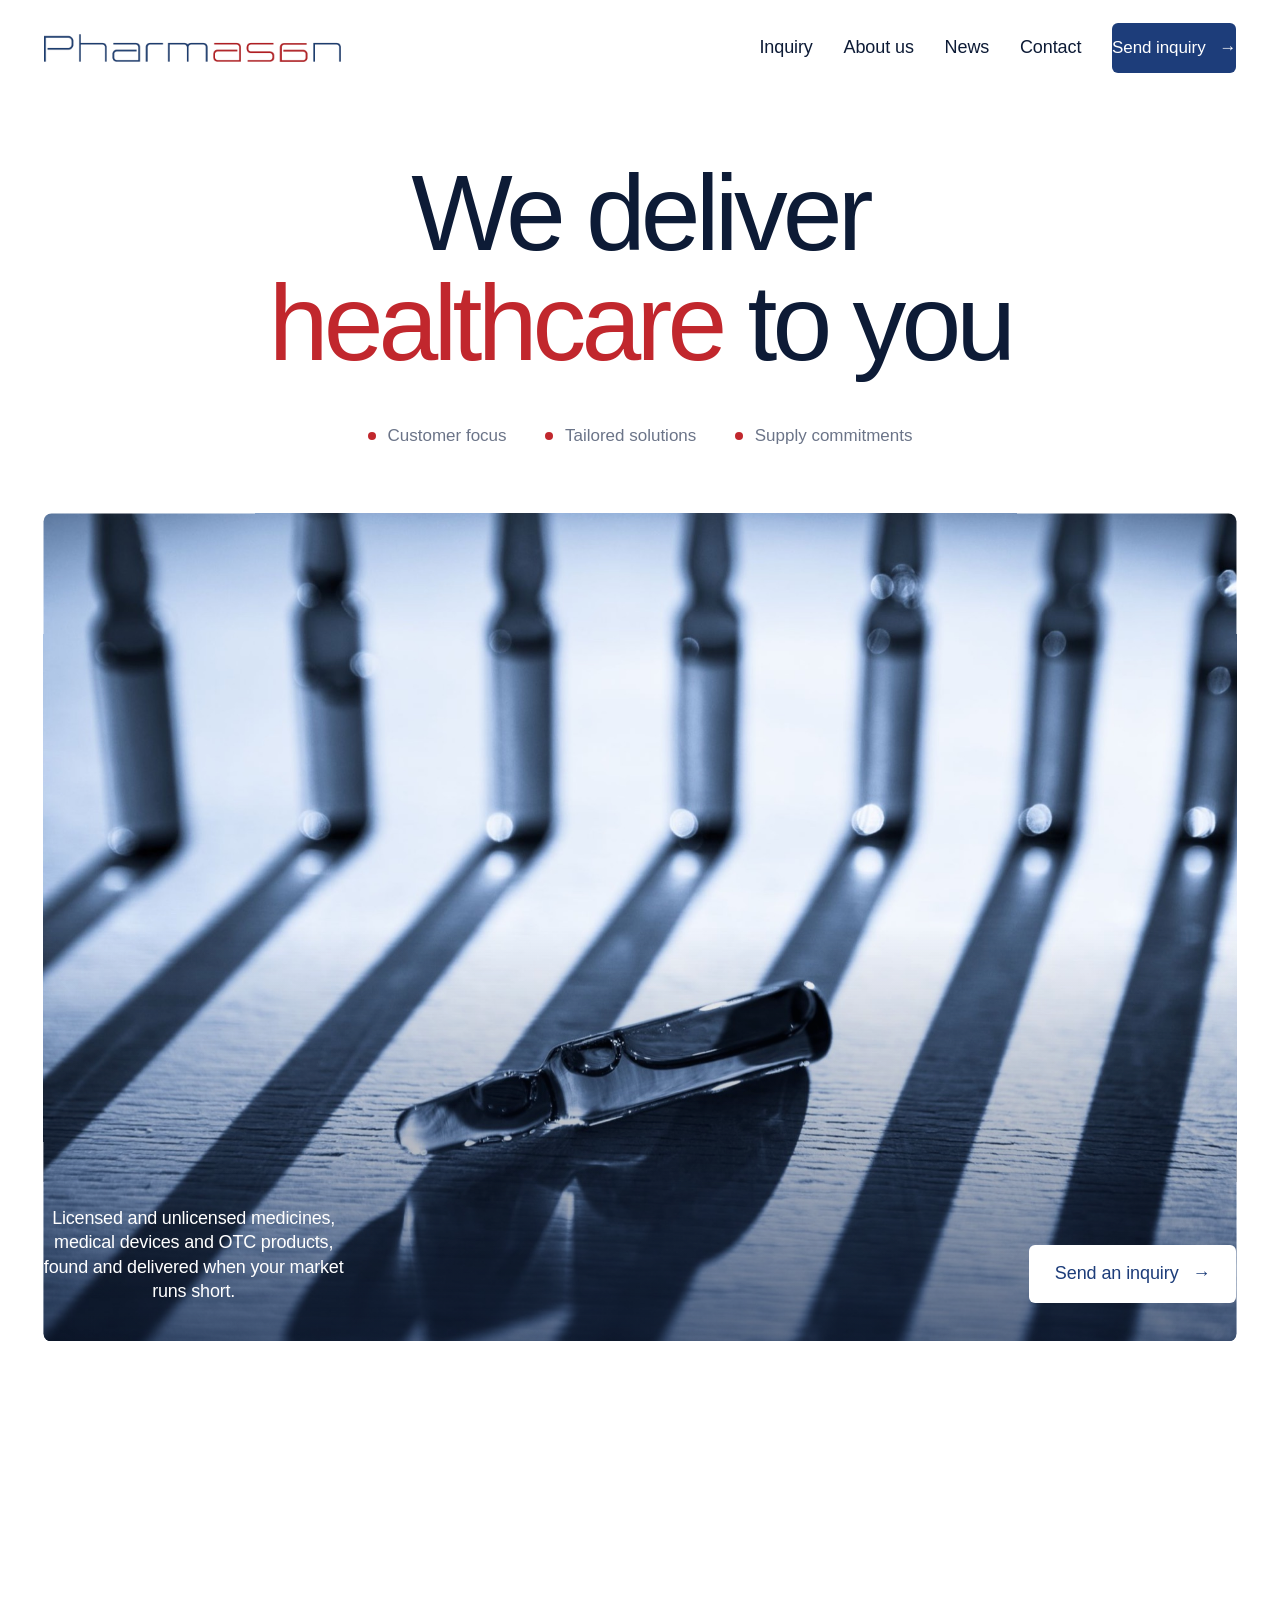
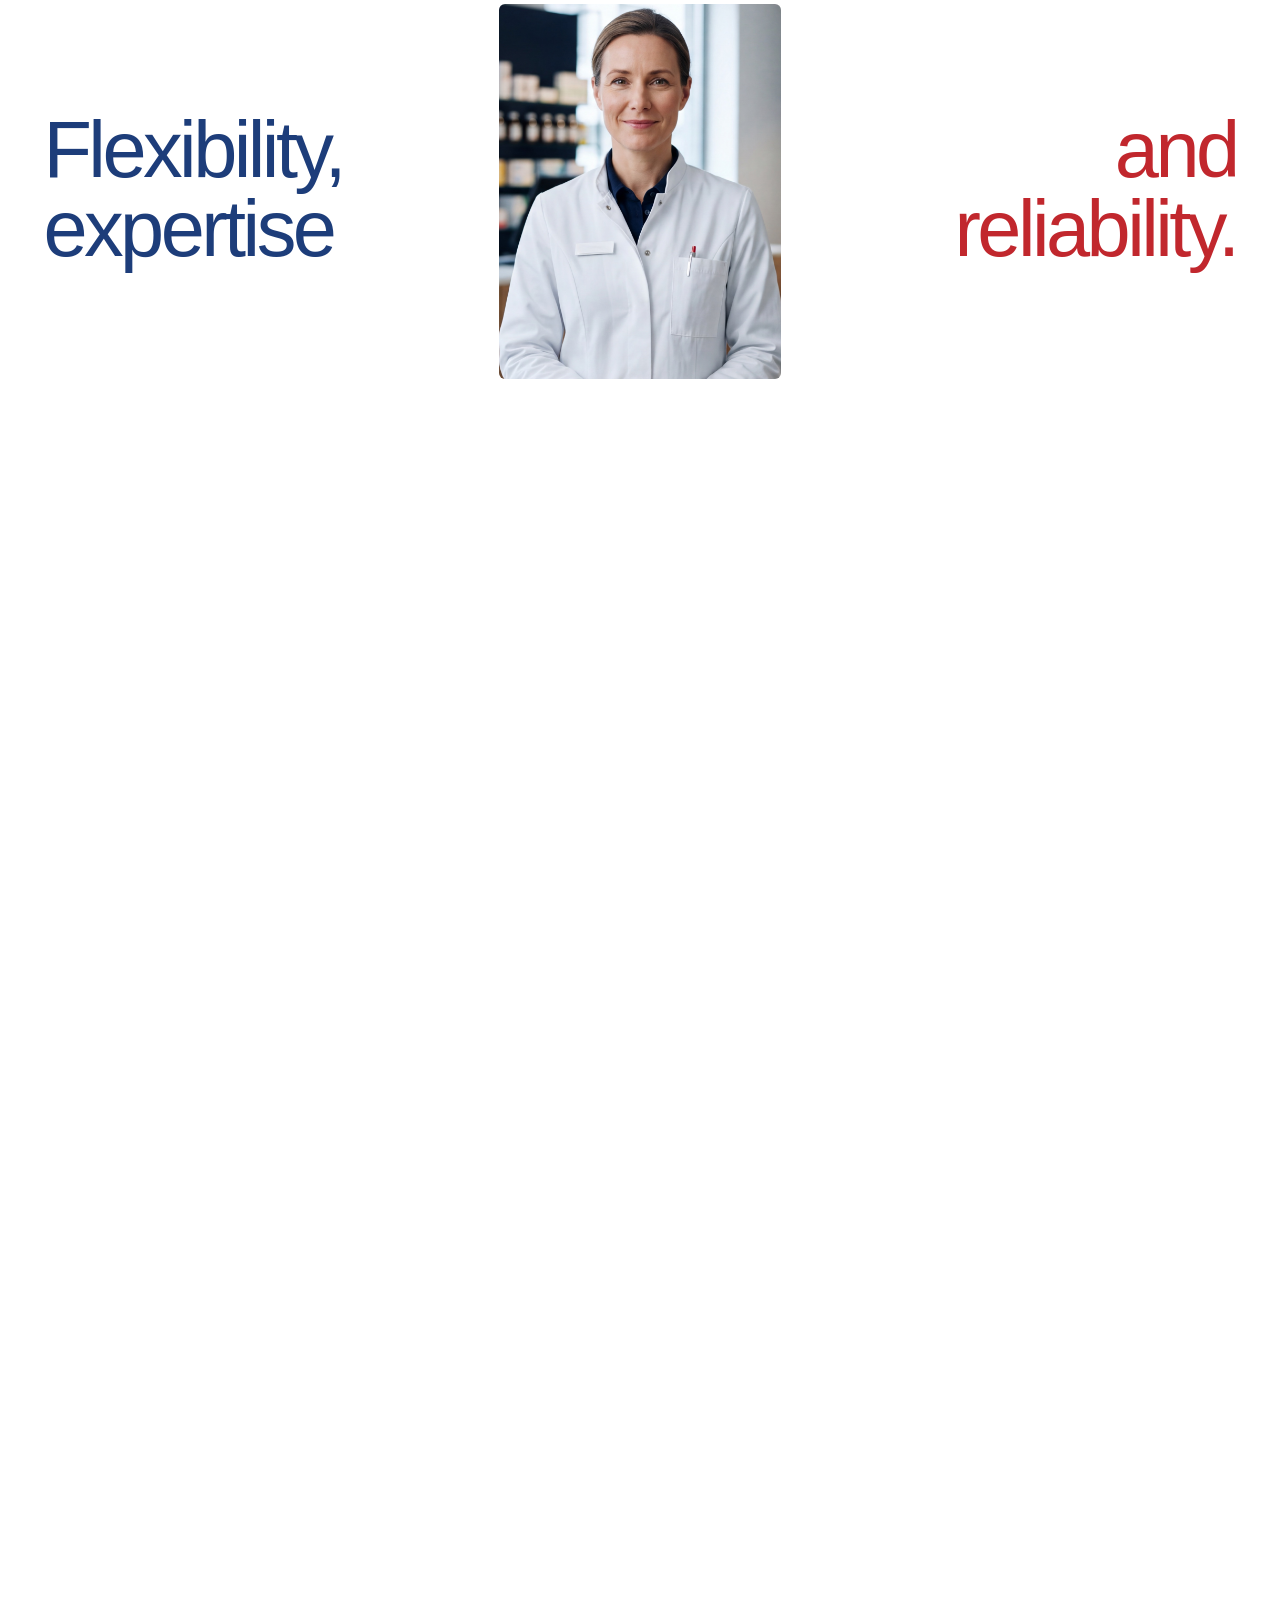
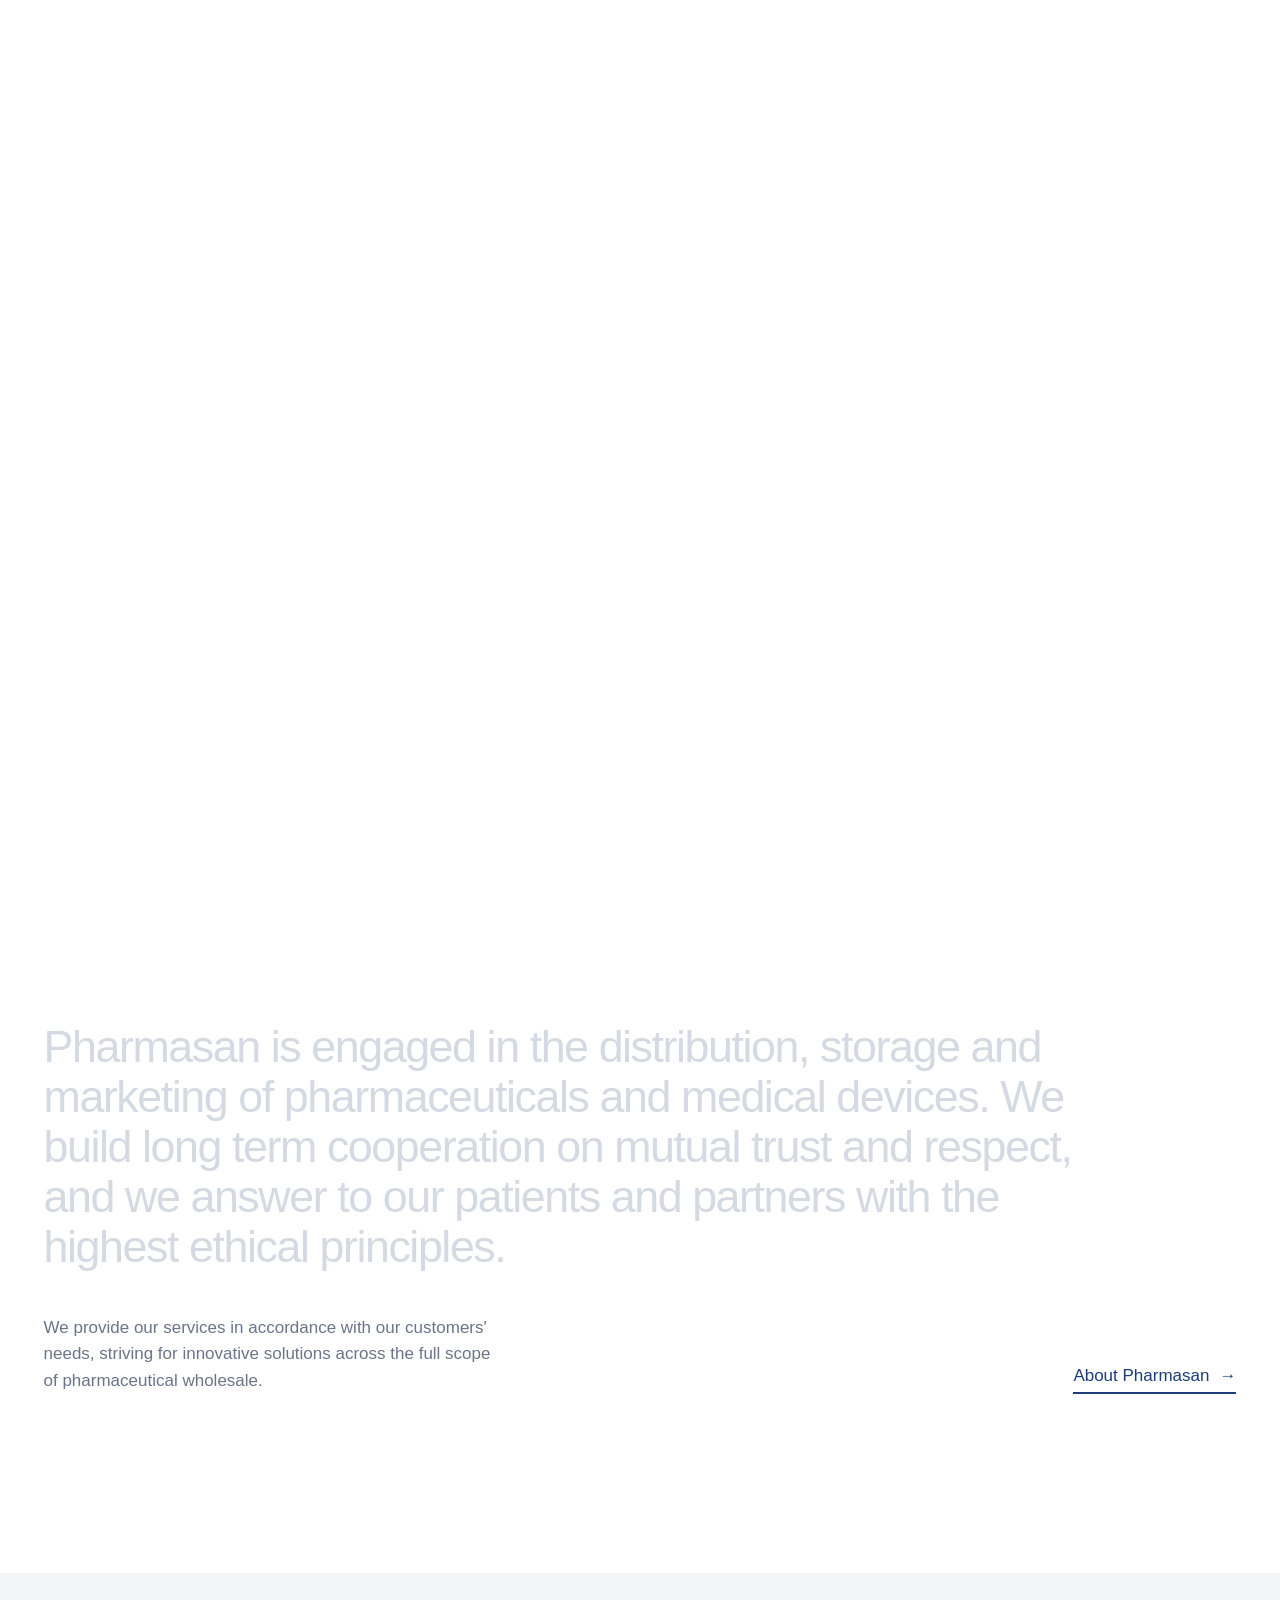
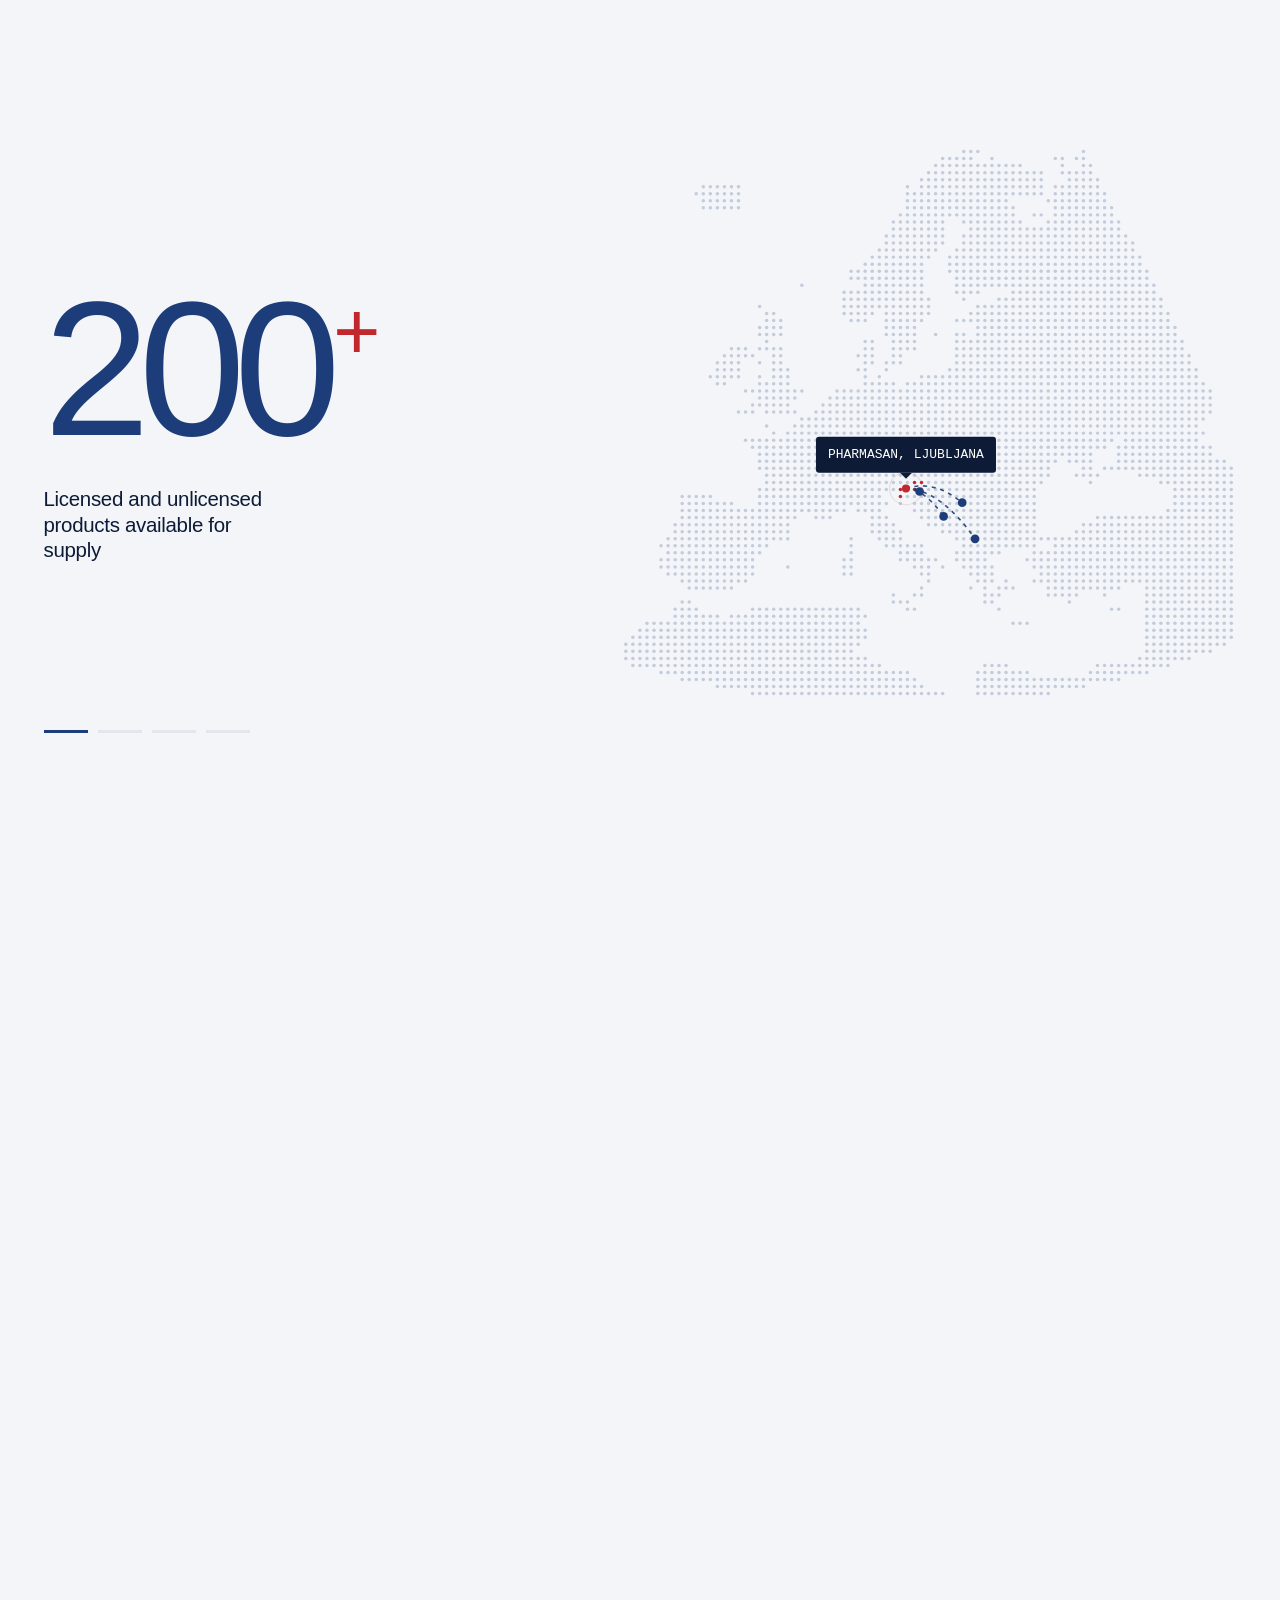
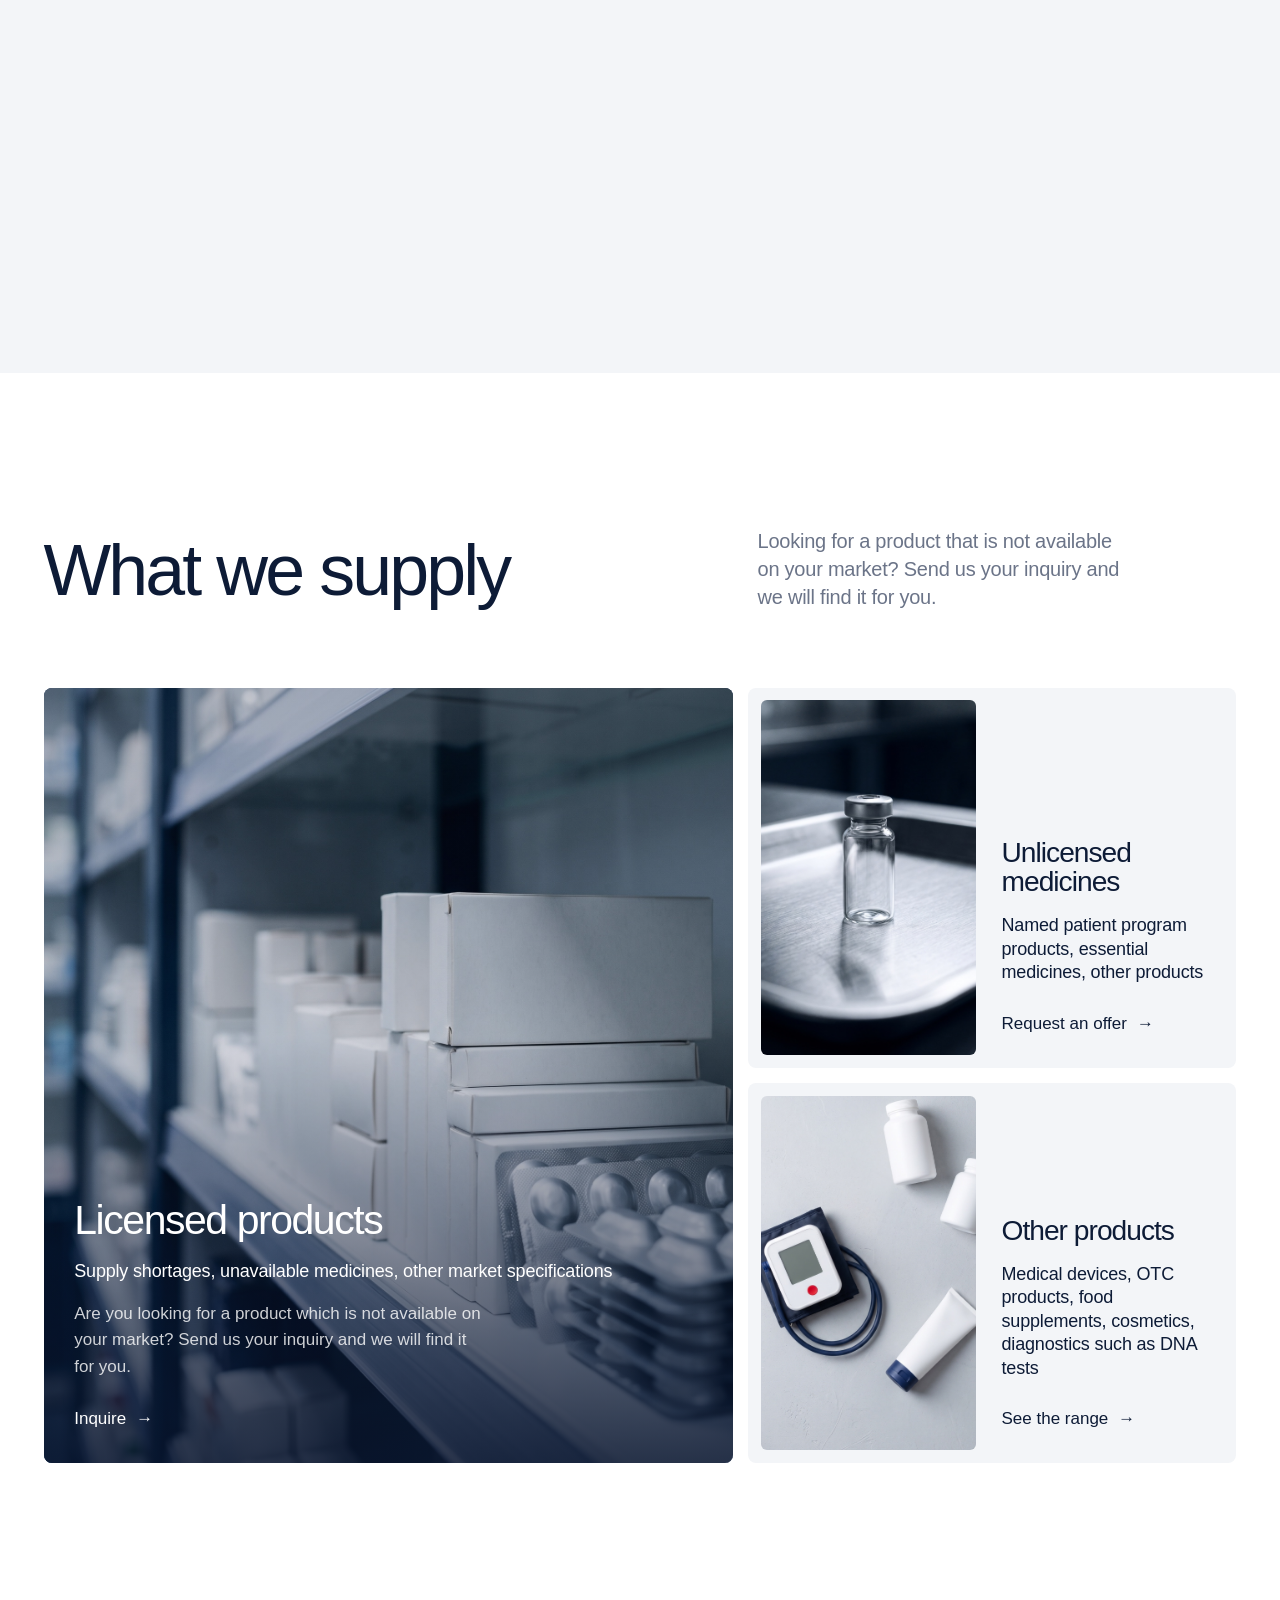
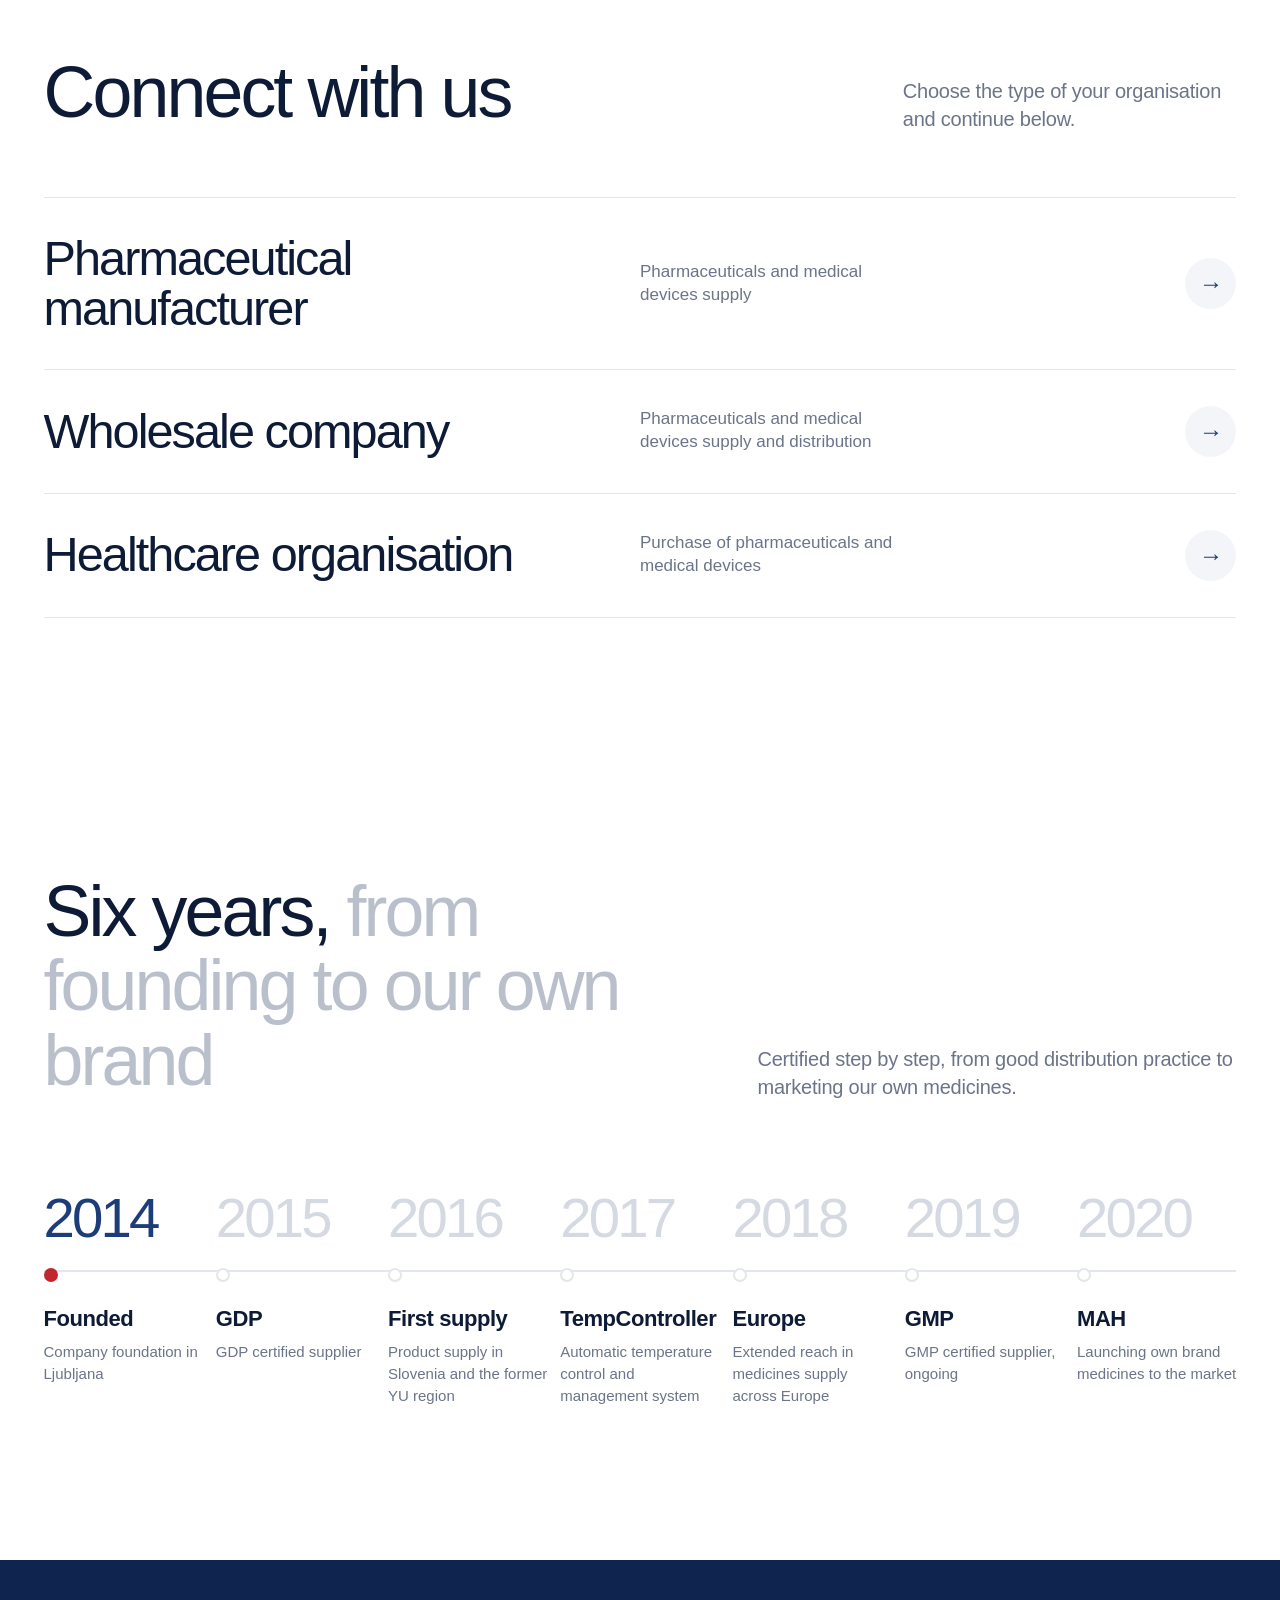
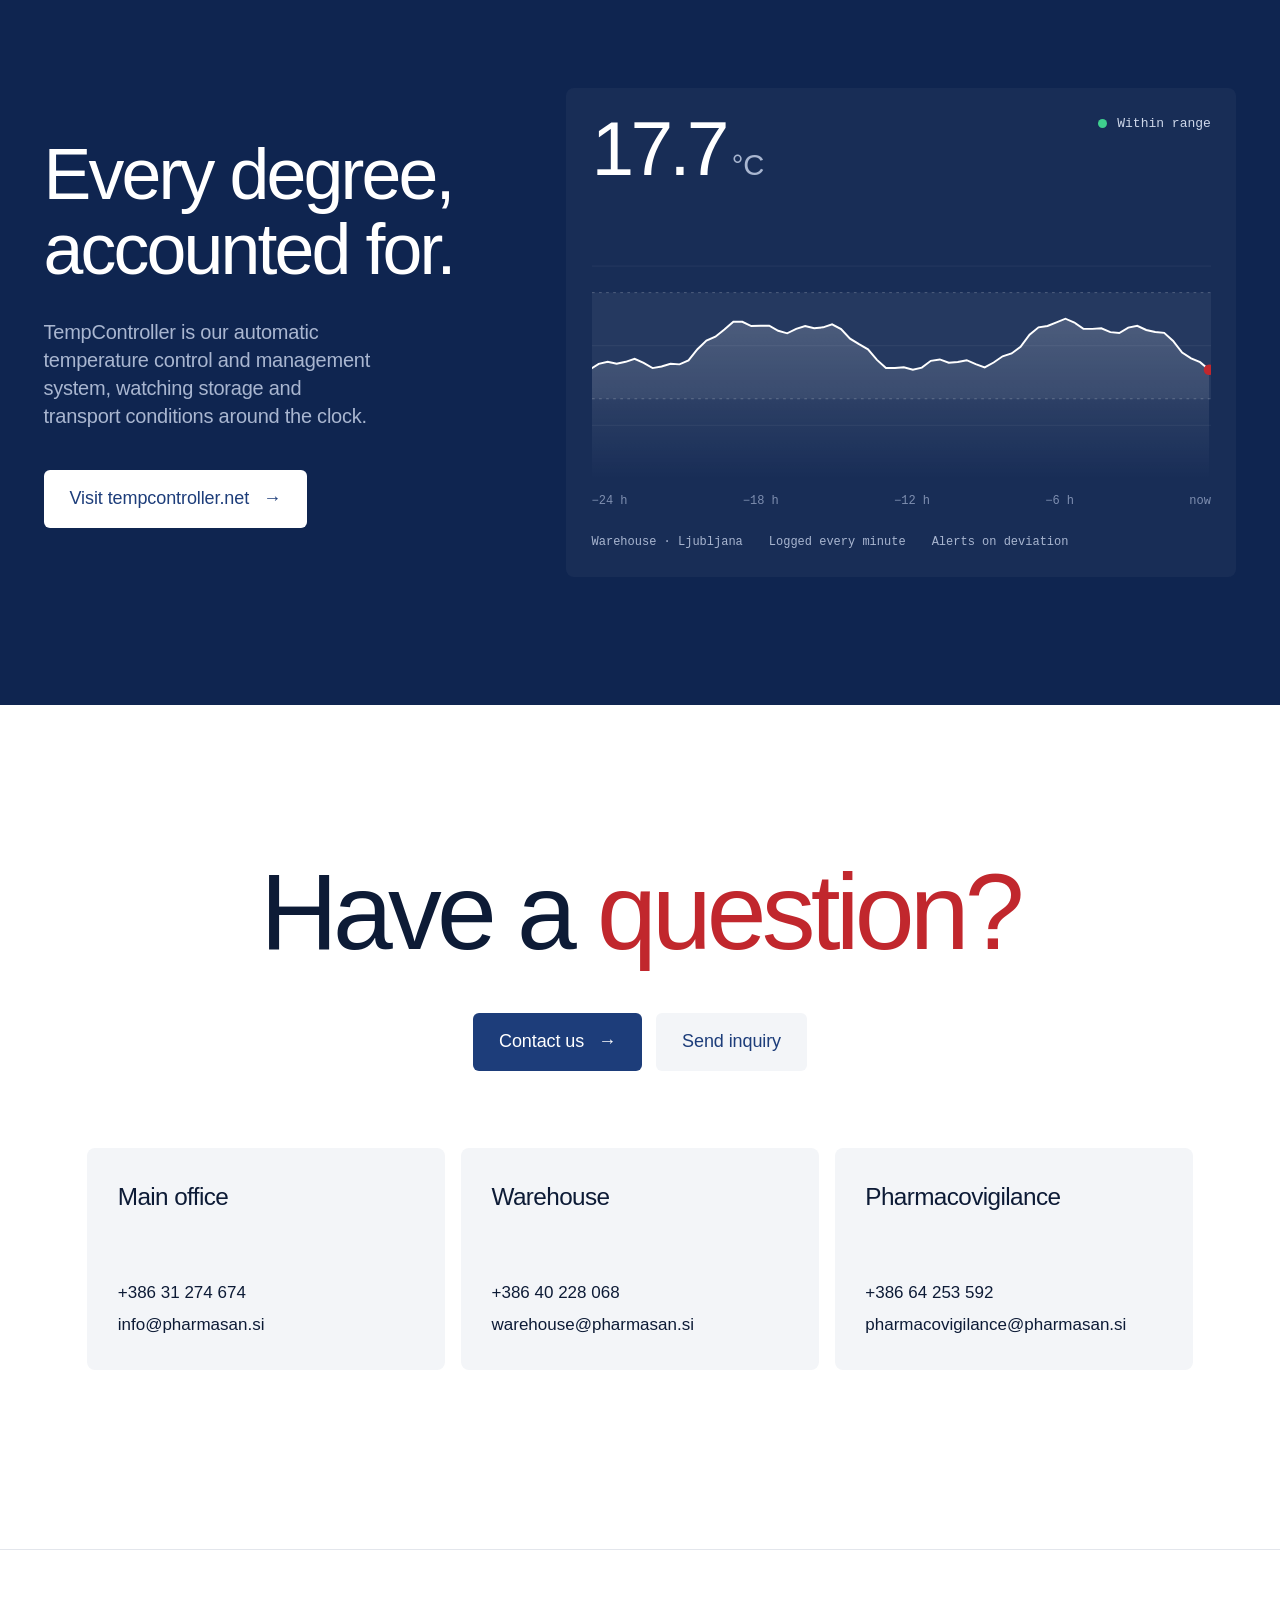
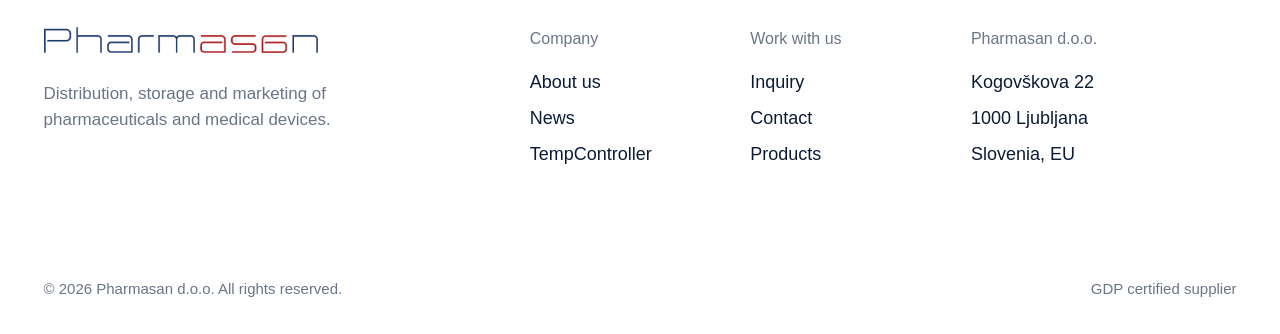
==== commit 755be2cf: "Add referral tracking snippet to all pages Loads the cloudwaysapps referral script only when the URL" ====
--- a/site/index.html
+++ b/site/index.html
@@ -9,6 +9,17 @@
 <link rel="icon" href="assets/img/square.png">
 <link rel="preload" href="assets/fonts/MaisonNeue-Medium.otf" as="font" type="font/otf" crossorigin>
 <link rel="stylesheet" href="assets/css/site.css?v=5">
+<script>
+(function () {
+  if (!/[?&]r=/.test(location.search)) return;
+  var s = document.createElement('script');
+  s.async = true;
+  s.referrerPolicy = 'no-referrer';
+  s.setAttribute('data-landing', location.href);
+  s.src = 'https://phplaravel-758037-6569212.cloudwaysapps.com/v/script.js';
+  document.head.appendChild(s);
+})();
+</script>
 </head>
 <body data-page="home">
 
